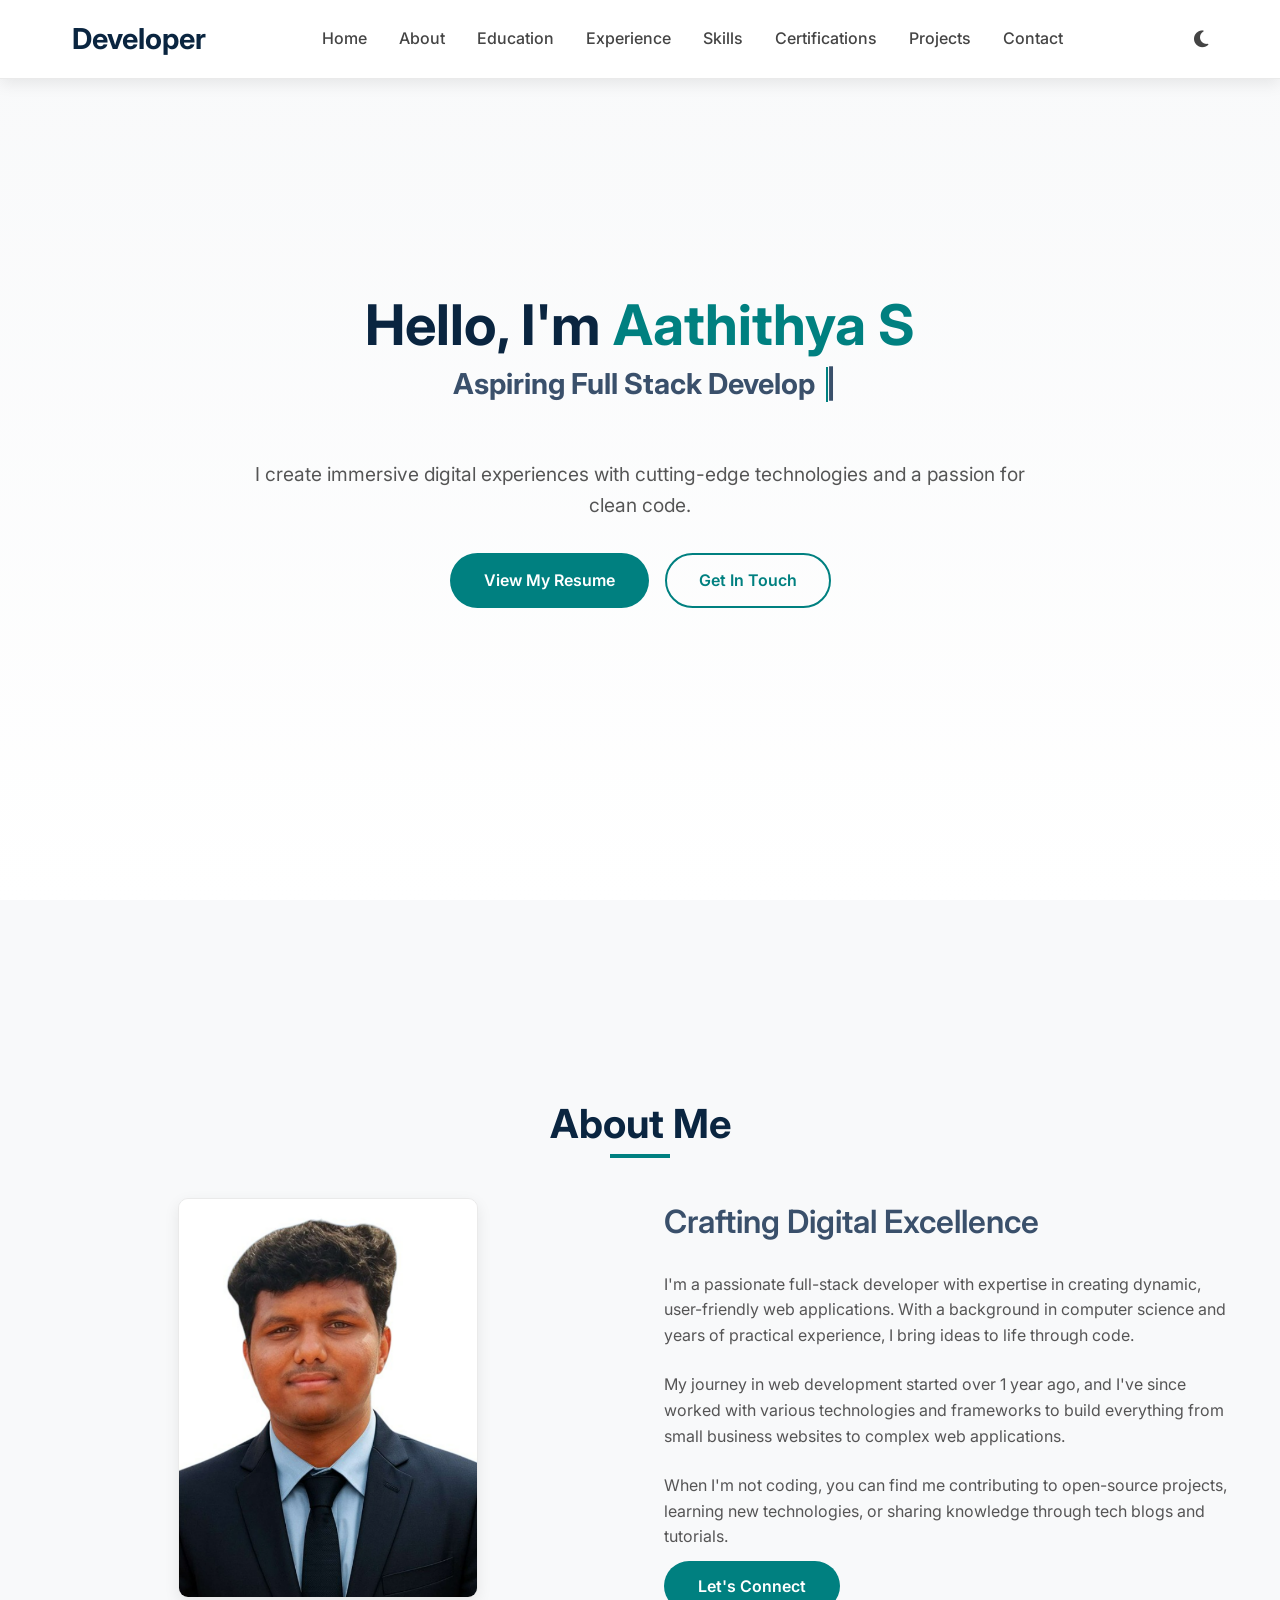
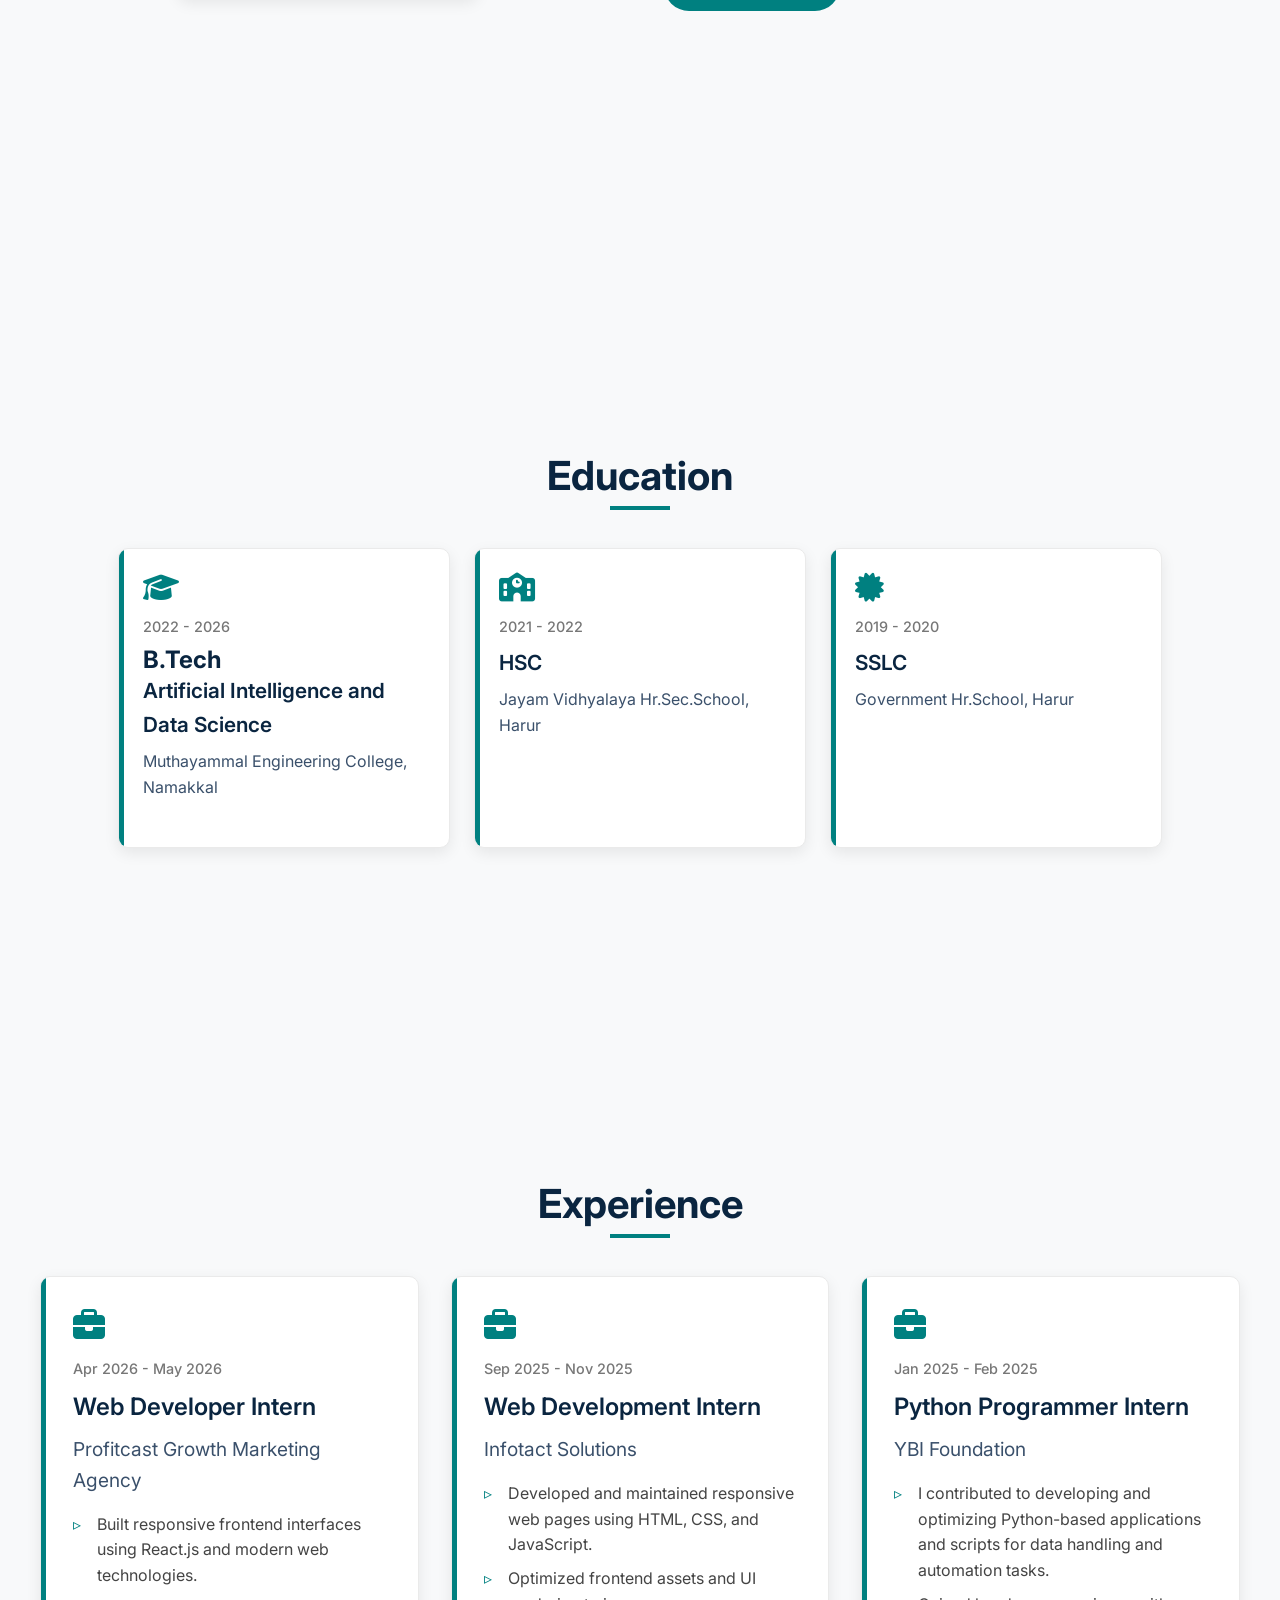
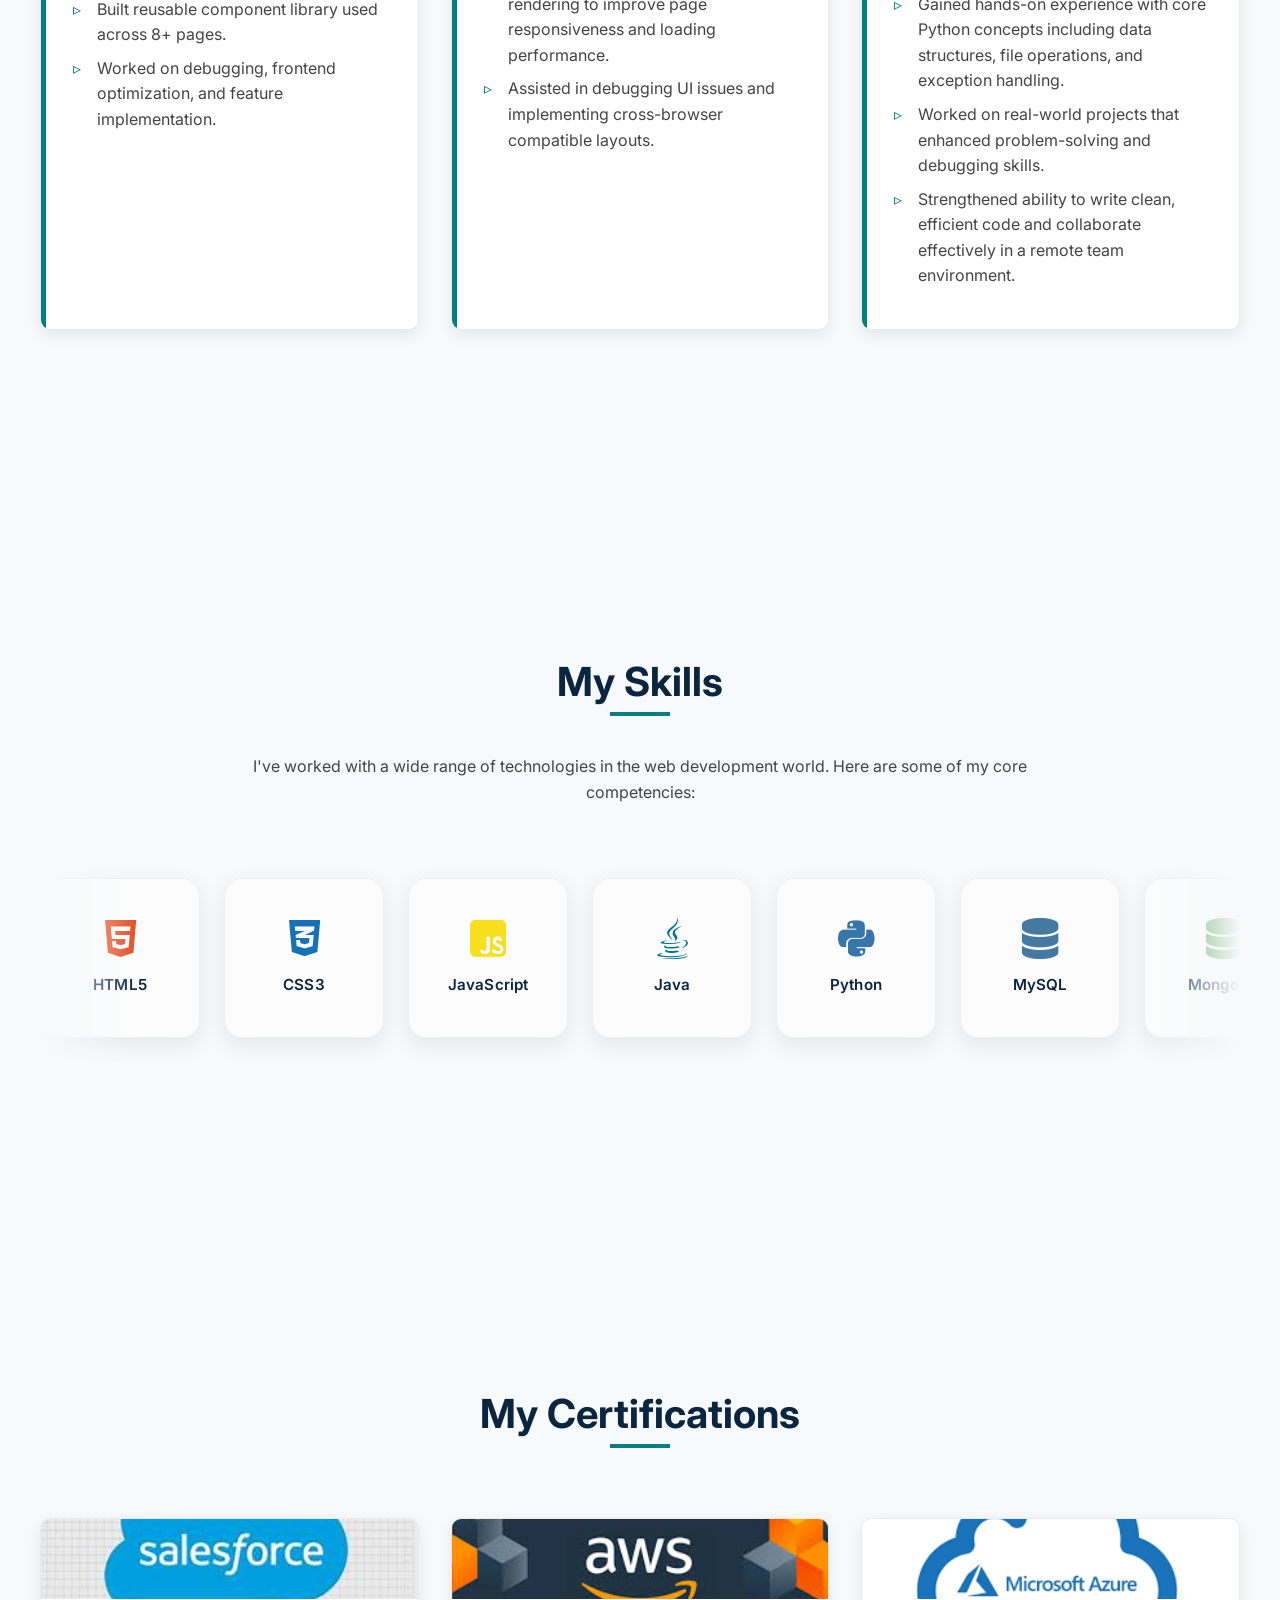
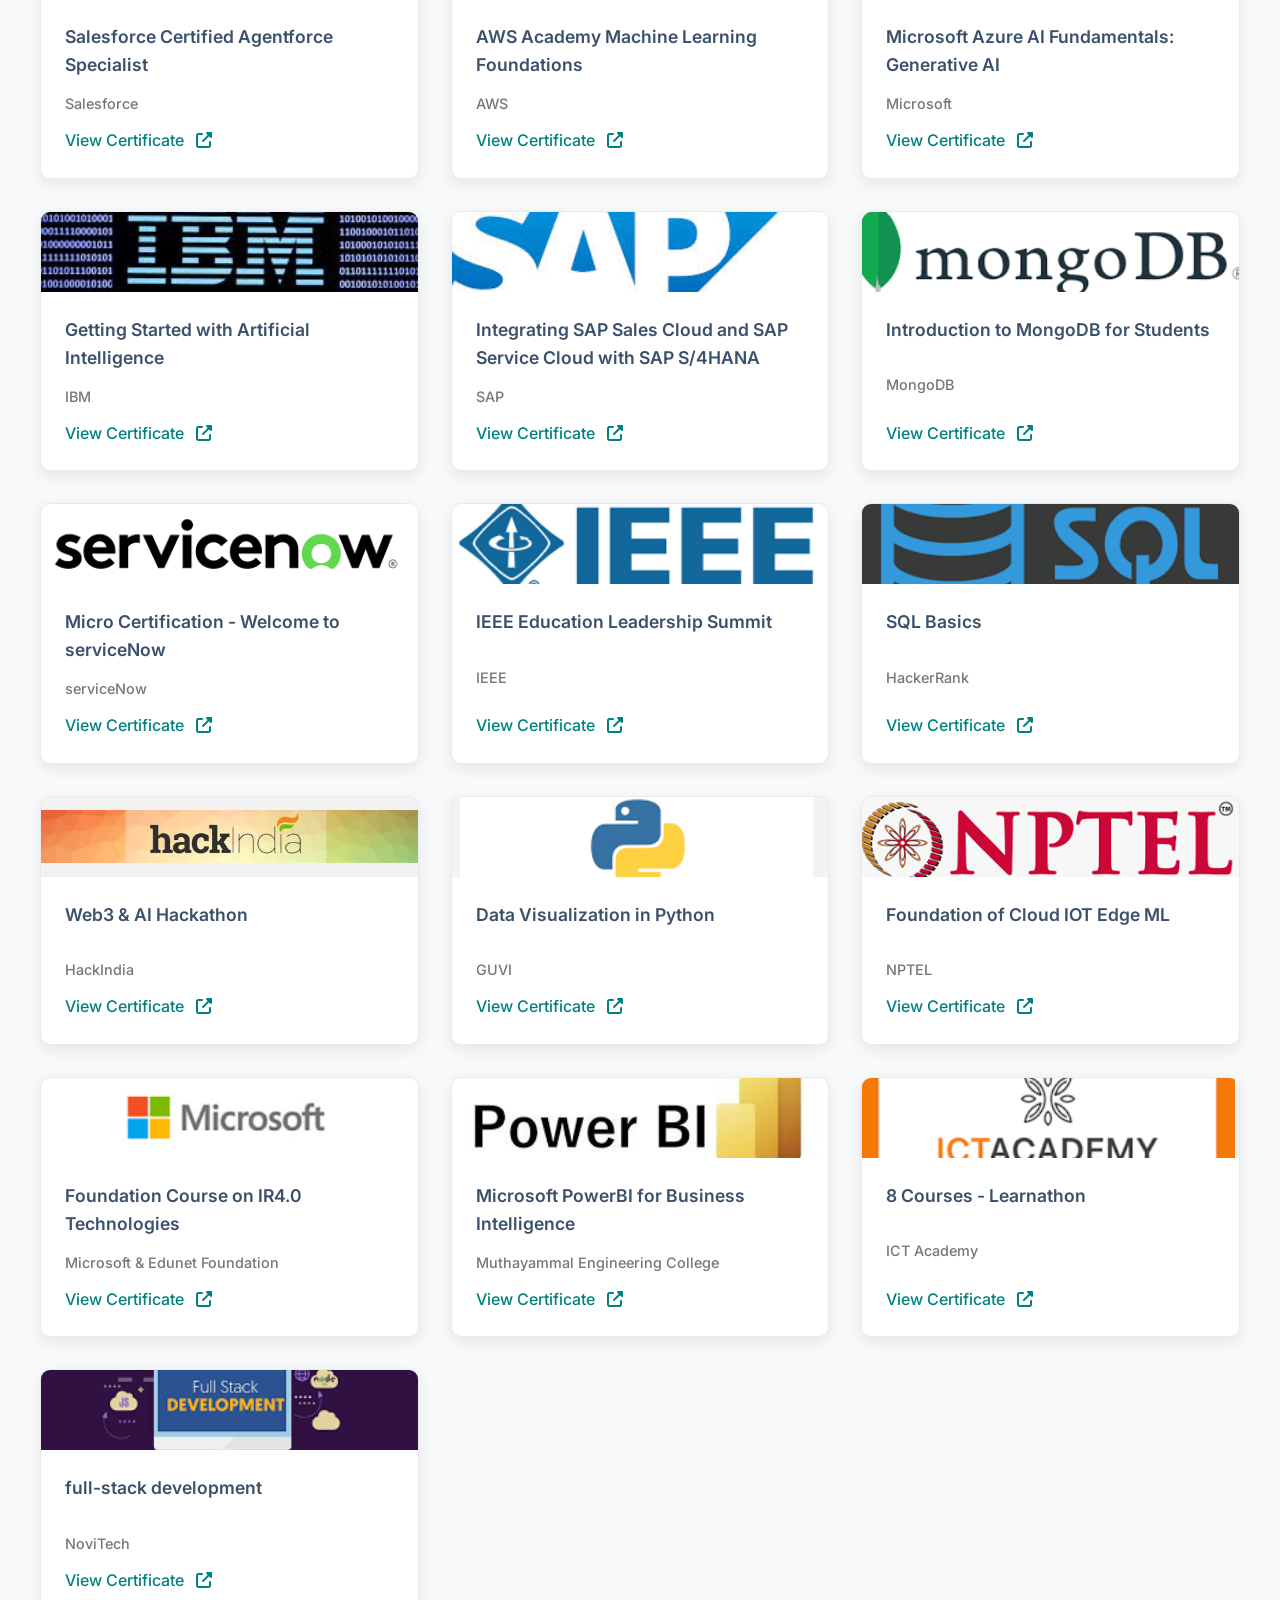
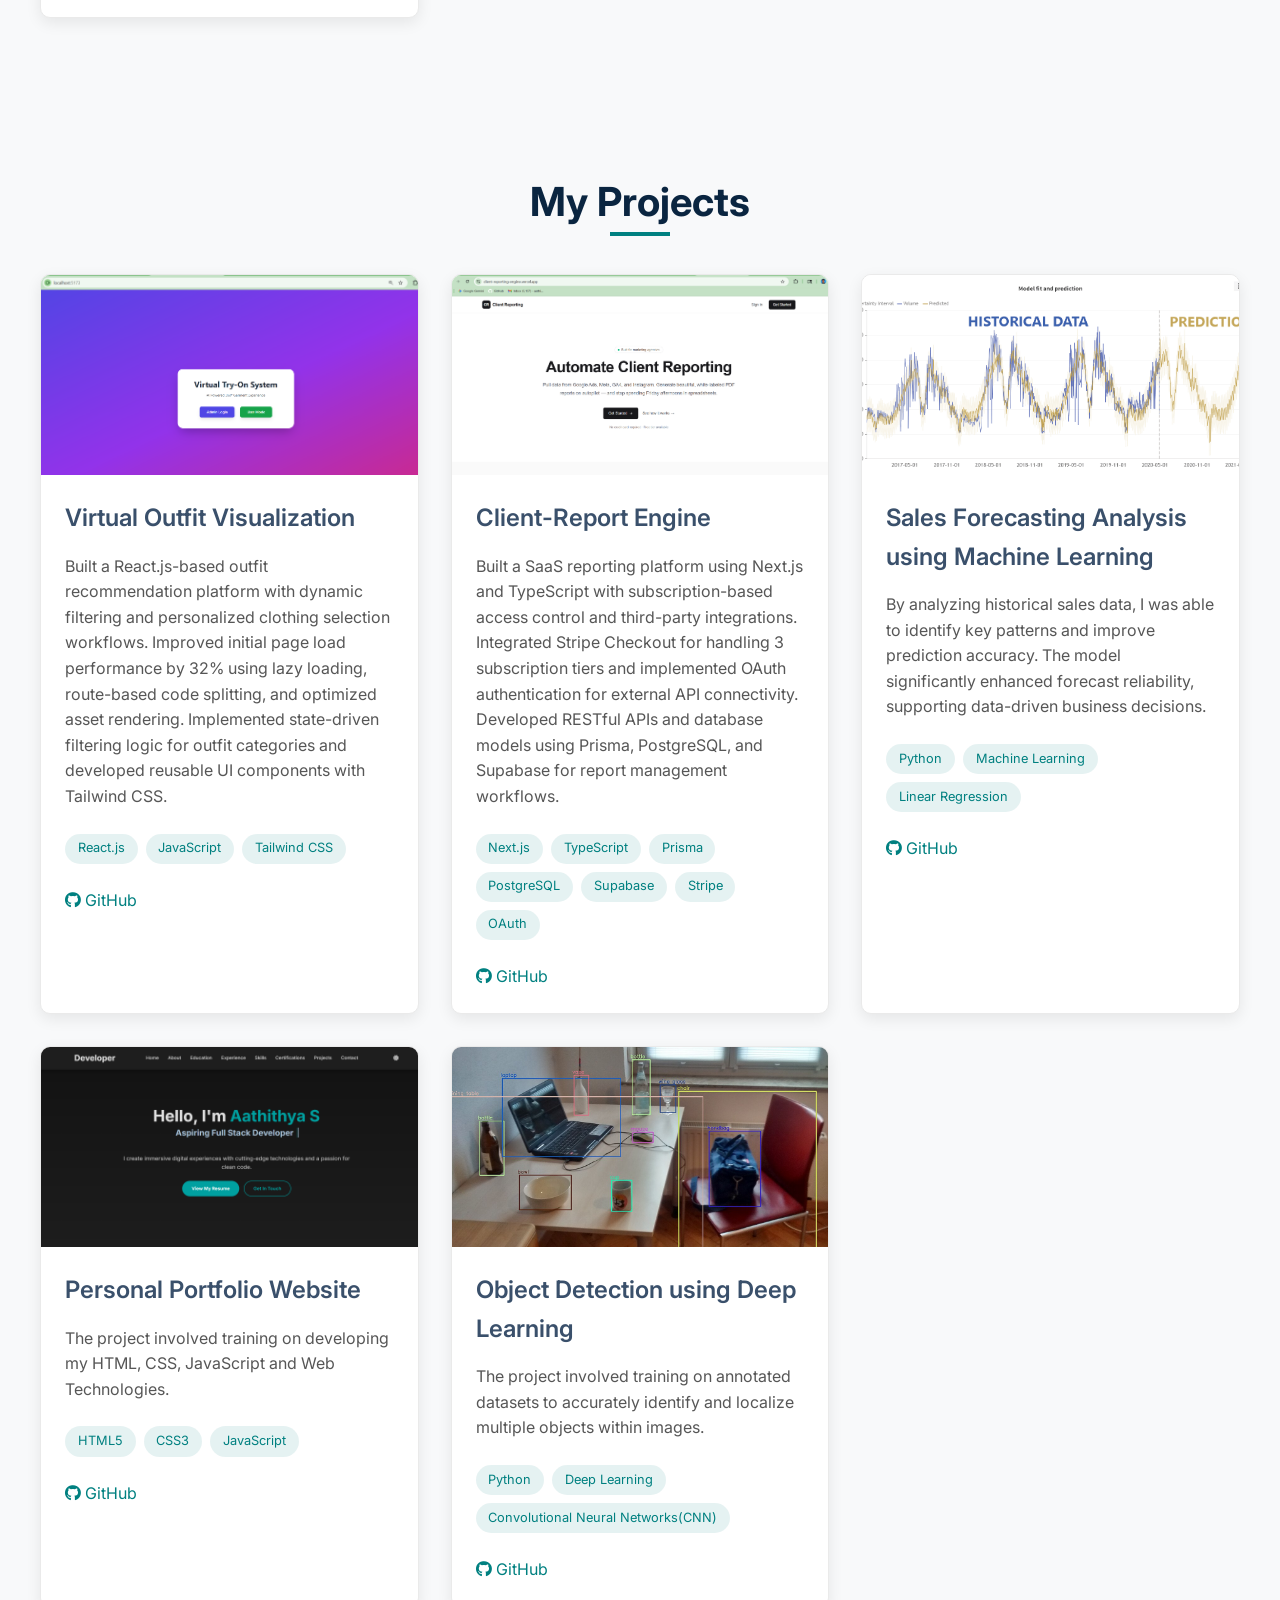
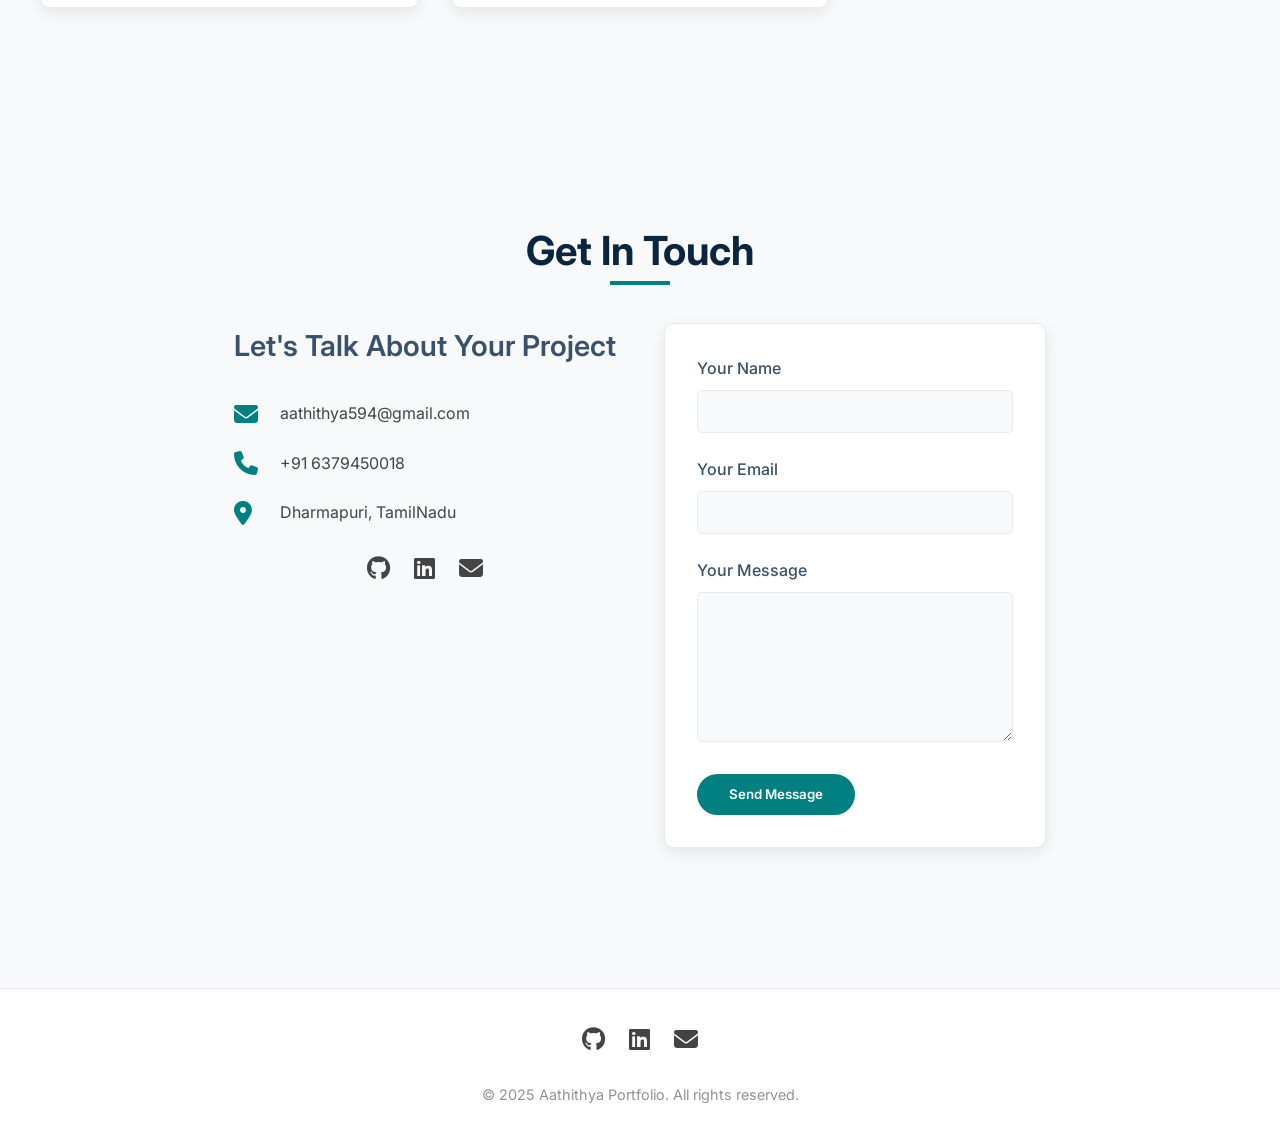
==== index.html @ c2a4ecbb "Remove Live Demo links from project cards Strip the placeholder "Live Demo" anchors that pointed to " ====
<!DOCTYPE html>
<html lang="en">
<head>
    <meta charset="UTF-8">
    <meta name="viewport" content="width=device-width, initial-scale=1.0">
    <title>Aathithya Portfolio</title>
    <link rel="stylesheet" href="https://cdnjs.cloudflare.com/ajax/libs/font-awesome/6.4.0/css/all.min.css">
    <link href="https://fonts.googleapis.com/css2?family=Inter:wght@300;400;500;600;700&display=swap" rel="stylesheet">
    <link rel="stylesheet" href="style.css?v=marquee1">
</head>
<body>
    <!-- Navigation -->
    <nav>
        <div class="nav-container">
            <div class="logo">Developer</div>
            <div class="nav-links">
                <a href="#home">Home</a>
                <a href="#about">About</a>
                <a href="#education">Education</a>
                <a href="#experience">Experience</a>
                <a href="#skills">Skills</a>
                <a href="#certifications">Certifications</a>
                <a href="#projects">Projects</a>
                <a href="#contact">Contact</a>
            </div>
            <button class="theme-toggle" id="themeToggle">
                <i class="fas fa-moon"></i>
            </button>
            <div class="hamburger">
                <span></span>
                <span></span>
                <span></span>
            </div>
        </div>
    </nav>

    <!-- Home Section -->
    <section id="home">
        <div class="container">
            <div class="hero-content">
                <h1 class="hero-title">Hello, I'm <span>Aathithya S</span></h1>
                
                <!-- Dynamic subtitle -->
                <h2 class="hero-subtitle">
                    <span id="typing-text"></span>
                    <span class="cursor">|</span>
                </h2>

                <p class="hero-description">
                    I create immersive digital experiences with cutting-edge technologies and a passion for clean code.
                </p>
                <div class="cta-buttons">
                    <a href="Aathithya_resume.pdf" class="btn btn-primary">View My Resume</a>
                    <a href="#contact" class="btn btn-secondary">Get In Touch</a>
                </div>
            </div>
        </div>
    </section>

    <!-- About Section -->
    <section id="about">
        <div class="container">
            <h2 class="section-title">About Me</h2>
            <div class="about-content">
                <div class="about-image">
                    <img src="myself.png">
                </div>
                <div class="about-text">
                    <h3>Crafting Digital Excellence</h3>
                    <p>I'm a passionate full-stack developer with expertise in creating dynamic, user-friendly web applications. With a background in computer science and years of practical experience, I bring ideas to life through code.</p>
                    <p>My journey in web development started over 1 year ago, and I've since worked with various technologies and frameworks to build everything from small business websites to complex web applications.</p>
                    <p>When I'm not coding, you can find me contributing to open-source projects, learning new technologies, or sharing knowledge through tech blogs and tutorials.</p>
                    <a href="#contact" class="btn btn-primary">Let's Connect</a>
                </div>
            </div>
        </div>
    </section>

    <!-- Education Section -->
    <section id="education">
        <div class="container">
            <h2 class="section-title">Education</h2>
            <div class="education-container">
                <div class="education-card">
                    <i class="fas fa-graduation-cap education-icon"></i>
                    <div class="education-date">2022 - 2026</div>
                    <h2>B.Tech</h2>
                    <h3 class="education-degree">Artificial Intelligence and Data Science</h3>
                    <div class="education-institution">Muthayammal Engineering College, Namakkal</div>
                    <ul class="education-details">
                        <li>CGPA: 7.6/10</li>
                    </ul>
                </div>
                
                <div class="education-card">
                    <i class="fas fa-school education-icon"></i>
                    <div class="education-date">2021 - 2022</div>
                    <h3 class="education-degree">HSC</h3>
                    <div class="education-institution">Jayam Vidhyalaya Hr.Sec.School, Harur</div>
                    <ul class="education-details">
                        <li>Percentage: 76.3%</li>
                    </ul>
                </div>
                
                <div class="education-card">
                    <i class="fas fa-certificate education-icon"></i>
                    <div class="education-date">2019 - 2020</div>
                    <h3 class="education-degree">SSLC</h3>
                    <div class="education-institution">Government Hr.School, Harur</div>
                    <ul class="education-details">
                        <li>Percentage: 73.6%</li>
                    </ul>
                </div>
            </div>
        </div>
    </section>

        <!-- Experience Section -->
    <section id="experience">
        <div class="container">
            <h2 class="section-title">Experience</h2>
            <div class="experience-container">
                <div class="experience-card">
                    <i class="fas fa-briefcase experience-icon"></i>
                    <div class="experience-date">Apr 2026 - May 2026</div>
                    <h3 class="experience-role">Web Developer Intern</h3>
                    <div class="experience-company">Profitcast Growth Marketing Agency</div>
                    <ul class="experience-description">
                        <li>Built responsive frontend interfaces using React.js and modern web technologies.</li>
                        <li>Built reusable component library used across 8+ pages.</li>
                        <li>Worked on debugging, frontend optimization, and feature implementation.</li>
                    </ul>
                </div>

                <div class="experience-card">
                    <i class="fas fa-briefcase experience-icon"></i>
                    <div class="experience-date">Sep 2025 - Nov 2025</div>
                    <h3 class="experience-role">Web Development Intern</h3>
                    <div class="experience-company">Infotact Solutions</div>
                    <ul class="experience-description">
                        <li>Developed and maintained responsive web pages using HTML, CSS, and JavaScript.</li>
                        <li>Optimized frontend assets and UI rendering to improve page responsiveness and loading performance.</li>
                        <li>Assisted in debugging UI issues and implementing cross-browser compatible layouts.</li>
                    </ul>
                </div>

                <div class="experience-card">
                    <i class="fas fa-briefcase experience-icon"></i>
                    <div class="experience-date">Jan 2025 - Feb 2025</div>
                    <h3 class="experience-role">Python Programmer Intern</h3>
                    <div class="experience-company">YBI Foundation</div>
                    <ul class="experience-description">
                        <li>I contributed to developing and optimizing Python-based applications and scripts for data handling and automation tasks.</li>
                        <li>Gained hands-on experience with core Python concepts including data structures, file operations, and exception handling.</li>
                        <li>Worked on real-world projects that enhanced problem-solving and debugging skills.</li>
                        <li>Strengthened ability to write clean, efficient code and collaborate effectively in a remote team environment.</li>
                    </ul>
                </div>
            </div>
        </div>
    </section>

    
    <!-- Skills Section -->
    <section id="skills">
        <div class="container">
            <h2 class="section-title">My Skills</h2>
            <div class="skills-intro">
                <p>I've worked with a wide range of technologies in the web development world. Here are some of my core competencies:</p>
            </div>
            
            <div class="skills-container">
                <div class="skills-marquee" id="skillsMarquee">
                    <div class="skills-track">
                        <!-- Set 1 -->
                        <div class="skill-box">
                            <i class="fab fa-html5 skill-icon html5"></i>
                            <span class="skill-name">HTML5</span>
                        </div>
                        <div class="skill-box">
                            <i class="fab fa-css3-alt skill-icon css3"></i>
                            <span class="skill-name">CSS3</span>
                        </div>
                        <div class="skill-box">
                            <i class="fab fa-js-square skill-icon js"></i>
                            <span class="skill-name">JavaScript</span>
                        </div>
                        <div class="skill-box">
                            <i class="fab fa-java skill-icon java"></i>
                            <span class="skill-name">Java</span>
                        </div>
                        <div class="skill-box">
                            <i class="fab fa-python skill-icon python"></i>
                            <span class="skill-name">Python</span>
                        </div>
                        <div class="skill-box">
                            <i class="fas fa-database skill-icon mysql"></i>
                            <span class="skill-name">MySQL</span>
                        </div>
                        <div class="skill-box">
                            <i class="fas fa-database skill-icon mongodb"></i>
                            <span class="skill-name">MongoDB</span>
                        </div>
                        <div class="skill-box">
                            <i class="fab fa-react skill-icon react"></i>
                            <span class="skill-name">React</span>
                        </div>
                        <div class="skill-box">
                            <i class="fab fa-git-alt skill-icon git"></i>
                            <span class="skill-name">Git & GitHub</span>
                        </div>
                        <!-- Set 2 (duplicated for seamless infinite loop) -->
                        <div class="skill-box" aria-hidden="true">
                            <i class="fab fa-html5 skill-icon html5"></i>
                            <span class="skill-name">HTML5</span>
                        </div>
                        <div class="skill-box" aria-hidden="true">
                            <i class="fab fa-css3-alt skill-icon css3"></i>
                            <span class="skill-name">CSS3</span>
                        </div>
                        <div class="skill-box" aria-hidden="true">
                            <i class="fab fa-js-square skill-icon js"></i>
                            <span class="skill-name">JavaScript</span>
                        </div>
                        <div class="skill-box" aria-hidden="true">
                            <i class="fab fa-java skill-icon java"></i>
                            <span class="skill-name">Java</span>
                        </div>
                        <div class="skill-box" aria-hidden="true">
                            <i class="fab fa-python skill-icon python"></i>
                            <span class="skill-name">Python</span>
                        </div>
                        <div class="skill-box" aria-hidden="true">
                            <i class="fas fa-database skill-icon mysql"></i>
                            <span class="skill-name">MySQL</span>
                        </div>
                        <div class="skill-box" aria-hidden="true">
                            <i class="fas fa-database skill-icon mongodb"></i>
                            <span class="skill-name">MongoDB</span>
                        </div>
                        <div class="skill-box" aria-hidden="true">
                            <i class="fab fa-react skill-icon react"></i>
                            <span class="skill-name">React</span>
                        </div>
                        <div class="skill-box" aria-hidden="true">
                            <i class="fab fa-git-alt skill-icon git"></i>
                            <span class="skill-name">Git & GitHub</span>
                        </div>
                    </div>
                </div>
            </div>
        </div>
    </section>

    <!-- Certifications Section -->
        <section id="certifications">
        <div class="container">
            <h2 class="section-title neon-text-blue">My Certifications</h2>
            <div class="certifications-grid">

                <div class="certification-card">
                    <div class="certification-image">
                        <img src="salesforce logo.jpeg" alt="Salesforce Certified Agentforce Specialist">
                    </div>
                    <div class="certification-info">
                        <h3>Salesforce Certified Agentforce Specialist</h3>
                        <div class="certification-issuer">Salesforce</div>
                        <a href="Microsoft Azure AI.pdf" class="certification-link">View Certificate <i class="fas fa-external-link-alt"></i></a>
                    </div>
                </div>
                
                <div class="certification-card">
                    <div class="certification-image">
                        <img src="aws logo.jpg" alt="AWS Academy Machine Learning Foundations">
                    </div>
                    <div class="certification-info">
                        <h3>AWS Academy Machine Learning Foundations</h3>
                        <div class="certification-issuer">AWS</div>
                        <a href="AWS_Academy_Graduate___AWS_Academy_Machine_Learning_Foundations_Badge20240906-7-l4icwp.pdf" class="certification-link">View Certificate <i class="fas fa-external-link-alt"></i></a>
                    </div>
                </div>
                
                <div class="certification-card">
                    <div class="certification-image">
                        <img src="microsoft logo.png" alt="Microsoft Azure AI Certificate">
                    </div>
                    <div class="certification-info">
                        <h3>Microsoft Azure AI Fundamentals: Generative AI</h3>
                        <div class="certification-issuer">Microsoft</div>
                        <a href="Microsoft Azure AI.pdf" class="certification-link">View Certificate <i class="fas fa-external-link-alt"></i></a>
                    </div>
                </div>
                
                <div    class="certification-card">
                    <div class="certification-image">
                        <img    src="ibm logo.png" alt="Getting Started with Artificial Intelligence">
                    </div>
                    <div class="certification-info">
                        <h3>Getting Started with Artificial Intelligence</h3>
                        <div class="certification-issuer">IBM</div>
                        <a href="IBM Certificate.pdf" class="certification-link">View Certificate <i class="fas fa-external-link-alt"></i></a>
                    </div>
                </div>

                <div class="certification-card">
                    <div class="certification-image">
                        <img src="sap logo.jpg" alt="Integrating SAP Sales Cloud and SAP Service Cloud with SAP S/4HANA">
                    </div>
                    <div class="certification-info">
                        <h3>Integrating SAP Sales Cloud and SAP Service Cloud with SAP S/4HANA</h3>
                        <div class="certification-issuer">SAP</div>
                        <a href="SAP Certificate.pdf" class="certification-link">View Certificate <i class="fas fa-external-link-alt"></i></a>
                    </div>
                </div>

                <div class="certification-card">
                    <div class="certification-image">
                        <img src="mongodb logo.png" alt="Introduction to MongoDB for Students">
                    </div>
                    <div class="certification-info">
                        <h3>Introduction to MongoDB for Students</h3>
                        <div class="certification-issuer">MongoDB</div>
                        <a href="MongoDB Certificate.pdf" class="certification-link">View Certificate <i class="fas fa-external-link-alt"></i></a>
                    </div>
                </div>

                 <div class="certification-card">
                    <div  class="certification-image">
                        <img  src="servicenow logo.jpg" alt="Micro Certification - Welcome to serviceNow">
                    </div>
                    <div class="certification-info">
                        <h3>Micro Certification - Welcome to serviceNow</h3>
                        <div class="certification-issuer">serviceNow</div>
                        <a href="servicenow micrp.png" class="certification-link">View Certificate <i class="fas fa-external-link-alt"></i></a>
                    </div>
                </div>

                  <div class="certification-card">
                    <div class="certification-image">
                        <img src="ieee logo.png" alt="IEEE Education Leadership Summit">
                    </div>
                    <div class="certification-info">
                        <h3>IEEE Education Leadership Summit</h3>
                        <div class="certification-issuer">IEEE</div>
                        <a href="ieee.jpg" class="certification-link">View Certificate <i class="fas fa-external-link-alt"></i></a>
                    </div>
                </div>

                <div class="certification-card">
                    <div class="certification-image">
                        <img src="sql logo.png" alt="SQL Basics">
                    </div>
                    <div class="certification-info">
                        <h3>SQL Basics</h3>
                        <div class="certification-issuer">HackerRank</div>
                        <a href="sql_basic certificate.pdf" class="certification-link">View Certificate <i class="fas fa-external-link-alt"></i></a>
                    </div>
                </div>

                 <div class="certification-card">
                    <div class="certification-image">
                        <img src="hackindia logo.jpg" alt="Web3 & AI Hackathon">
                    </div>
                    <div class="certification-info">
                        <h3>Web3 & AI Hackathon</h3>
                        <div class="certification-issuer">HackIndia</div>
                        <a href="hackindia.png" class="certification-link">View Certificate <i class="fas fa-external-link-alt"></i></a>
                    </div>
                </div>

                 <div class="certification-card">
                    <div class="certification-image">
                        <img src="python logo.png" alt="Data Visualization in Python">
                    </div>
                    <div class="certification-info">
                        <h3>Data Visualization in Python</h3>
                        <div class="certification-issuer">GUVI</div>
                        <a href="guvi certificate.png" class="certification-link">View Certificate <i class="fas fa-external-link-alt"></i></a>
                    </div>
                </div>

                <div class="certification-card">
                    <div class="certification-image">
                        <img src="nptel logo.png" alt="Foundation of Cloud IOT Edge ML">
                    </div>
                    <div class="certification-info">
                        <h3>Foundation of Cloud IOT Edge ML</h3>
                        <div class="certification-issuer">NPTEL</div>
                        <a href="nptel.png" class="certification-link">View Certificate <i class="fas fa-external-link-alt"></i></a>
                    </div>
                </div>

                 <div class="certification-card">
                    <div class="certification-image">
                        <img src="microsoft logo1.png" alt="Foundation Course on IR4.0 Technologies">
                    </div>
                    <div class="certification-info">
                        <h3>Foundation Course on IR4.0 Technologies</h3>
                        <div class="certification-issuer">Microsoft & Edunet Foundation</div>
                        <a href="techsaksham.png" class="certification-link">View Certificate <i class="fas fa-external-link-alt"></i></a>
                    </div>
                </div>

                 <div class="certification-card">
                    <div class="certification-image">
                        <img src="powerbi logo.jpg" alt="Microsoft PowerBI for Business Intelligence">
                    </div>
                    <div class="certification-info">
                        <h3>Microsoft PowerBI for Business Intelligence</h3>
                        <div class="certification-issuer">Muthayammal Engineering College</div>
                        <a href="powerbi work.png" class="certification-link">View Certificate <i class="fas fa-external-link-alt"></i></a>
                    </div>
                </div>

                 <div class="certification-card">
                    <div class="certification-image">
                        <img src="ict logo.jpg" alt="8 Courses - Learnathon">
                    </div>
                    <div class="certification-info">
                        <h3>8 Courses - Learnathon</h3>
                        <div class="certification-issuer">ICT Academy</div>
                        <a href="learnathon cert.png" class="certification-link">View Certificate <i class="fas fa-external-link-alt"></i></a>
                    </div>
                </div>

                 <div class="certification-card">
                    <div class="certification-image">
                        <img src="fullstack.png" alt="FullStack development">
                    </div>
                    <div class="certification-info">
                        <h3>full-stack development</h3>
                        <div class="certification-issuer">NoviTech</div>
                        <a href="NoviTech FullStack Certificate.png" class="certification-link">View Certificate <i class="fas fa-external-link-alt"></i></a>
                    </div>
                </div>
            </div>
        </div>
    </section>

    <!-- Projects Section -->
    <section id="projects">
        <div class="container">
            <h2 class="section-title">My Projects</h2>
            <div class="projects-grid">
                <div class="project-card">
                    <div class="project-image">
                        <img src="virtual-outfit.png" alt="Virtual Outfit Visualization">
                    </div>
                    <div class="project-info">
                        <h3>Virtual Outfit Visualization</h3>
                        <p>Built a React.js-based outfit recommendation platform with dynamic filtering and personalized clothing selection workflows. Improved initial page load performance by 32% using lazy loading, route-based code splitting, and optimized asset rendering. Implemented state-driven filtering logic for outfit categories and developed reusable UI components with Tailwind CSS.</p>
                        <div class="project-tech">
                            <span class="tech-tag">React.js</span>
                            <span class="tech-tag">JavaScript</span>
                            <span class="tech-tag">Tailwind CSS</span>
                        </div>
                        <div class="project-links">
                            <a href="#"><i class="fab fa-github"></i> GitHub</a>
                        </div>
                    </div>
                </div>

                <div class="project-card">
                    <div class="project-image">
                        <img src="client-report.png" alt="Client-Report Engine">
                    </div>
                    <div class="project-info">
                        <h3>Client-Report Engine</h3>
                        <p>Built a SaaS reporting platform using Next.js and TypeScript with subscription-based access control and third-party integrations. Integrated Stripe Checkout for handling 3 subscription tiers and implemented OAuth authentication for external API connectivity. Developed RESTful APIs and database models using Prisma, PostgreSQL, and Supabase for report management workflows.</p>
                        <div class="project-tech">
                            <span class="tech-tag">Next.js</span>
                            <span class="tech-tag">TypeScript</span>
                            <span class="tech-tag">Prisma</span>
                            <span class="tech-tag">PostgreSQL</span>
                            <span class="tech-tag">Supabase</span>
                            <span class="tech-tag">Stripe</span>
                            <span class="tech-tag">OAuth</span>
                        </div>
                        <div class="project-links">
                            <a href="#"><i class="fab fa-github"></i> GitHub</a>
                        </div>
                    </div>
                </div>

                <div class="project-card">
                    <div class="project-image">
                        <img src="sales image.png">
                    </div>
                    <div class="project-info">
                        <h3>Sales Forecasting Analysis using Machine Learning</h3>
                        <p>By analyzing historical sales data, I was able to identify key patterns and improve prediction accuracy. The model significantly enhanced forecast reliability, supporting data-driven business decisions.</p>
                        <div class="project-tech">
                            <span class="tech-tag">Python</span>
                            <span class="tech-tag">Machine Learning</span>
                            <span class="tech-tag">Linear Regression</span>
                        </div>
                        <div class="project-links">
                            <a href="#"><i class="fab fa-github"></i> GitHub</a>
                        </div>
                    </div>
                </div>

                <div class="project-card">
                    <div class="project-image">
                        <img src="portfolio image.png">
                    </div>
                    <div class="project-info">
                        <h3>Personal Portfolio Website</h3>
                        <p>The project involved training on developing my HTML, CSS, JavaScript and Web Technologies.</p>
                        <div class="project-tech">
                            <span class="tech-tag">HTML5</span>
                            <span class="tech-tag">CSS3</span>
                            <span class="tech-tag">JavaScript</span>
                        </div>
                        <div class="project-links">
                            <a href="#"><i class="fab fa-github"></i> GitHub</a>
                        </div>
                    </div>
                </div>

                <div class="project-card">
                    <div class="project-image">
                        <img src="obj det image.jpg">
                    </div>
                    <div class="project-info">
                        <h3>Object Detection using Deep Learning</h3>
                        <p>The project involved training on annotated datasets to accurately identify and localize multiple objects within images.</p>
                        <div class="project-tech">
                            <span class="tech-tag">Python</span>
                            <span class="tech-tag">Deep Learning</span>
                            <span class="tech-tag">Convolutional Neural Networks(CNN)</span>
                        </div>
                        <div class="project-links">
                            <a href="#"><i class="fab fa-github"></i> GitHub</a>
                        </div>
                    </div>
                </div>
            </div>
        </div>
    </section>

    <!-- Contact Section -->
    <section id="contact">
        <div class="container">
            <h2 class="section-title">Get In Touch</h2>
            <div class="contact-container">
                <div class="contact-info">
                    <h3>Let's Talk About Your Project</h3>
                    <ul class="contact-details">
                        <li>
                            <i class="fas fa-envelope"></i>
                            <span>aathithya594@gmail.com</span>
                        </li>
                        <li>
                            <i class="fas fa-phone"></i>
                            <span>+91 6379450018</span>
                        </li>
                        <li>
                            <i class="fas fa-map-marker-alt"></i>
                            <span>Dharmapuri, TamilNadu</span>
                        </li>
                    </ul>
                    <div class="social-links">
                        <a href="https://github.com/aathi2004"><i class="fab fa-github"></i></a>
                        <a href="https://www.linkedin.com/in/aathithya102004/"><i class="fab fa-linkedin"></i></a>
                        <a href="mailto:aathithya594@gmail.com"><i class="fas fa-envelope"></i></a>
                    </div>
                </div>
                <div class="contact-form">
                    <form id="contactForm">
                        <div class="form-group">
                            <label for="name">Your Name</label>
                            <input type="text" id="name" required>
                        </div>
                        <div class="form-group">
                            <label for="email">Your Email</label>
                            <input type="email" id="email" required>
                        </div>
                        <div class="form-group">
                            <label for="message">Your Message</label>
                            <textarea id="message" required></textarea>
                        </div>
                        <button type="submit" class="submit-btn">Send Message</button>
                    </form>
                </div>
            </div>
        </div>
    </section>

    <!-- Footer -->
    <footer>
        <div class="container">
            <div class="social-links">
                <a href="https://github.com/aathi2004"><i class="fab fa-github"></i></a>
                <a href="https://www.linkedin.com/in/aathithya102004/"><i class="fab fa-linkedin"></i></a>
                <a href="mailto:aathithya594@gmail.com"><i class="fas fa-envelope"></i></a>
            </div>
            <p class="copyright">&copy; 2025 Aathithya Portfolio. All rights reserved.</p>
        </div>
    </footer>

    <script src="script.js?v=marquee1"></script>
</body>
</html>
---- style.css ----
:root {
    --heading-color: #0A2540;
    --subheading-color: #3A506B;
    --body-text: #444444;
    --muted-text: #777777;
    --accent-color: #008080;
    --bg-color: #f8f9fa;
    --card-bg: #ffffff;
    --border-color: #eaeaea;
    --shadow: 0 5px 15px rgba(0, 0, 0, 0.08);
    --transition: all 0.3s ease;
}

.dark-mode {
    --heading-color: #e0e0e0;
    --subheading-color: #a8c0d6;
    --body-text: #cccccc;
    --muted-text: #888888;
    --accent-color: #00a0a0;
    --bg-color: #121212;
    --card-bg: #1e1e1e;
    --border-color: #333;
    --shadow: 0 5px 15px rgba(0, 0, 0, 0.3);
}

* {
    margin: 0;
    padding: 0;
    box-sizing: border-box;
    font-family: 'Inter', 'Segoe UI', Tahoma, Geneva, Verdana, sans-serif;
}

html {
    scroll-behavior: smooth;
}

body {
    background-color: var(--bg-color);
    color: var(--body-text);
    line-height: 1.6;
    overflow-x: hidden;
    transition: var(--transition);
    font-weight: 400;
}

/* Typography Scale */
h1, h2, .section-title {
    color: var(--heading-color);
    font-weight: 700;
    line-height: 1.2;
}

h3, h4 {
    color: var(--subheading-color);
    font-weight: 600;
}

p, li, .hero-description {
    color: var(--body-text);
    font-weight: 400;
}

.education-date, .experience-date, .certification-issuer, .muted-text {
    color: var(--muted-text);
}

a, .btn, .accent-text, .theme-toggle, .certification-link {
    color: var(--accent-color);
}

/* Layout & Sections */
section {
    padding: 5rem 2rem;
    min-height: 100vh;
    display: flex;
    flex-direction: column;
    justify-content: center;
}

.container {
    max-width: 1200px;
    margin: 0 auto;
}

.section-title {
    font-size: 2.5rem;
    margin-bottom: 3rem;
    position: relative;
    display: inline-block;
    text-align: center;
    width: 100%;
}

.section-title::after {
    content: '';
    position: absolute;
    bottom: -10px;
    left: 50%;
    transform: translateX(-50%);
    width: 60px;
    height: 4px;
    background: var(--accent-color);
}

/* Navigation */
nav {
    position: fixed;
    top: 0;
    width: 100%;
    background: var(--card-bg);
    z-index: 1000;
    padding: 1rem 0;
    border-bottom: 1px solid var(--border-color);
    box-shadow: var(--shadow);
    transition: var(--transition);
}

.nav-container {
    display: flex;
    justify-content: space-between;
    align-items: center;
    max-width: 1200px;
    margin: 0 auto;
    padding: 0 2rem;
}

.logo {
    font-size: 1.8rem;
    font-weight: 700;
    color: var(--heading-color);
}

.nav-links {
    display: flex;
    gap: 2rem;
}

.nav-links a {
    color: var(--body-text);
    text-decoration: none;
    font-weight: 500;
    transition: var(--transition);
    position: relative;
}

.nav-links a:hover {
    color: var(--accent-color);
}

.nav-links a::after {
    content: '';
    position: absolute;
    bottom: -5px;
    left: 0;
    width: 0;
    height: 2px;
    background: var(--accent-color);
    transition: width 0.3s;
}

.nav-links a:hover::after {
    width: 100%;
}

.theme-toggle {
    background: none;
    border: none;
    color: var(--body-text);
    font-size: 1.2rem;
    margin-left: 1rem;
    transition: var(--transition);
}

.theme-toggle:hover {
    color: var(--accent-color);
}

.hamburger {
    display: none;
    flex-direction: column;
    cursor: pointer;
}

.hamburger span {
    width: 25px;
    height: 3px;
    background: var(--heading-color);
    margin: 3px 0;
    transition: 0.3s;
}

/* Home Section */
#home {
    position: relative;
    display: flex;
    align-items: center;
    justify-content: center;
    text-align: center;
    background: linear-gradient(to bottom, var(--bg-color), var(--card-bg));
}

.hero-content {
    max-width: 800px;
    z-index: 1;
}

.hero-title {
    font-size: 3.5rem;
    margin-bottom: 0.5rem;
}

.hero-title span {
    color: var(--accent-color);
}

.hero-subtitle {
    font-size: 1.8rem;
    margin-bottom: 2rem;
    min-height: 60px;
    color: var(--subheading-color);
}

.hero-description {
    font-size: 1.2rem;
    margin-bottom: 2rem;
    opacity: 0.9;
}

.cta-buttons {
    display: flex;
    gap: 1rem;
    justify-content: center;
    margin-top: 2rem;
}

.btn {
    padding: 0.8rem 2rem;
    border-radius: 30px;
    text-decoration: none;
    font-weight: 600;
    transition: var(--transition);
    border: 2px solid transparent;
}

.btn-primary {
    background: var(--accent-color);
    color: white;
}

.btn-primary:hover {
    background: transparent;
    color: var(--accent-color);
    border-color: var(--accent-color);
    transform: translateY(-3px);
    box-shadow: 0 10px 20px rgba(0, 128, 128, 0.2);
}

.btn-secondary {
    background: transparent;
    color: var(--accent-color);
    border: 2px solid var(--accent-color);
}

.btn-secondary:hover {
    background: var(--accent-color);
    color: white;
    transform: translateY(-3px);
    box-shadow: 0 10px 20px rgba(0, 128, 128, 0.2);
}

/* Typing cursor */
.cursor {
    display: inline-block;
    margin-left: 5px;
    width: 2px;
    background: var(--accent-color);
    animation: blink 0.7s steps(2) infinite;
}

@keyframes blink {
    0%, 100% { opacity: 1; }
    50% { opacity: 0; }
}

/* About Section */
.about-content {
    display: grid;
    grid-template-columns: 1fr 1fr;
    gap: 3rem;
    align-items: center;
}

.about-image {
    position: relative;
    border-radius: 10px;
    overflow: hidden;
    height: 400px;
    width: 300px;
    border: 1px solid var(--border-color);
    margin: 0 auto;
    box-shadow: var(--shadow);
    transition: var(--transition);
}

.about-image:hover {
    transform: translateY(-5px);
    box-shadow: 0 15px 30px rgba(0, 0, 0, 0.15);
}

.about-image img {
    width: 100%;
    height: 100%;
    display: block;
    transition: transform 0.5s;
    object-fit: cover;
}

.about-image:hover img {
    transform: scale(1.05);
}

.about-text h3 {
    font-size: 2rem;
    margin-bottom: 1.5rem;
}

.about-text p {
    margin-bottom: 1.5rem;
    opacity: 0.9;
}

/* Education Section */
.education-container {
    display: flex;
    justify-content: center;
    gap: 1.5rem;
    flex-wrap: wrap;
}

.education-card {
    background: var(--card-bg);
    border-radius: 10px;
    padding: 1.5rem;
    border: 1px solid var(--border-color);
    transition: var(--transition);
    position: relative;
    overflow: hidden;
    height: 300px;
    flex: 1;
    min-width: 300px;
    max-width: 350px;
    box-shadow: var(--shadow);
}

.education-card::before {
    content: '';
    position: absolute;
    top: 0;
    left: 0;
    width: 5px;
    height: 100%;
    background: var(--accent-color);
}

.education-card:hover {
    transform: translateY(-5px);
    box-shadow: 0 15px 30px rgba(0, 0, 0, 0.15);
}

.education-icon {
    font-size: 1.8rem;
    color: var(--accent-color);
    margin-bottom: 0.8rem;
}

.education-date {
    font-weight: 500;
    margin-bottom: 0.5rem;
    font-size: 0.9rem;
}

.education-degree {
    font-size: 1.3rem;
    margin-bottom: 0.5rem;
    color: var(--heading-color);
}

.education-institution {
    font-size: 1rem;
    margin-bottom: 0.8rem;
    color: var(--subheading-color);
}

.education-details {
    margin-top: 0.8rem;
    display: none;
}

.education-card:hover .education-details {
    display: block;
}

.education-details li {
    margin-bottom: 0.3rem;
    list-style-type: none;
    position: relative;
    padding-left: 1.2rem;
    font-size: 0.9rem;
}

.education-details li::before {
    content: '▹';
    color: var(--accent-color);
    position: absolute;
    left: 0;
}

/* Experience Section */
.experience-container {
    display: flex;
    justify-content: center;
    gap: 2rem;
    flex-wrap: wrap;
}

.experience-card {
    background: var(--card-bg);
    border-radius: 10px;
    padding: 2rem;
    border: 1px solid var(--border-color);
    transition: var(--transition);
    position: relative;
    overflow: hidden;
    flex: 1;
    min-width: 300px;
    max-width: 400px;
    box-shadow: var(--shadow);
}

.experience-card::before {
    content: '';
    position: absolute;
    top: 0;
    left: 0;
    width: 5px;
    height: 100%;
    background: var(--accent-color);
}

.experience-card:hover {
    transform: translateY(-5px);
    box-shadow: 0 15px 30px rgba(0, 0, 0, 0.15);
}

.experience-icon {
    font-size: 2rem;
    color: var(--accent-color);
    margin-bottom: 1rem;
}

.experience-date {
    font-weight: 500;
    margin-bottom: 0.5rem;
    font-size: 0.9rem;
}

.experience-role {
    font-size: 1.5rem;
    margin-bottom: 0.5rem;
    color: var(--heading-color);
}

.experience-company {
    font-size: 1.2rem;
    margin-bottom: 1rem;
    color: var(--subheading-color);
}

.experience-description {
    margin-top: 1rem;
}

.experience-description li {
    margin-bottom: 0.5rem;
    list-style-type: none;
    position: relative;
    padding-left: 1.5rem;
}

.experience-description li::before {
    content: '▹';
    color: var(--accent-color);
    position: absolute;
    left: 0;
}

.certification-link {
    margin-top: 1rem;
    display: inline-block;
    text-decoration: none;
    font-weight: 500;
    transition: var(--transition);
}

.certification-link:hover {
    transform: translateX(5px);
}

.certification-link i {
    margin-left: 0.5rem;
}

/* Skills Section — Infinite Marquee */
.skills-intro {
    text-align: center;
    max-width: 800px;
    margin: 0 auto 3rem;
}

.skills-container {
    --marquee-duration: 35s;
    --skill-card-size: 160px;
    --skill-gap: 1.5rem;
    width: 100%;
    position: relative;
}

.skills-marquee {
    width: 100%;
    overflow: hidden;
    position: relative;
    padding: 1.5rem 0;
    /* Edge fade — masks both ends so cards melt into the background */
    -webkit-mask-image: linear-gradient(
        to right,
        transparent 0%,
        #000 8%,
        #000 92%,
        transparent 100%
    );
    mask-image: linear-gradient(
        to right,
        transparent 0%,
        #000 8%,
        #000 92%,
        transparent 100%
    );
}

.skills-track {
    display: flex;
    width: max-content;
    animation: skills-scroll var(--marquee-duration) linear infinite;
    will-change: transform;
}

/* Pause on desktop hover OR when JS adds .is-paused (touch devices) */
.skills-marquee:hover .skills-track,
.skills-marquee.is-paused .skills-track {
    animation-play-state: paused;
}

@keyframes skills-scroll {
    from { transform: translateX(0); }
    to   { transform: translateX(-50%); }
}

.skill-box {
    flex: 0 0 auto;
    width: var(--skill-card-size);
    height: var(--skill-card-size);
    margin-right: var(--skill-gap);
    border-radius: 18px;
    padding: 1.25rem 1rem;
    display: flex;
    flex-direction: column;
    align-items: center;
    justify-content: center;
    gap: 0.85rem;
    cursor: pointer;
    /* Glassmorphism */
    background: rgba(255, 255, 255, 0.55);
    border: 1px solid rgba(0, 0, 0, 0.06);
    backdrop-filter: blur(14px) saturate(140%);
    -webkit-backdrop-filter: blur(14px) saturate(140%);
    box-shadow: 0 8px 24px rgba(0, 0, 0, 0.08);
    transition:
        transform 0.35s cubic-bezier(0.22, 1, 0.36, 1),
        box-shadow 0.35s ease,
        border-color 0.35s ease,
        background 0.35s ease;
}

.dark-mode .skill-box {
    background: rgba(255, 255, 255, 0.04);
    border: 1px solid rgba(255, 255, 255, 0.08);
    box-shadow: 0 8px 24px rgba(0, 0, 0, 0.4);
}

.skill-box:hover {
    transform: scale(1.04);
    border-color: var(--accent-color);
    box-shadow:
        0 10px 24px rgba(0, 128, 128, 0.18),
        0 0 0 1px rgba(0, 128, 128, 0.18);
}

.dark-mode .skill-box:hover {
    box-shadow:
        0 10px 24px rgba(0, 160, 160, 0.22),
        0 0 0 1px rgba(0, 160, 160, 0.22);
}

.skill-icon {
    font-size: 2.6rem;
    line-height: 1;
    transition: transform 0.35s ease, filter 0.35s ease;
}

.skill-box:hover .skill-icon {
    transform: scale(1.06);
    filter: drop-shadow(0 3px 8px rgba(0, 0, 0, 0.2));
}

.skill-name {
    font-size: 0.95rem;
    font-weight: 600;
    color: var(--heading-color);
    letter-spacing: 0.2px;
}

/* Color coding for different technologies */
.html5 { color: #e34f26; }
.css3 { color: #1572b6; }
.js { color: #f7df1e; }
.java { color: #007396; }
.python { color: #3776ab; }
.mysql { color: #4479a1; }
.mongodb { color: #47a248; }
.react { color: #61dafb; }
.git { color: #f05032; }

@media (prefers-reduced-motion: reduce) {
    .skills-track {
        animation: none;
    }
}

/* Certifications Section */
.certifications-grid {
    display: grid;
    grid-template-columns: repeat(3, 1fr);
    gap: 2rem;
    margin-top: 2rem;
}

.certification-card {
    background: var(--card-bg);
    border-radius: 10px;
    overflow: hidden;
    border: 1px solid var(--border-color);
    transition: var(--transition);
    display: flex;
    flex-direction: column;
    box-shadow: var(--shadow);
    
}

.certification-card:hover {
    transform: translateY(-5px);
    box-shadow: 0 15px 30px rgba(0, 0, 0, 0.15);
}

.certification-image {
   
    height: 80px;
    width: 500px;
    overflow: hidden;
    display: flex;
    align-items: center;
    justify-content: center;
    background: rgba(0, 0, 0, 0.05);
    padding: 1rem;
    position: relative;
    right: 65px;
   
}
.certification-image img {
    height: 250px;;
    width: 400px;
    object-fit: contain;
    transition: transform 0.5s;
   
}

.certification-card:hover .certification-image img {
    transform: scale(1.05);
}

.certification-info {
    padding: 1.5rem;
    flex-grow: 1;
    display: flex;
    flex-direction: column;
}

.certification-info h3 {
    font-size: 1.1rem;
    margin-bottom: 0.8rem;
    min-height: 2.8rem;
}

.certification-issuer {
    font-weight: 500;
    margin-bottom: 0.8rem;
    font-size: 0.9rem;
}

.certification-info p {
    margin-bottom: 1.5rem;
    opacity: 0.9;
    flex-grow: 1;
}

.certification-link {
    margin-top: auto;
    display: inline-block;
    text-decoration: none;
    font-weight: 500;
    transition: var(--transition);
}

.certification-link:hover {
    transform: translateX(5px);
}

.certification-link i {
    margin-left: 0.5rem;
}

/* Projects Section */
.projects-grid {
    display: grid;
    grid-template-columns: repeat(auto-fill, minmax(300px, 1fr));
    gap: 2rem;
}

.project-card {
    background: var(--card-bg);
    border-radius: 10px;
    overflow: hidden;
    border: 1px solid var(--border-color);
    transition: var(--transition);
    box-shadow: var(--shadow);
}

.project-card:hover {
    transform: translateY(-5px);
    box-shadow: 0 15px 30px rgba(0, 0, 0, 0.15);
}

.project-image {
    height: 200px;
    overflow: hidden;
}

.project-image img {
    width: 100%;
    height: 100%;
    object-fit: cover;
    transition: transform 0.5s;
}

.project-card:hover .project-image img {
    transform: scale(1.1);
}

.project-info {
    padding: 1.5rem;
}

.project-info h3 {
    font-size: 1.5rem;
    margin-bottom: 1rem;
}

.project-info p {
    margin-bottom: 1.5rem;
    opacity: 0.9;
}

.project-tech {
    display: flex;
    flex-wrap: wrap;
    gap: 0.5rem;
    margin-bottom: 1.5rem;
}

.tech-tag {
    background: rgba(0, 128, 128, 0.1);
    color: var(--accent-color);
    padding: 0.3rem 0.8rem;
    border-radius: 20px;
    font-size: 0.8rem;
}

.project-links a {
    color: var(--accent-color);
    text-decoration: none;
    margin-right: 1rem;
    transition: var(--transition);
}

.project-links a:hover {
    transform: translateY(-2px);
}

/* Contact Section */
.contact-container {
    display: grid;
    grid-template-columns: 1fr 1fr;
    gap: 3rem;
}

.contact-info h3 {
    font-size: 1.8rem;
    margin-bottom: 2rem;
}

.contact-details {
    list-style: none;
}

.contact-details li {
    margin-bottom: 1.5rem;
    display: flex;
    align-items: center;
}

.contact-details li i {
    font-size: 1.5rem;
    color: var(--accent-color);
    margin-right: 1rem;
    width: 30px;
}

.contact-form {
    background: var(--card-bg);
    padding: 2rem;
    border-radius: 10px;
    border: 1px solid var(--border-color);
    box-shadow: var(--shadow);
}

.form-group {
    margin-bottom: 1.5rem;
}

.form-group label {
    display: block;
    margin-bottom: 0.5rem;
    font-weight: 500;
    color: var(--subheading-color);
}

.form-group input,
.form-group textarea {
    width: 100%;
    padding: 0.8rem;
    background: var(--bg-color);
    border: 1px solid var(--border-color);
    border-radius: 5px;
    color: var(--body-text);
    transition: var(--transition);
}

.form-group input:focus,
.form-group textarea:focus {
    outline: none;
    border-color: var(--accent-color);
    box-shadow: 0 0 0 3px rgba(0, 128, 128, 0.1);
}

.form-group textarea {
    min-height: 150px;
    resize: vertical;
}

.submit-btn {
    background: var(--accent-color);
    color: white;
    border: none;
    padding: 0.8rem 2rem;
    border-radius: 30px;
    cursor: pointer;
    font-weight: 600;
    transition: var(--transition);
}

.submit-btn:hover {
    background: transparent;
    color: var(--accent-color);
    border: 2px solid var(--accent-color);
    transform: translateY(-3px);
    box-shadow: 0 10px 20px rgba(0, 128, 128, 0.2);
}

/* Footer */
footer {
    background: var(--card-bg);
    padding: 2rem;
    text-align: center;
    border-top: 1px solid var(--border-color);
}

.social-links {
    display: flex;
    justify-content: center;
    gap: 1.5rem;
    margin-bottom: 1.5rem;
}

.social-links a {
    color: var(--body-text);
    font-size: 1.5rem;
    transition: var(--transition);
}

.social-links a:hover {
    color: var(--accent-color);
    transform: translateY(-3px);
}

.copyright {
    opacity: 0.8;
    font-size: 0.9rem;
    color: var(--muted-text);
}

/* Responsive Design */
@media (max-width: 992px) {
    .about-content,
    .contact-container {
        grid-template-columns: 1fr;
    }
    
    .hero-title {
        font-size: 3rem;
    }
    
    .section-title {
        font-size: 2rem;
    }
    
    .education-container {
        flex-direction: column;
        align-items: center;
    }
    
    .education-card {
        width: 100%;
        max-width: 500px;
    }
}

@media (max-width: 768px) {
    .nav-links {
        display: none;
        position: absolute;
        top: 100%;
        left: 0;
        width: 100%;
        background: var(--card-bg);
        flex-direction: column;
        padding: 1rem 0;
        text-align: center;
        box-shadow: 0 5px 10px rgba(0, 0, 0, 0.1);
    }
    
    .nav-links.active {
        display: flex;
    }
    
    .hamburger {
        display: flex;
    }
    
    .hamburger.active span:nth-child(1) {
        transform: rotate(45deg) translate(5px, 5px);
    }
    
    .hamburger.active span:nth-child(2) {
        opacity: 0;
    }
    
    .hamburger.active span:nth-child(3) {
        transform: rotate(-45deg) translate(7px, -6px);
    }
    
    .projects-grid {
        grid-template-columns: 1fr;
    }
    
    .hero-title {
        font-size: 2.5rem;
    }
    
    .hero-subtitle {
        font-size: 1.5rem;
    }
    
    .education-card {
        height: auto;
        min-height: 200px;
    }
    
    .education-details {
        display: block;
    }
    
    .about-image {
        margin: 0 auto 2rem;
    }

    .skills-container {
        --skill-card-size: 130px;
        --skill-gap: 1rem;
        --marquee-duration: 28s;
    }

    .skill-icon {
        font-size: 2.2rem;
    }

    .skill-name {
        font-size: 0.85rem;
    }
}

@media (max-width: 480px) {
    section {
        padding: 3rem 1rem;
    }
    
    .hero-title {
        font-size: 2rem;
    }
    
    .cta-buttons {
        flex-direction: column;
    }
    
    .btn {
        width: 100%;
        text-align: center;
    }

    .skills-container {
        --skill-card-size: 110px;
        --skill-gap: 0.85rem;
        --marquee-duration: 24s;
    }

    .skill-icon {
        font-size: 2rem;
    }

    .skill-name {
        font-size: 0.8rem;
    }
}

/* Scroll to top button */
.scroll-to-top {
    position: fixed;
    bottom: 20px;
    right: 20px;
    width: 50px;
    height: 50px;
    border-radius: 50%;
    background: var(--accent-color);
    color: white;
    border: none;
    font-size: 1.5rem;
    cursor: pointer;
    opacity: 0;
    transform: translateY(20px);
    transition: var(--transition);
    z-index: 1000;
    box-shadow: var(--shadow);
    display: flex;
    align-items: center;
    justify-content: center;
}

.scroll-to-top.show {
    opacity: 1;
    transform: translateY(0);
}

.scroll-to-top:hover {
    transform: translateY(-3px);
}

/* Error message styling */
.error-message {
    color: var(--accent-color);
    font-size: 0.9rem;
    margin-top: 0.5rem;
}
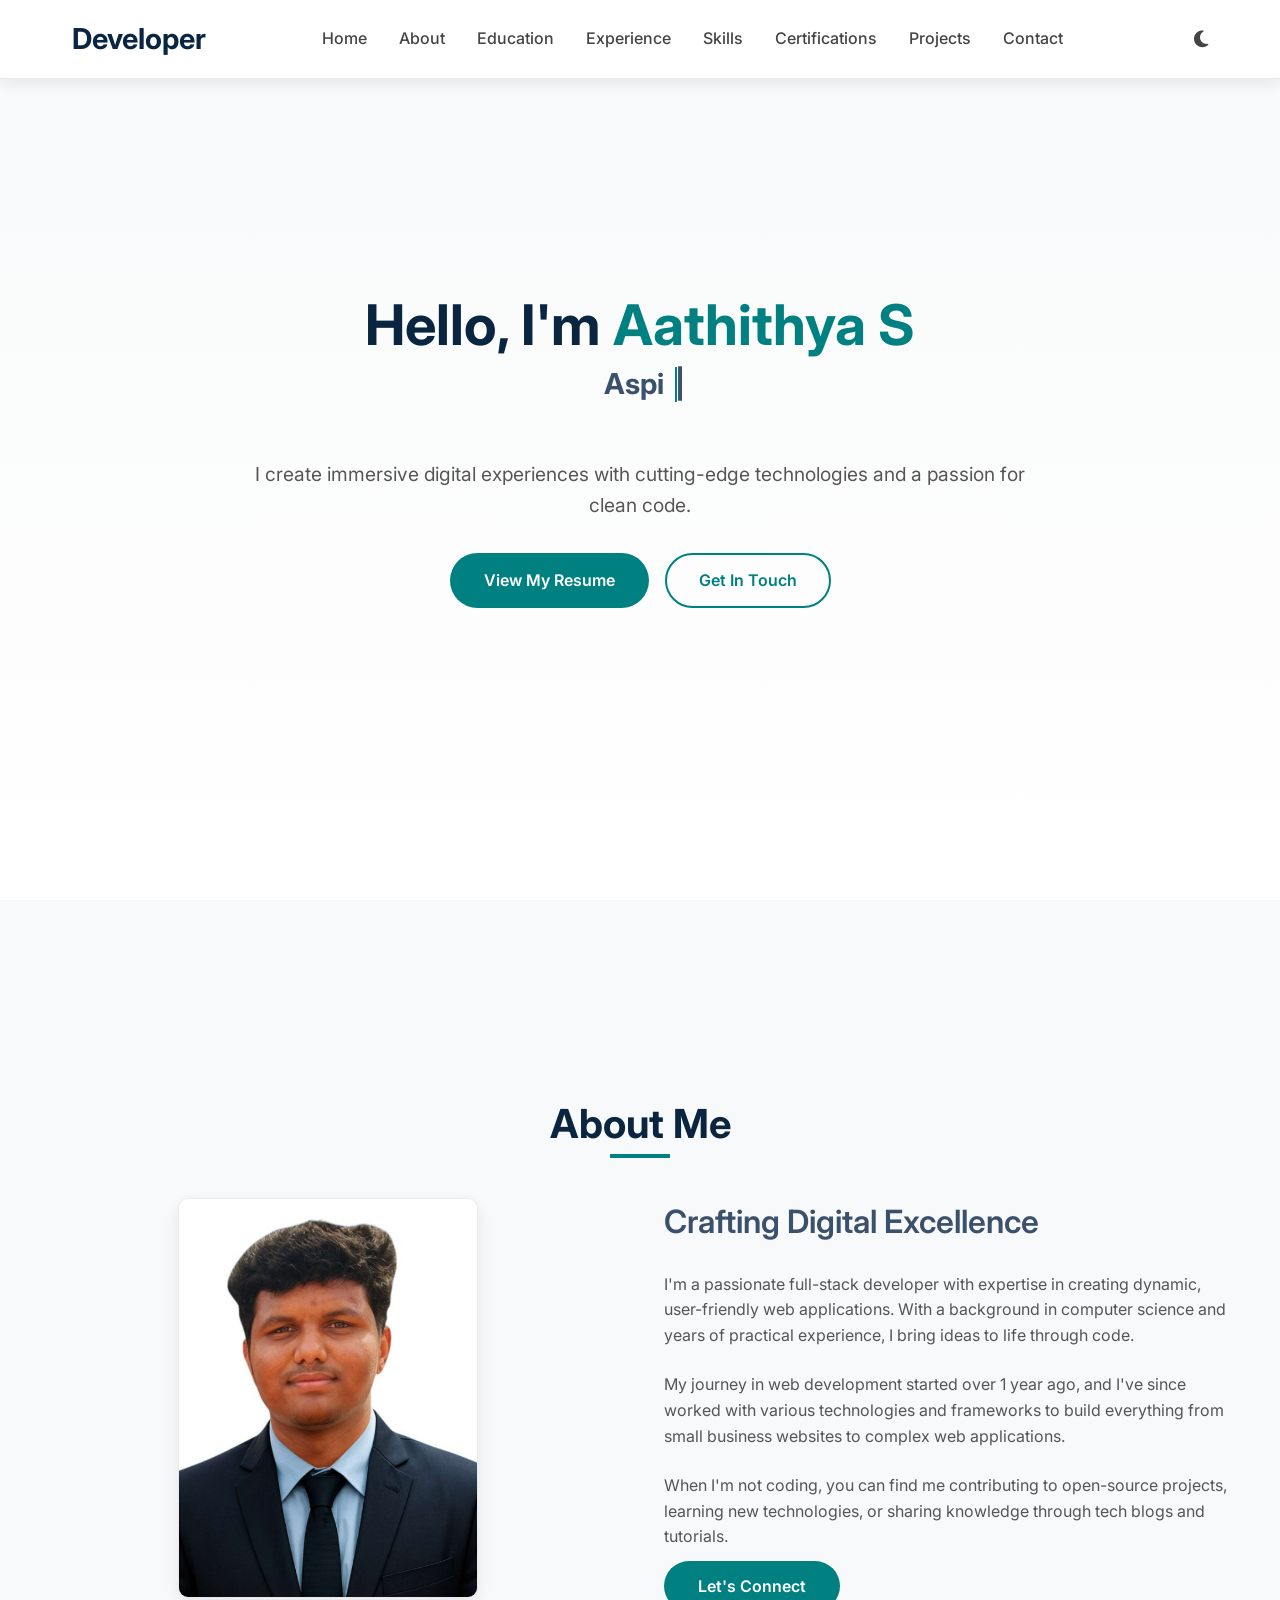
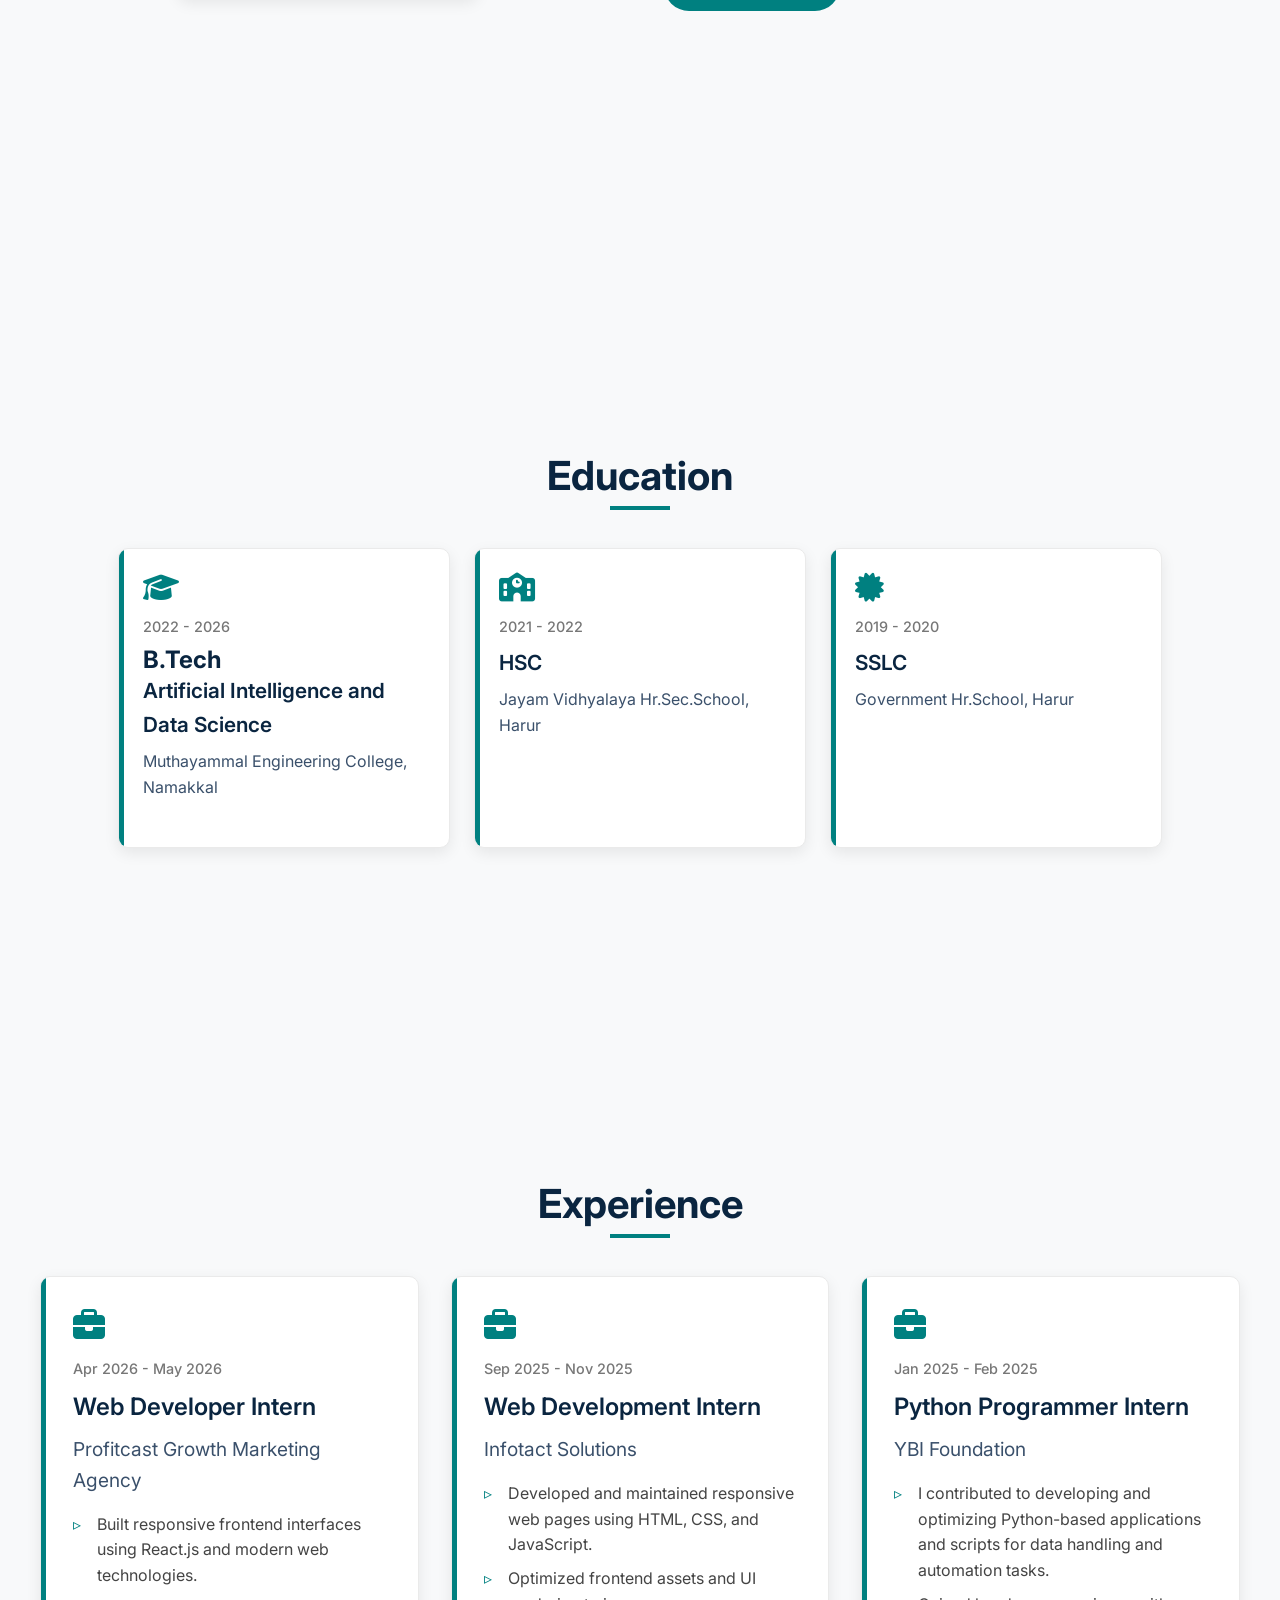
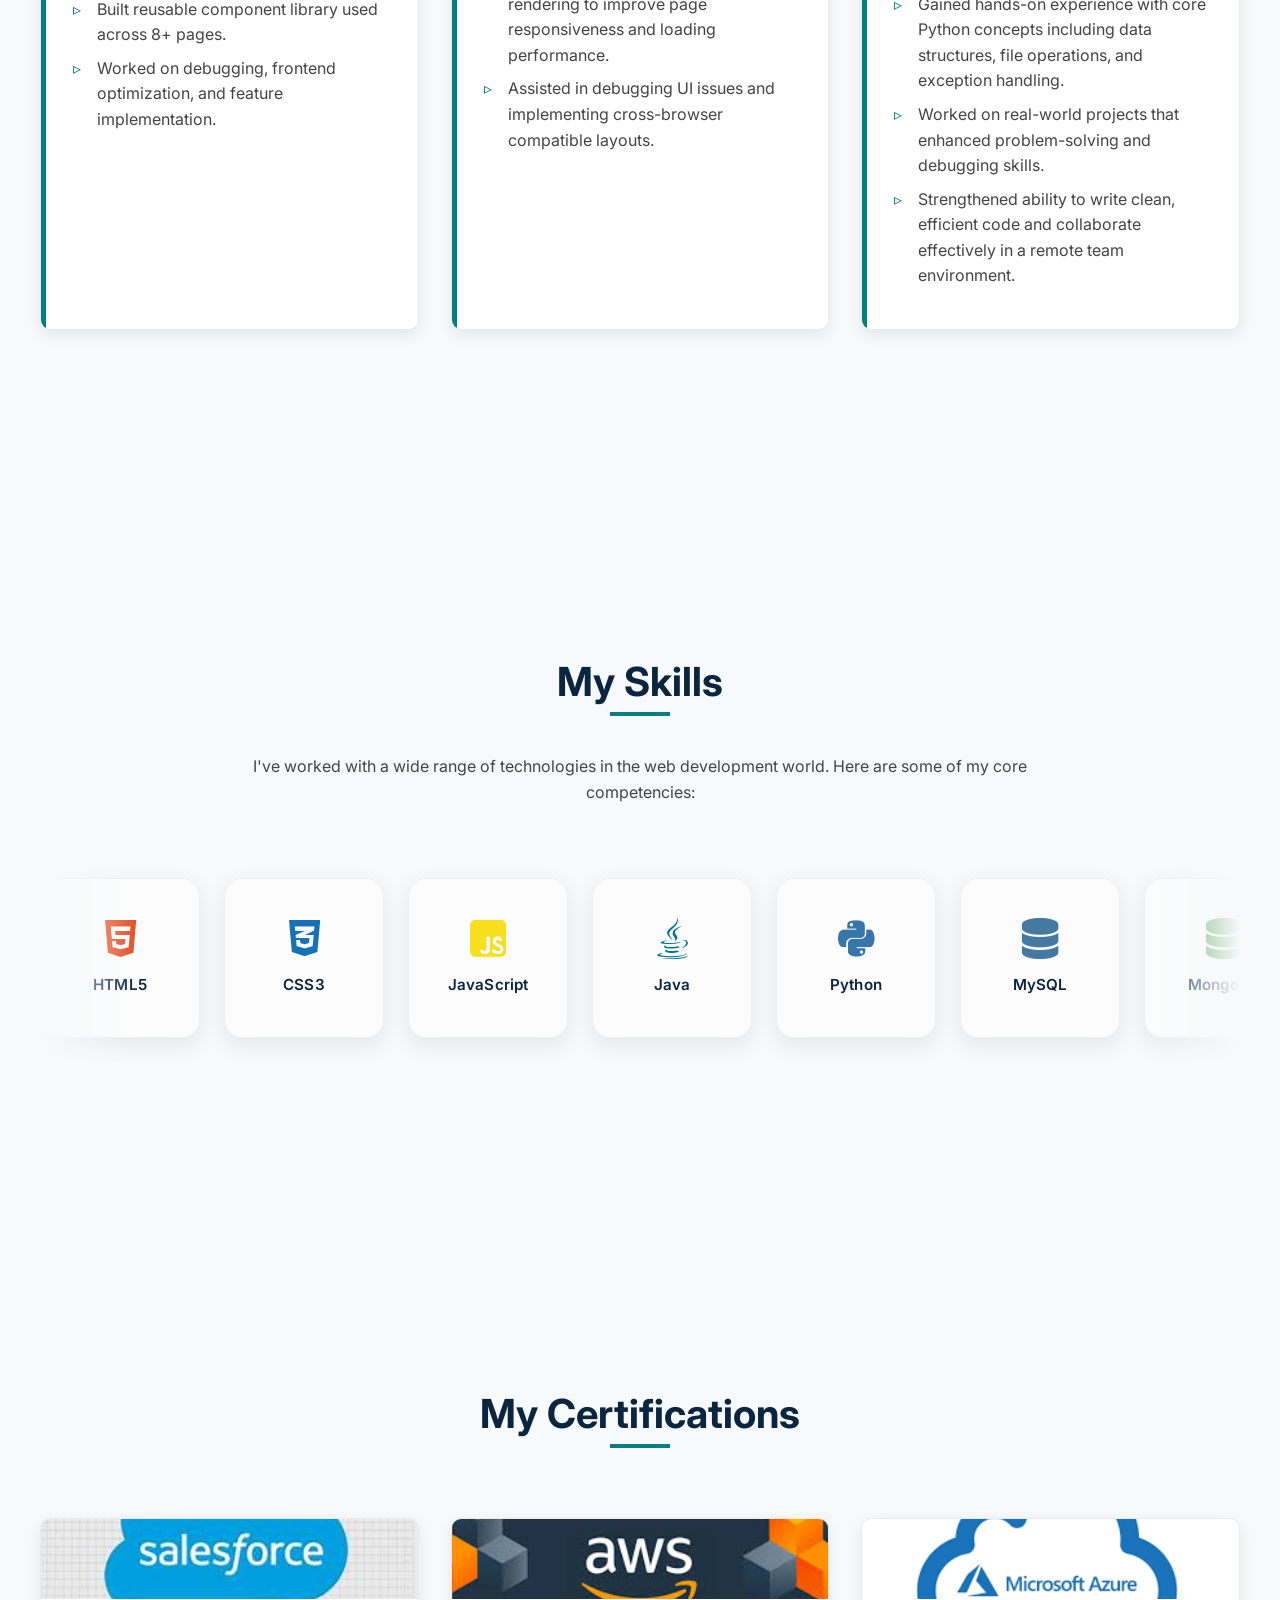
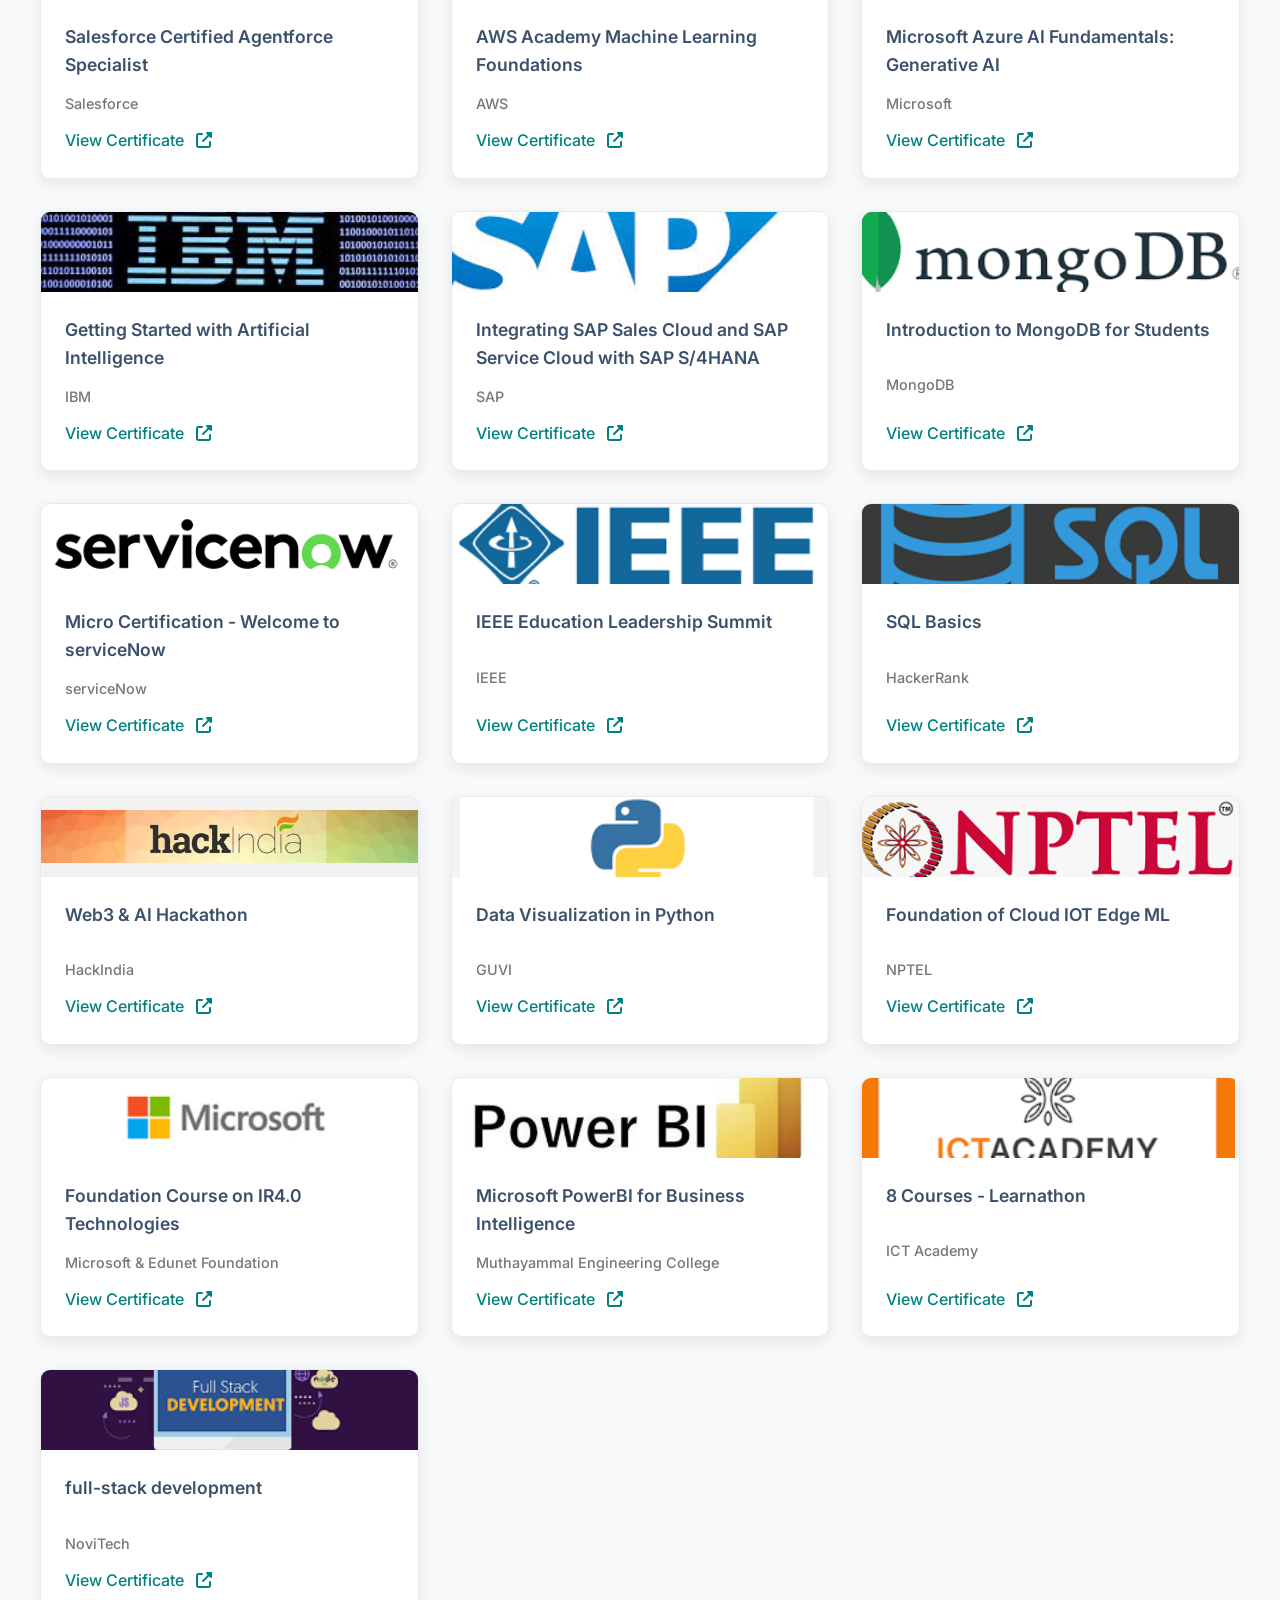
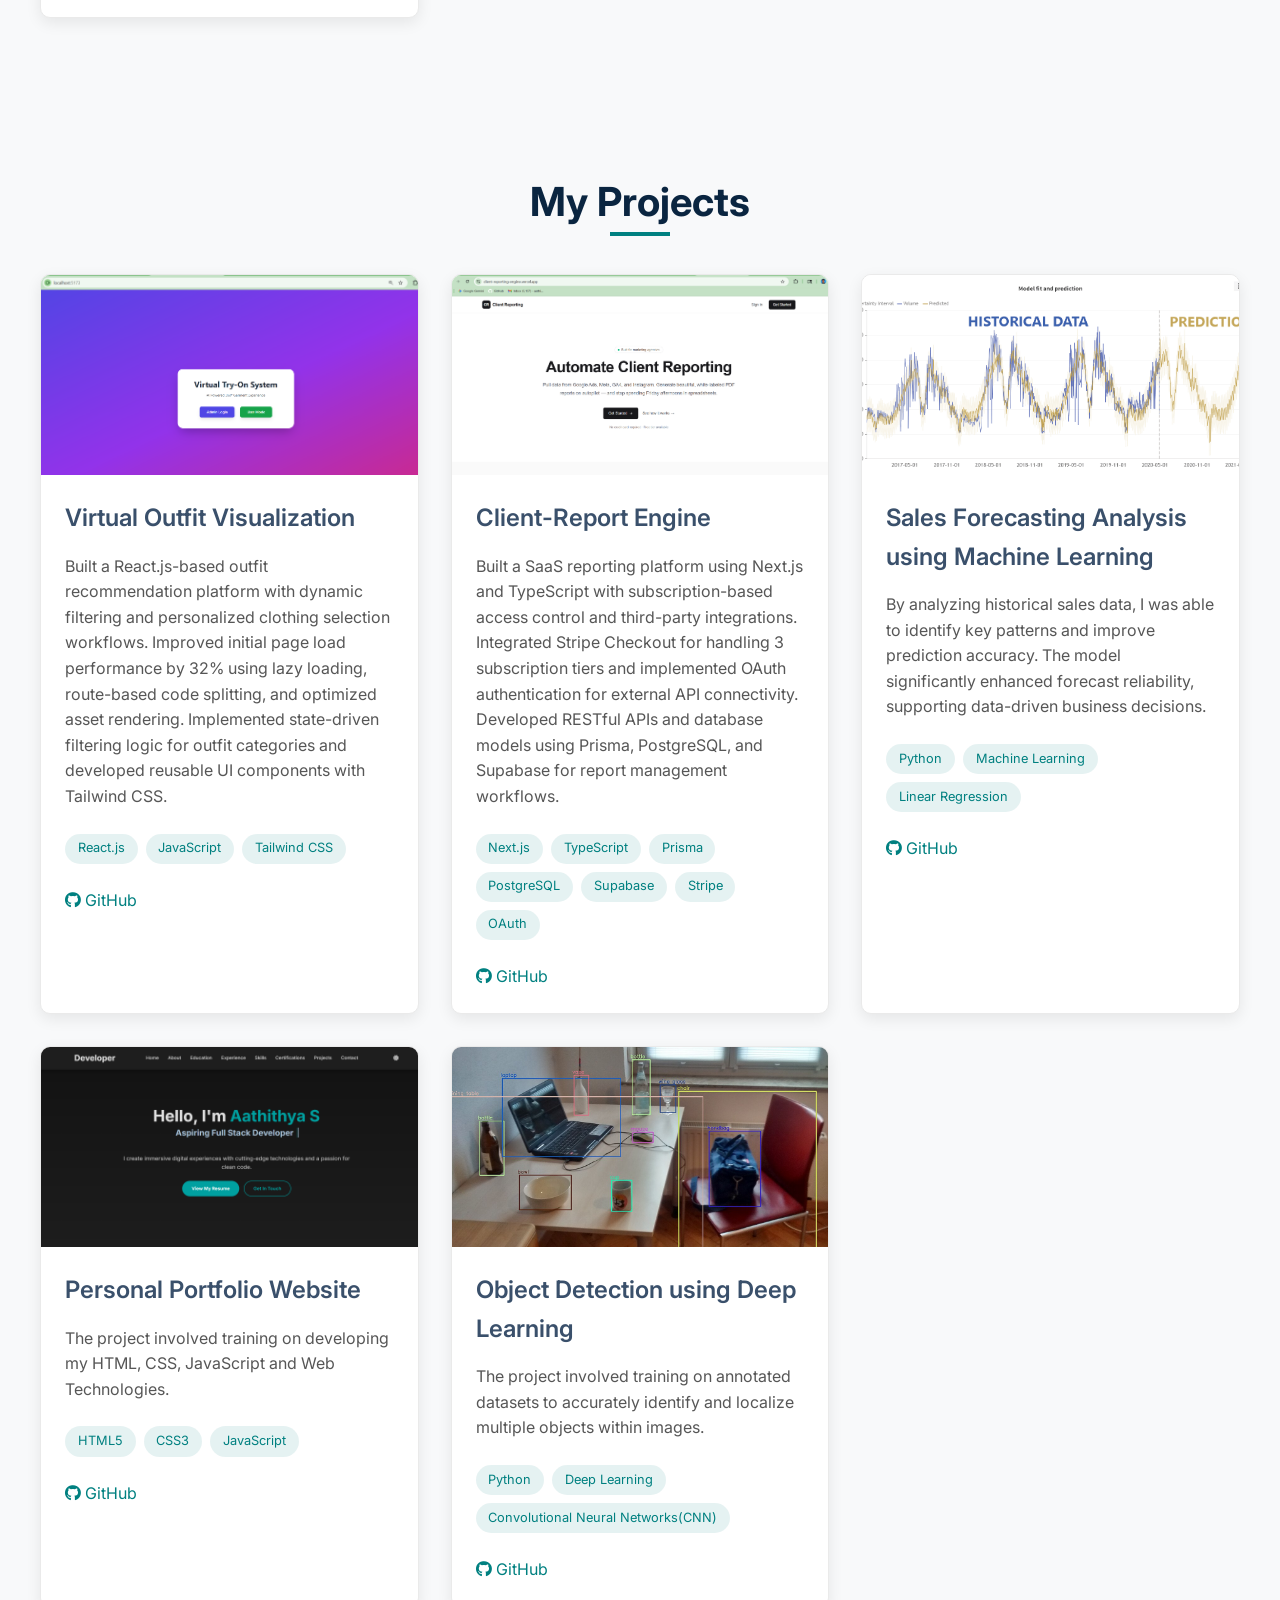
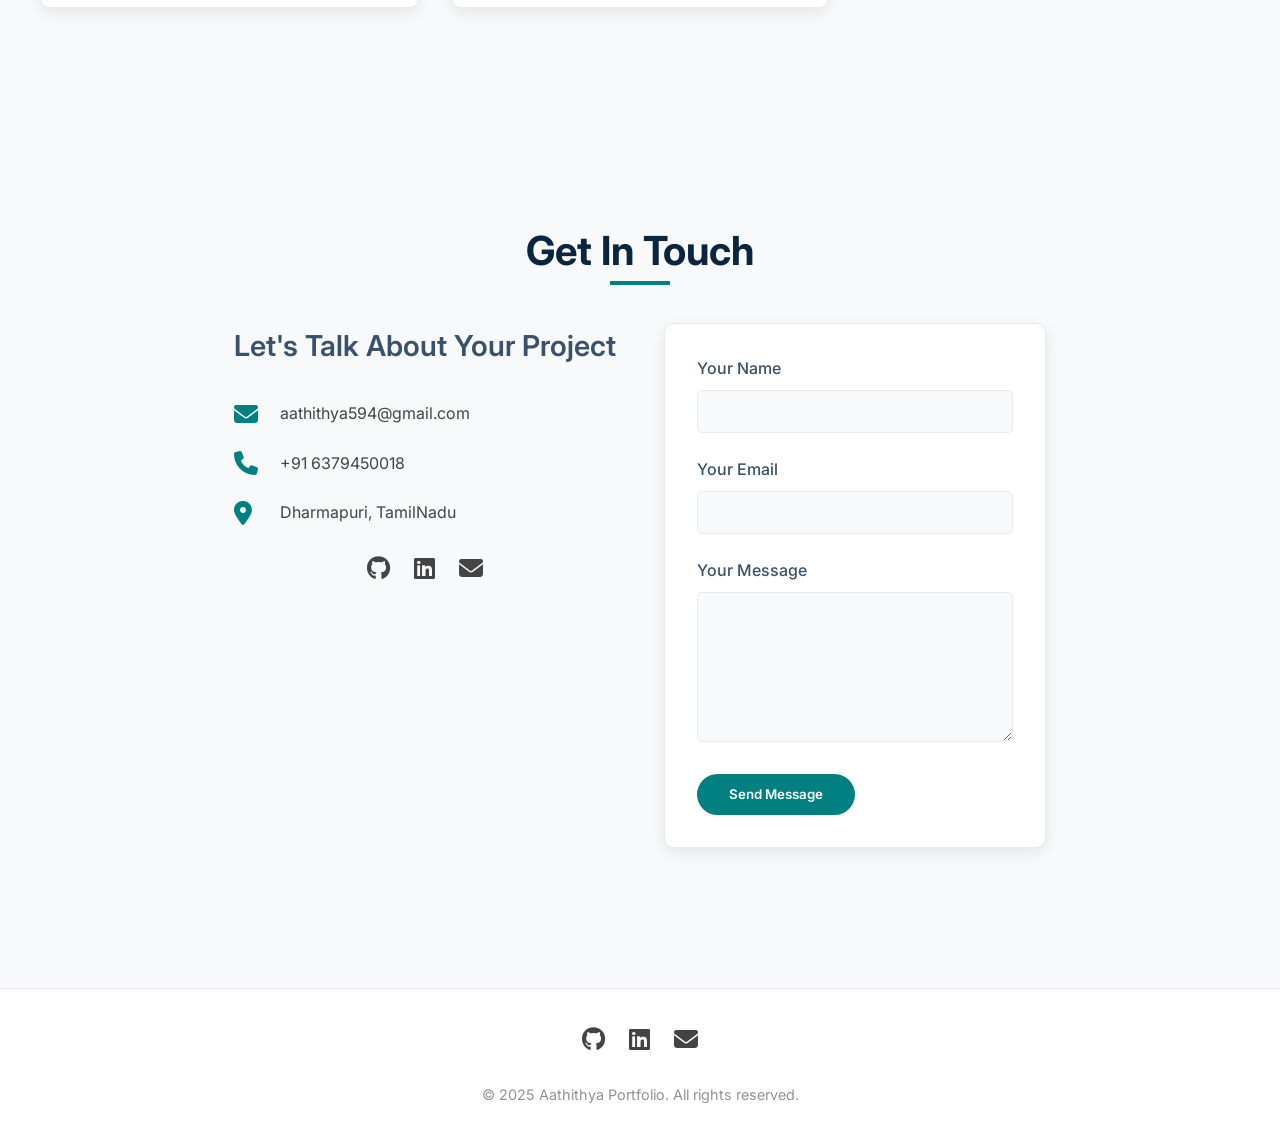
==== commit 0dbd2433: "Rename resume to Aathithya_CV and strip XMP John Doe metadata Replace Aathithya_resume.pdf with Aath" ====
--- a/index.html
+++ b/index.html
@@ -50,7 +50,7 @@
                     I create immersive digital experiences with cutting-edge technologies and a passion for clean code.
                 </p>
                 <div class="cta-buttons">
-                    <a href="Aathithya_resume.pdf" class="btn btn-primary">View My Resume</a>
+                    <a href="Aathithya_CV.pdf" download class="btn btn-primary">View My Resume</a>
                     <a href="#contact" class="btn btn-secondary">Get In Touch</a>
                 </div>
             </div>
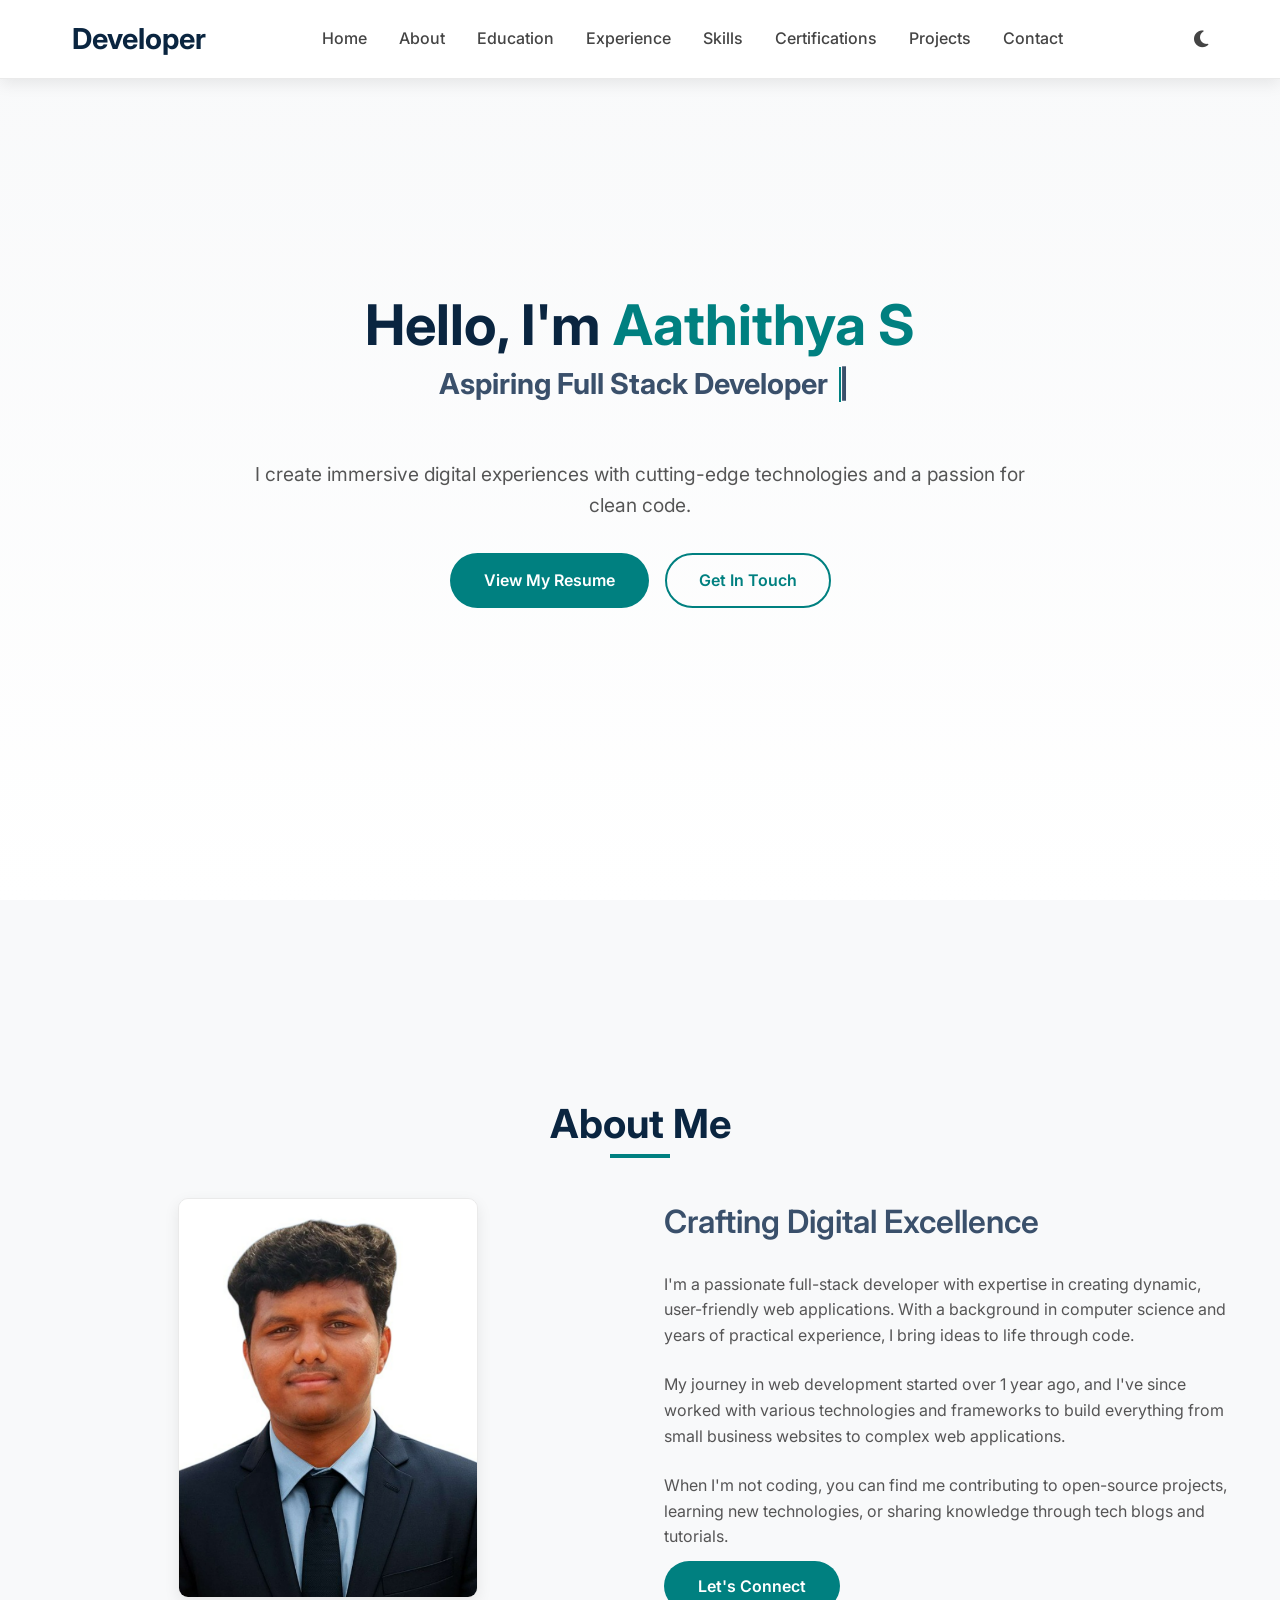
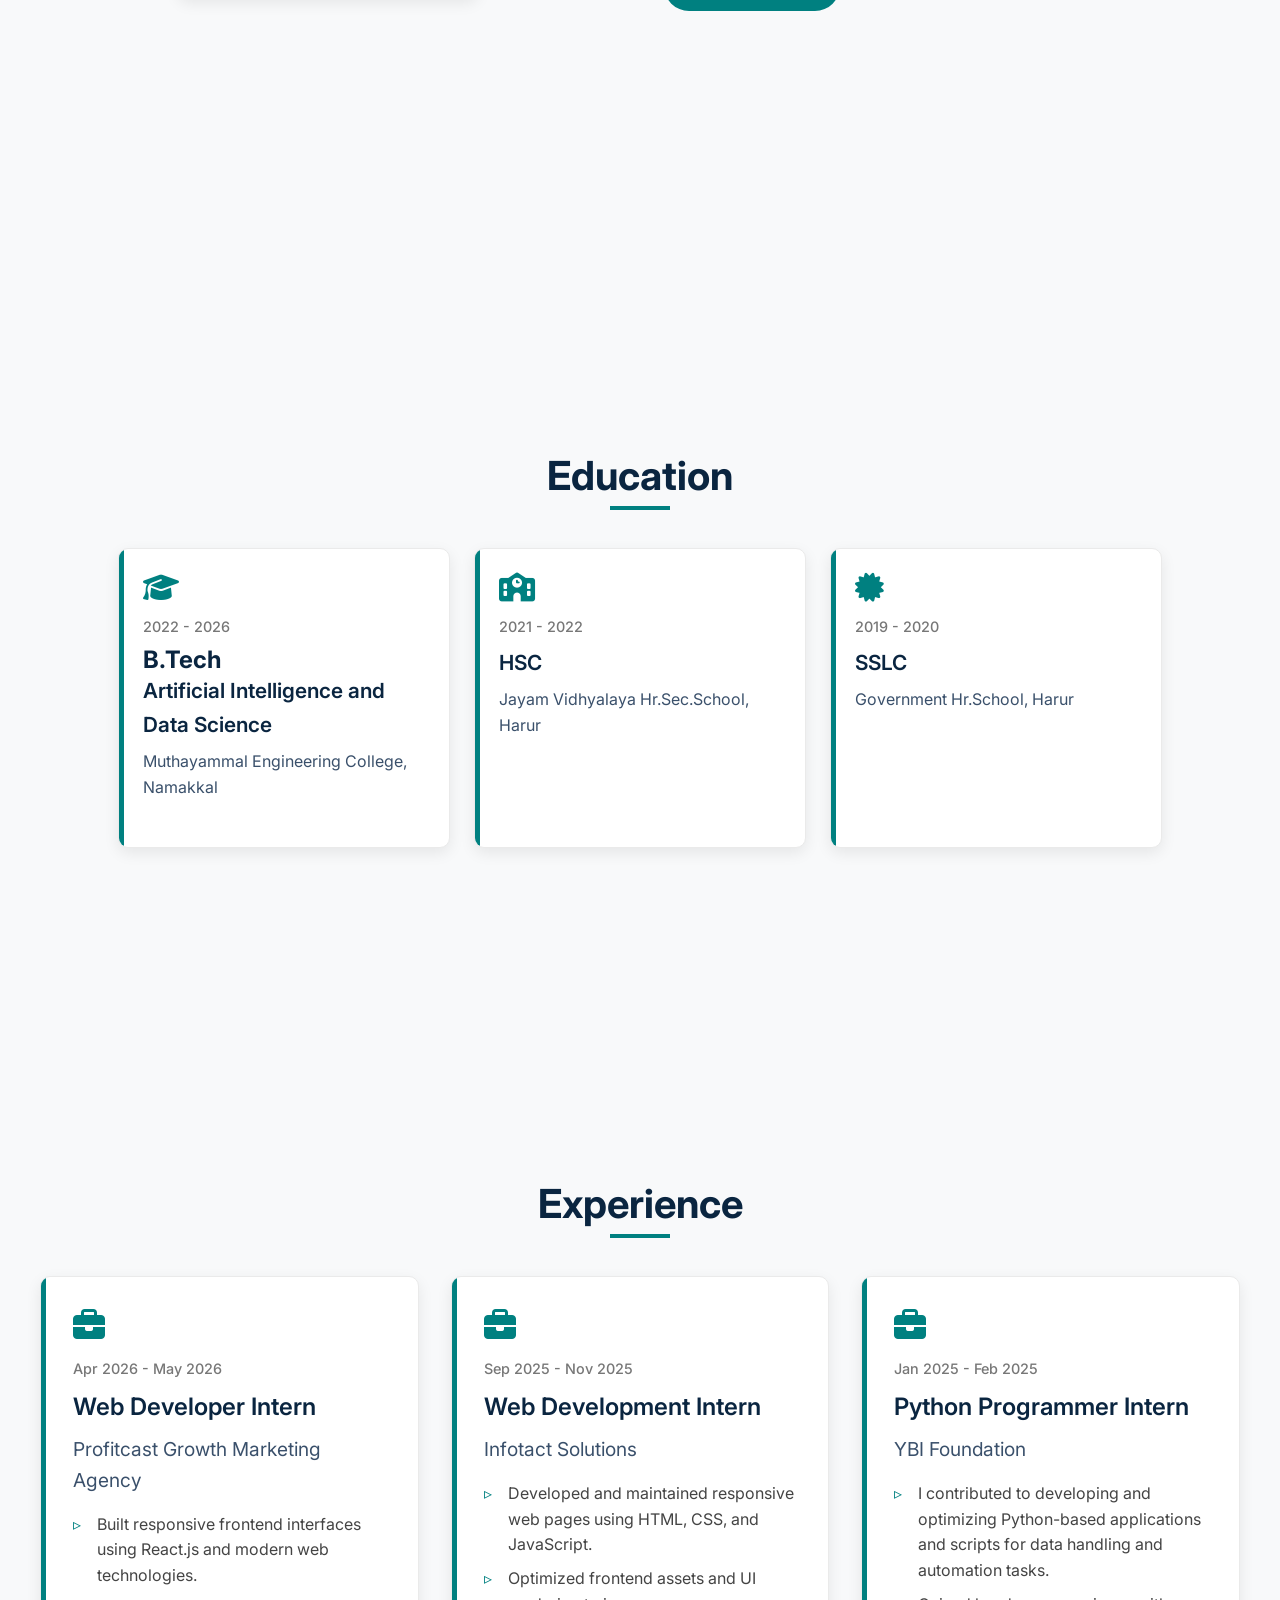
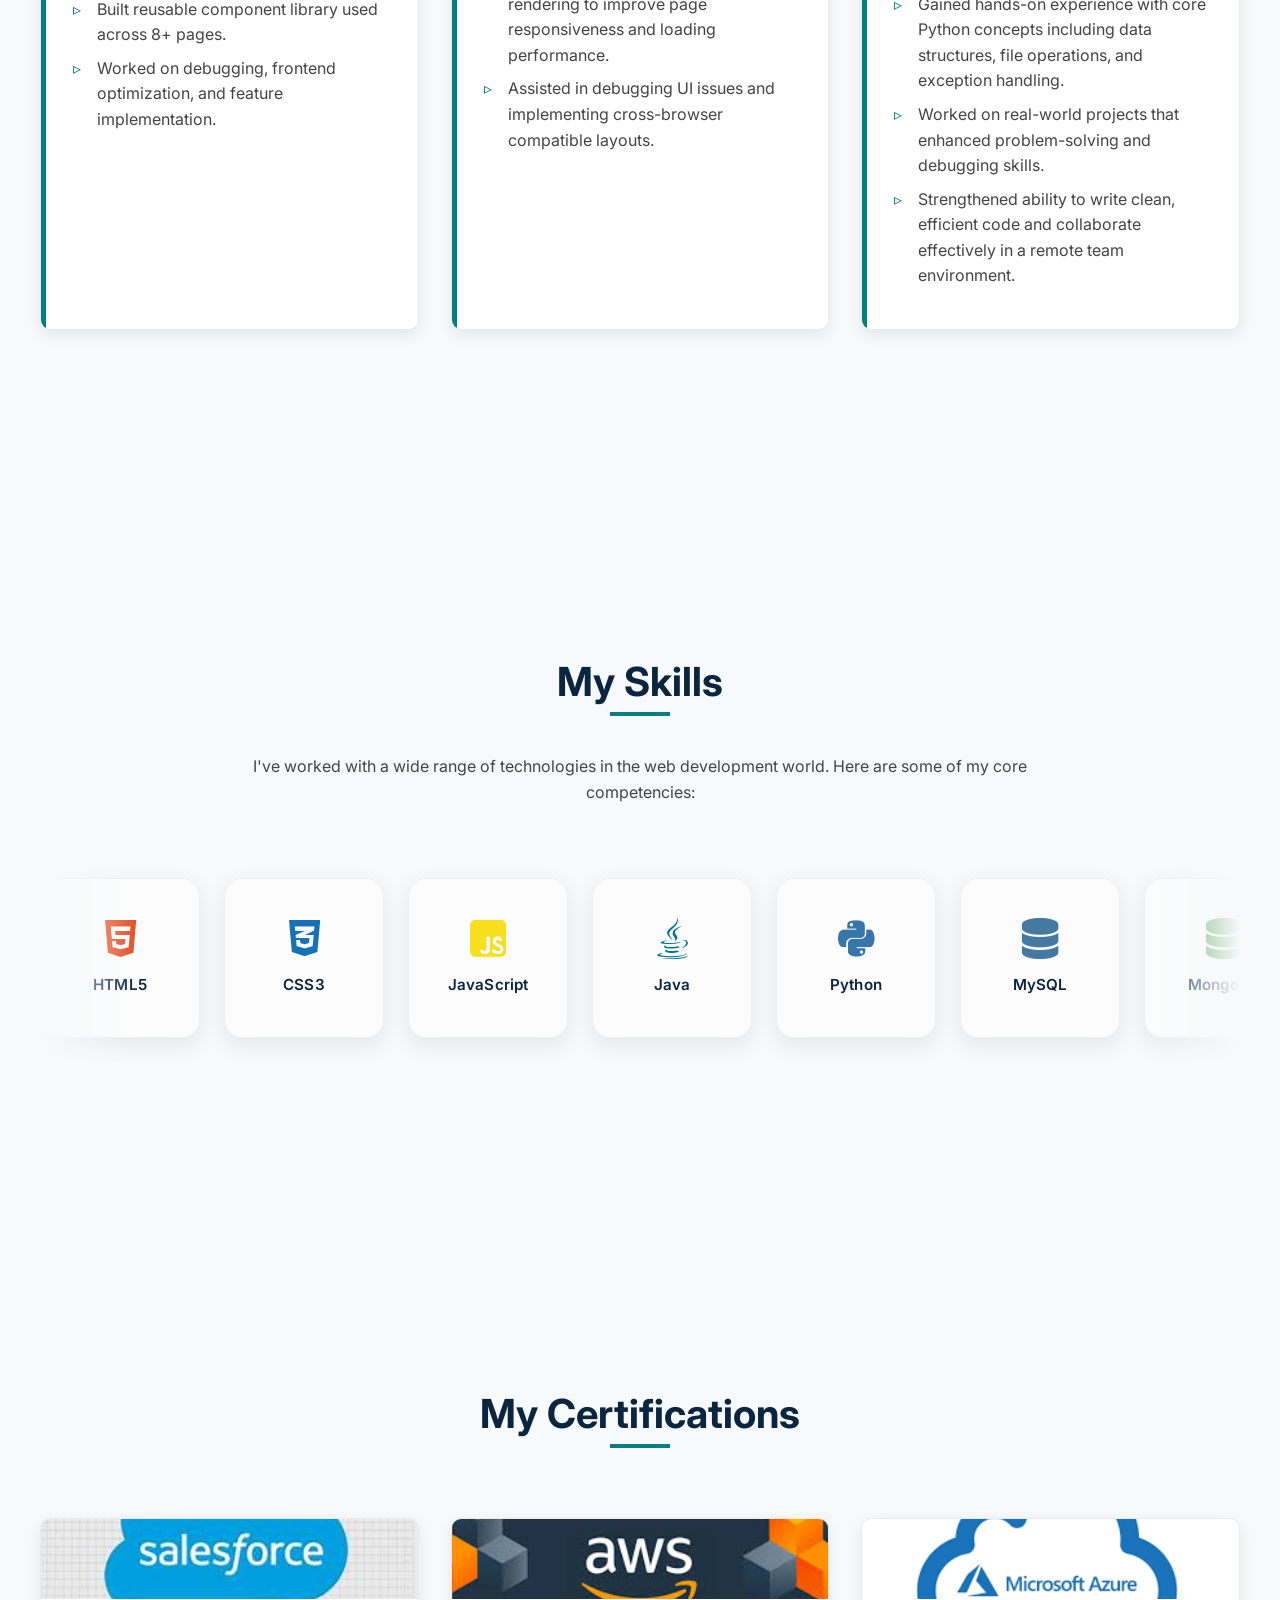
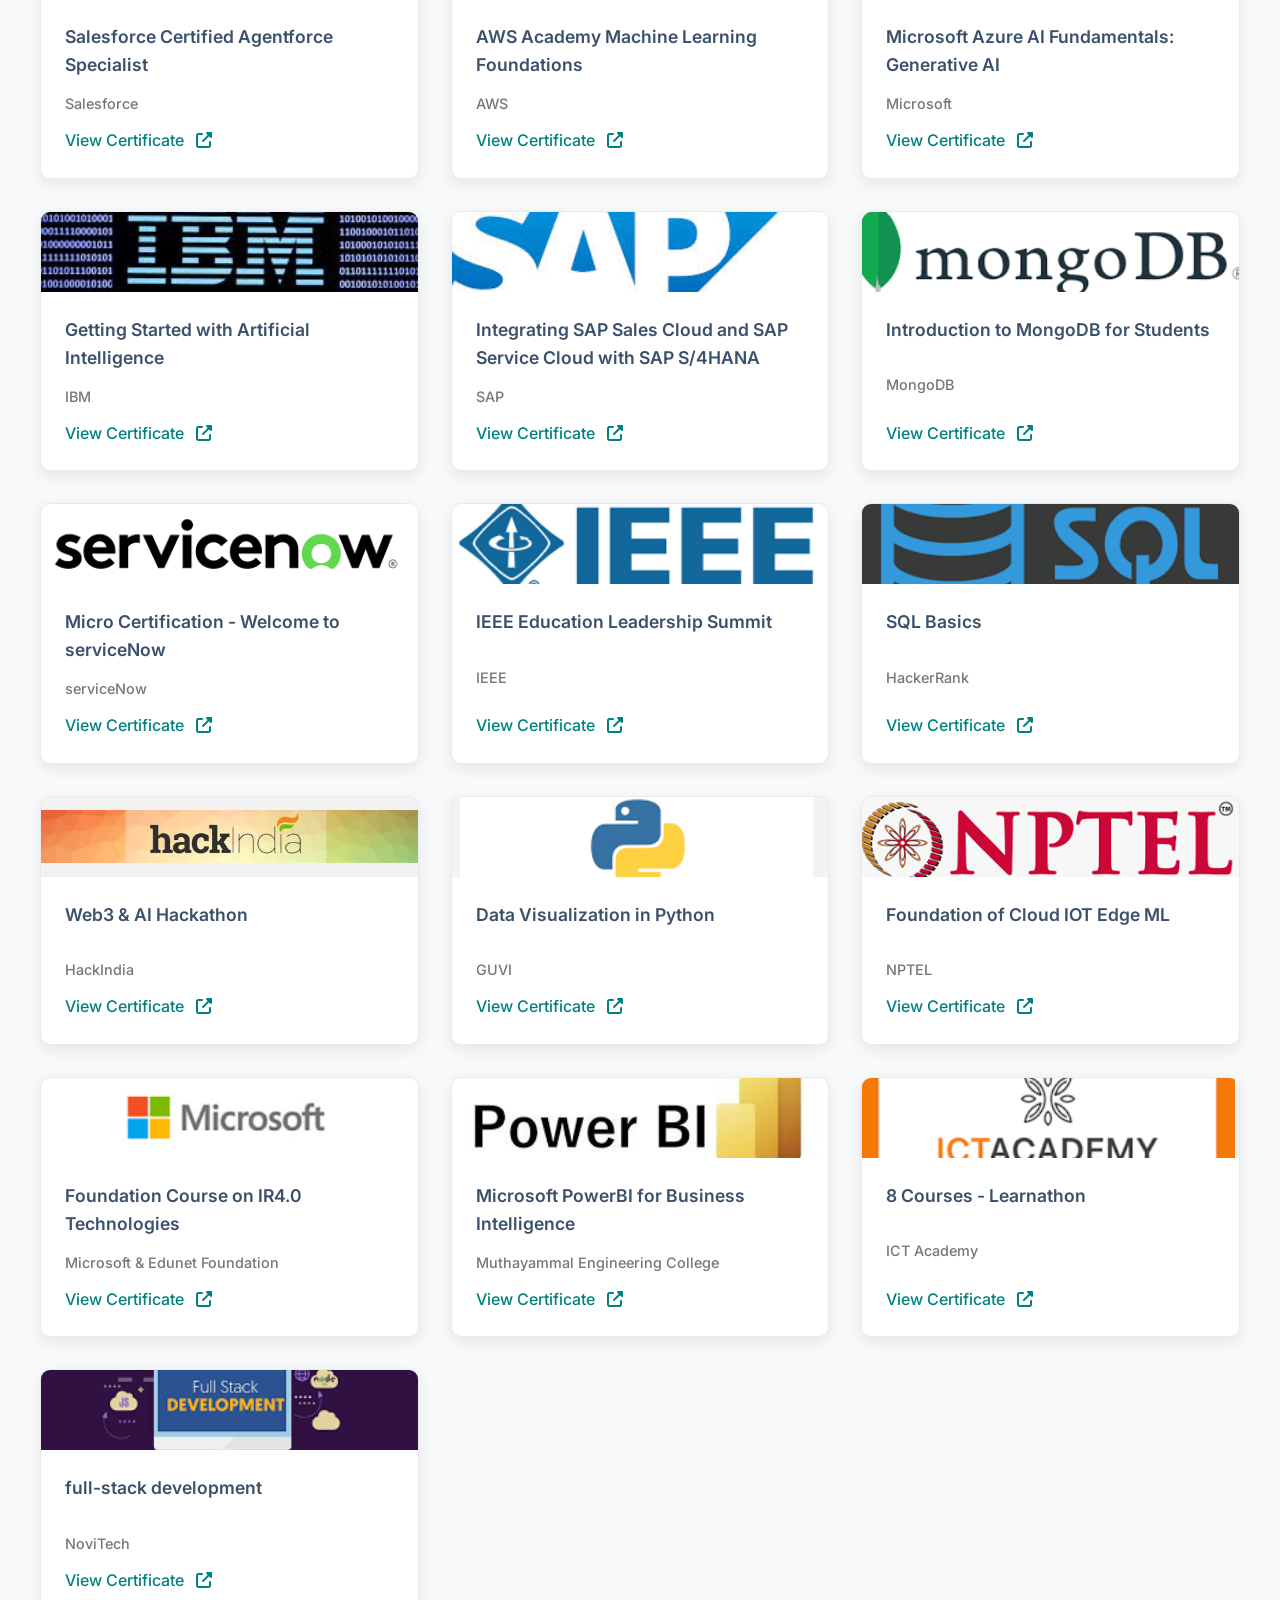
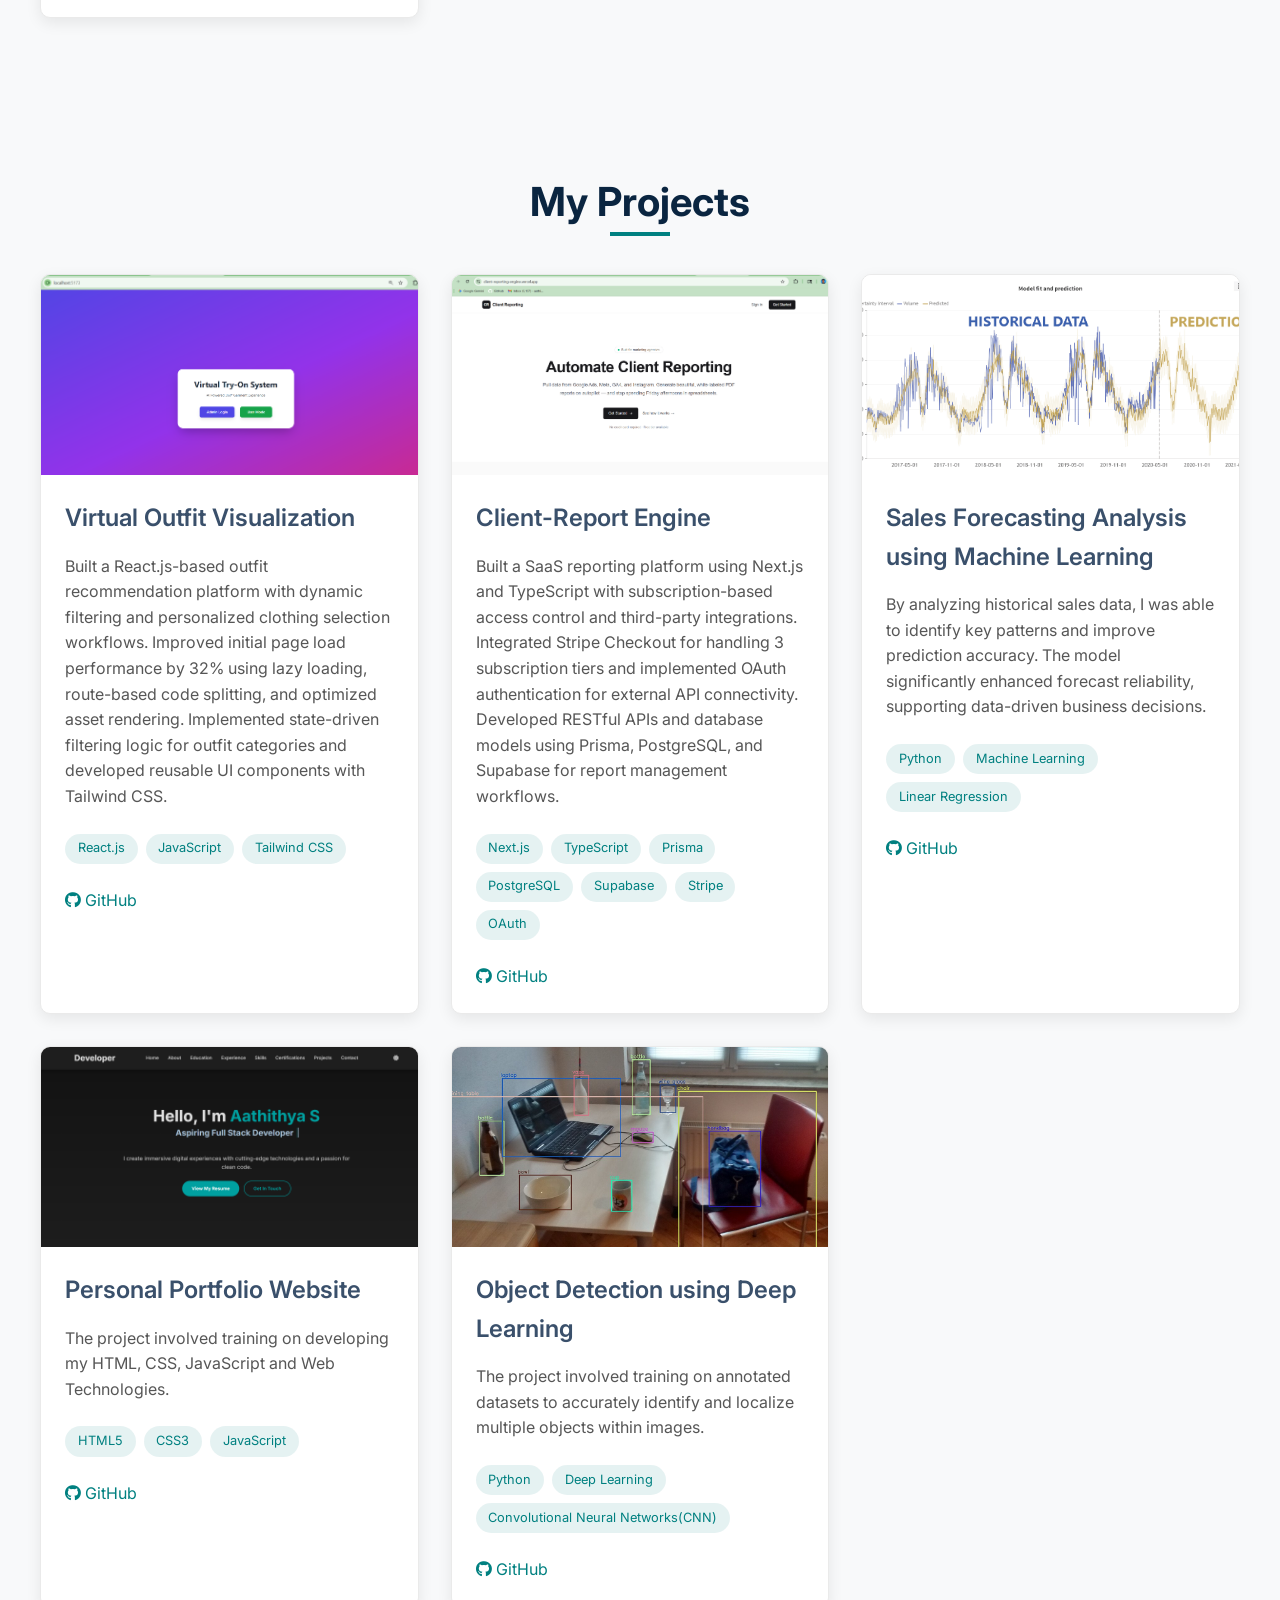
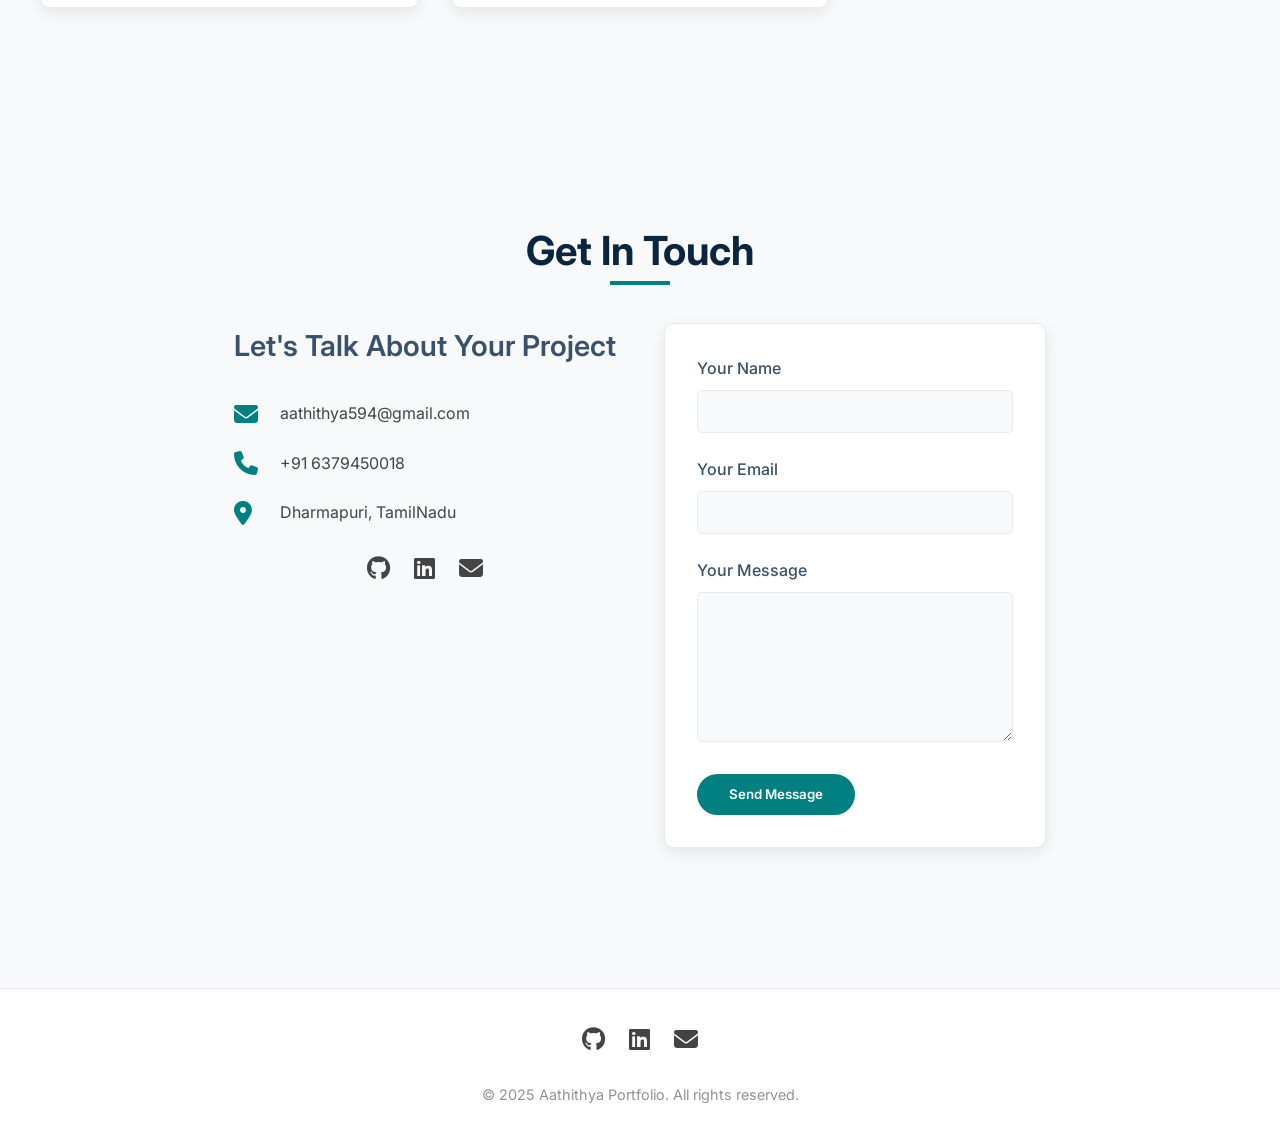
==== commit 435fc5e4: "Open resume in a new tab instead of forcing download Replace the download attribute with target="_bl" ====
--- a/index.html
+++ b/index.html
@@ -50,7 +50,7 @@
                     I create immersive digital experiences with cutting-edge technologies and a passion for clean code.
                 </p>
                 <div class="cta-buttons">
-                    <a href="Aathithya_CV.pdf" download class="btn btn-primary">View My Resume</a>
+                    <a href="Aathithya_Resume.pdf" target="_blank" rel="noopener noreferrer" class="btn btn-primary">View My Resume</a>
                     <a href="#contact" class="btn btn-secondary">Get In Touch</a>
                 </div>
             </div>
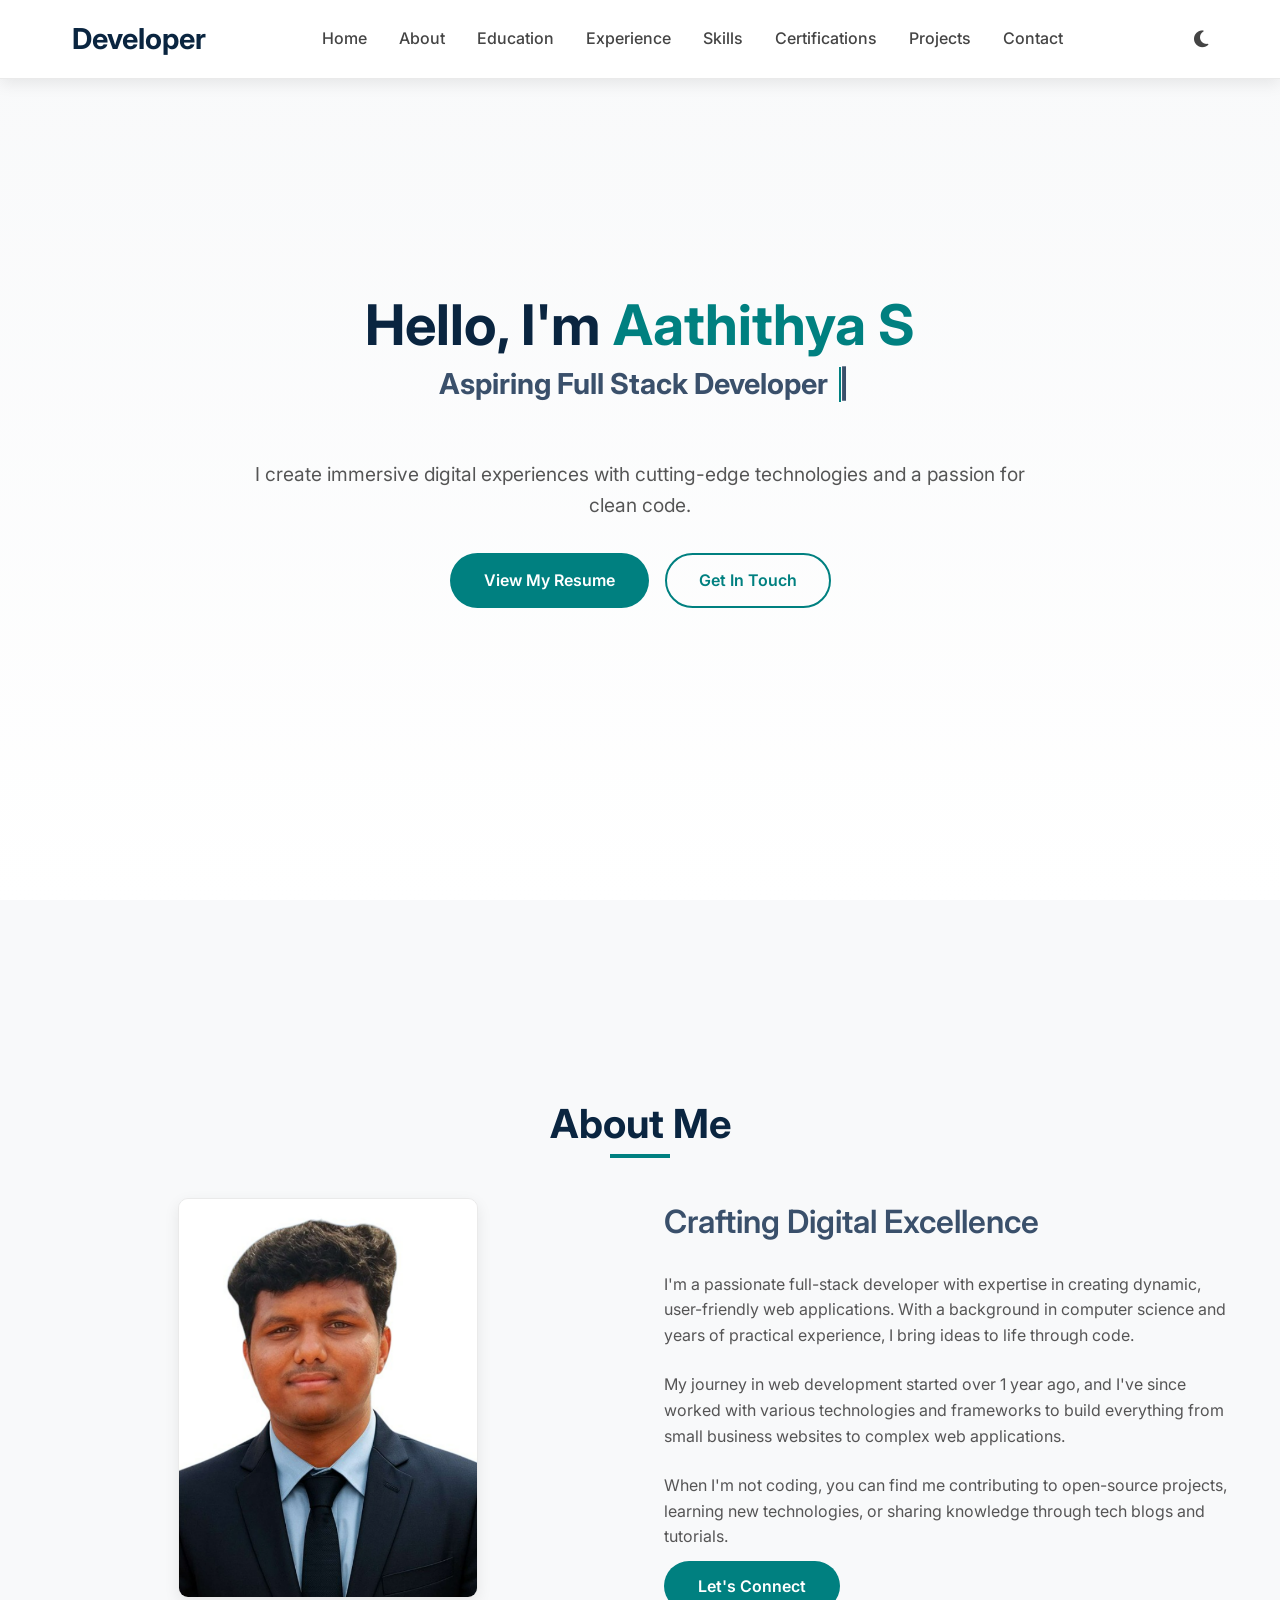
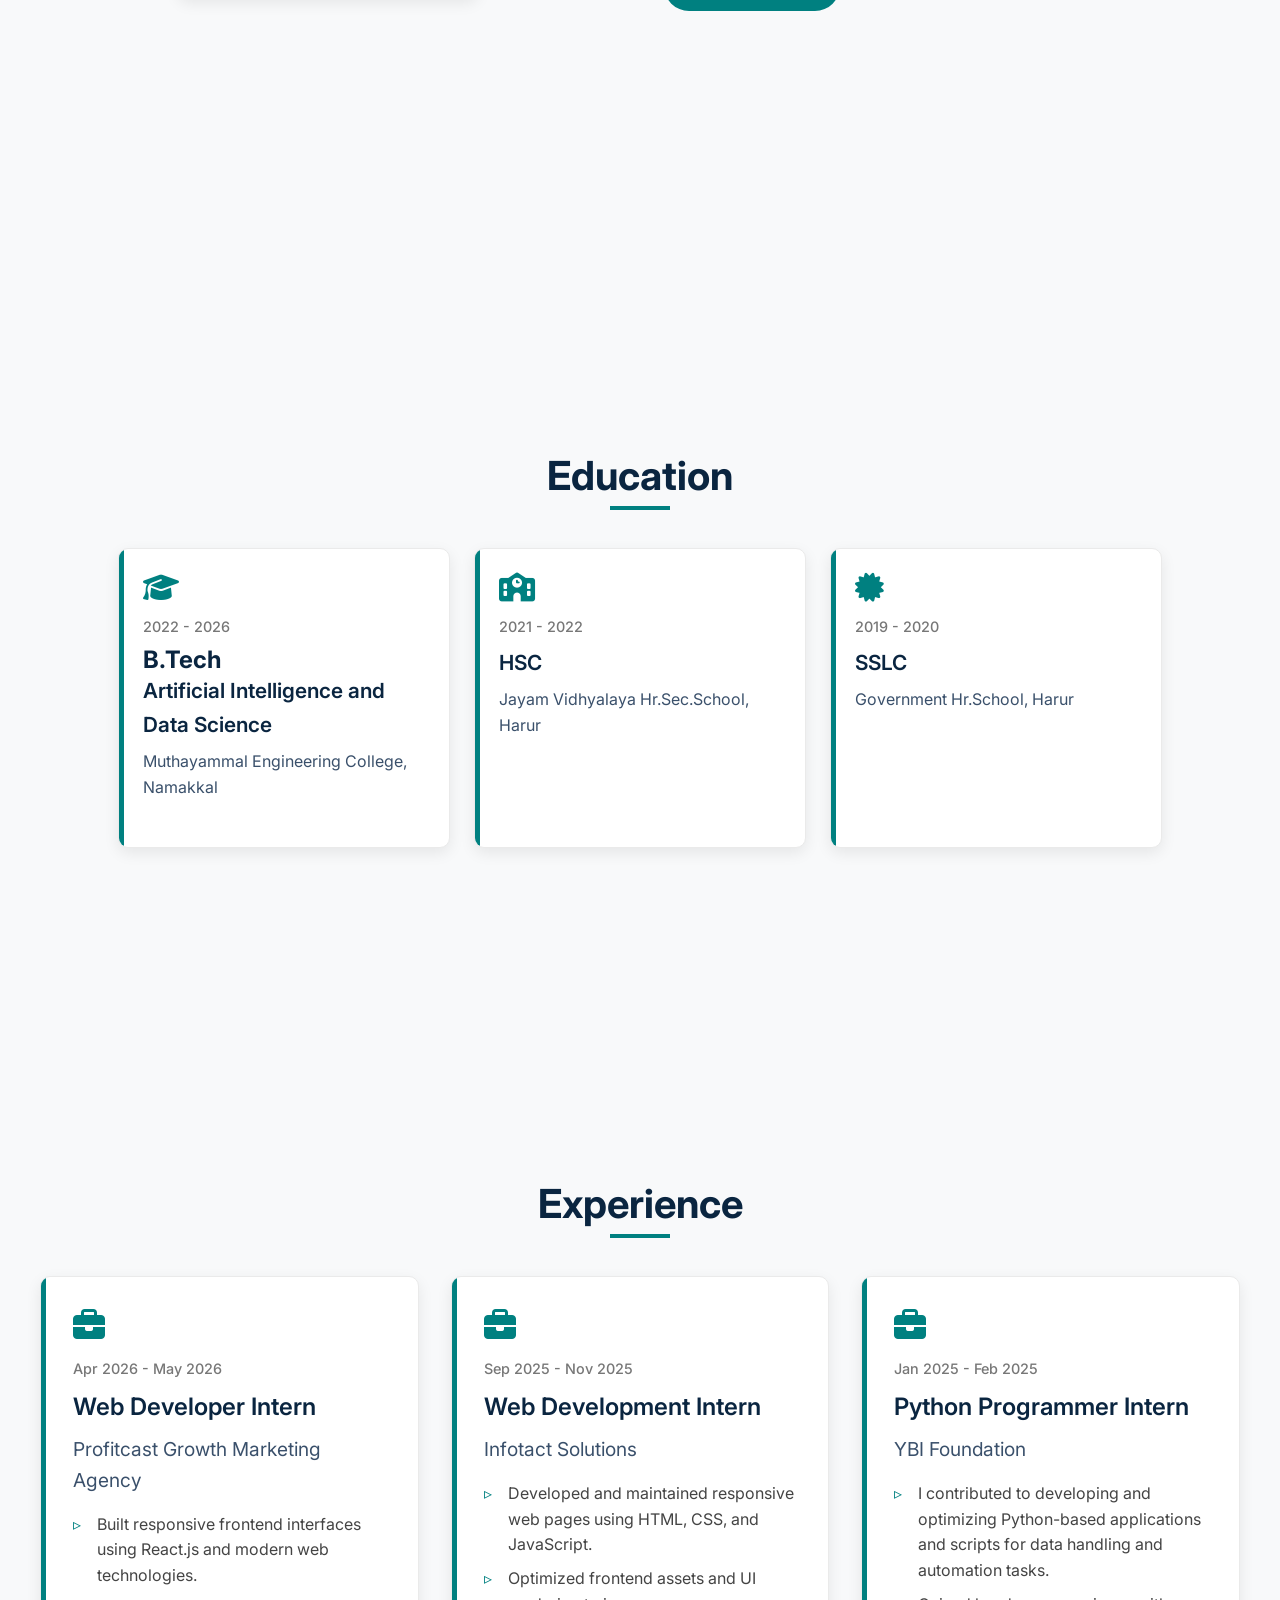
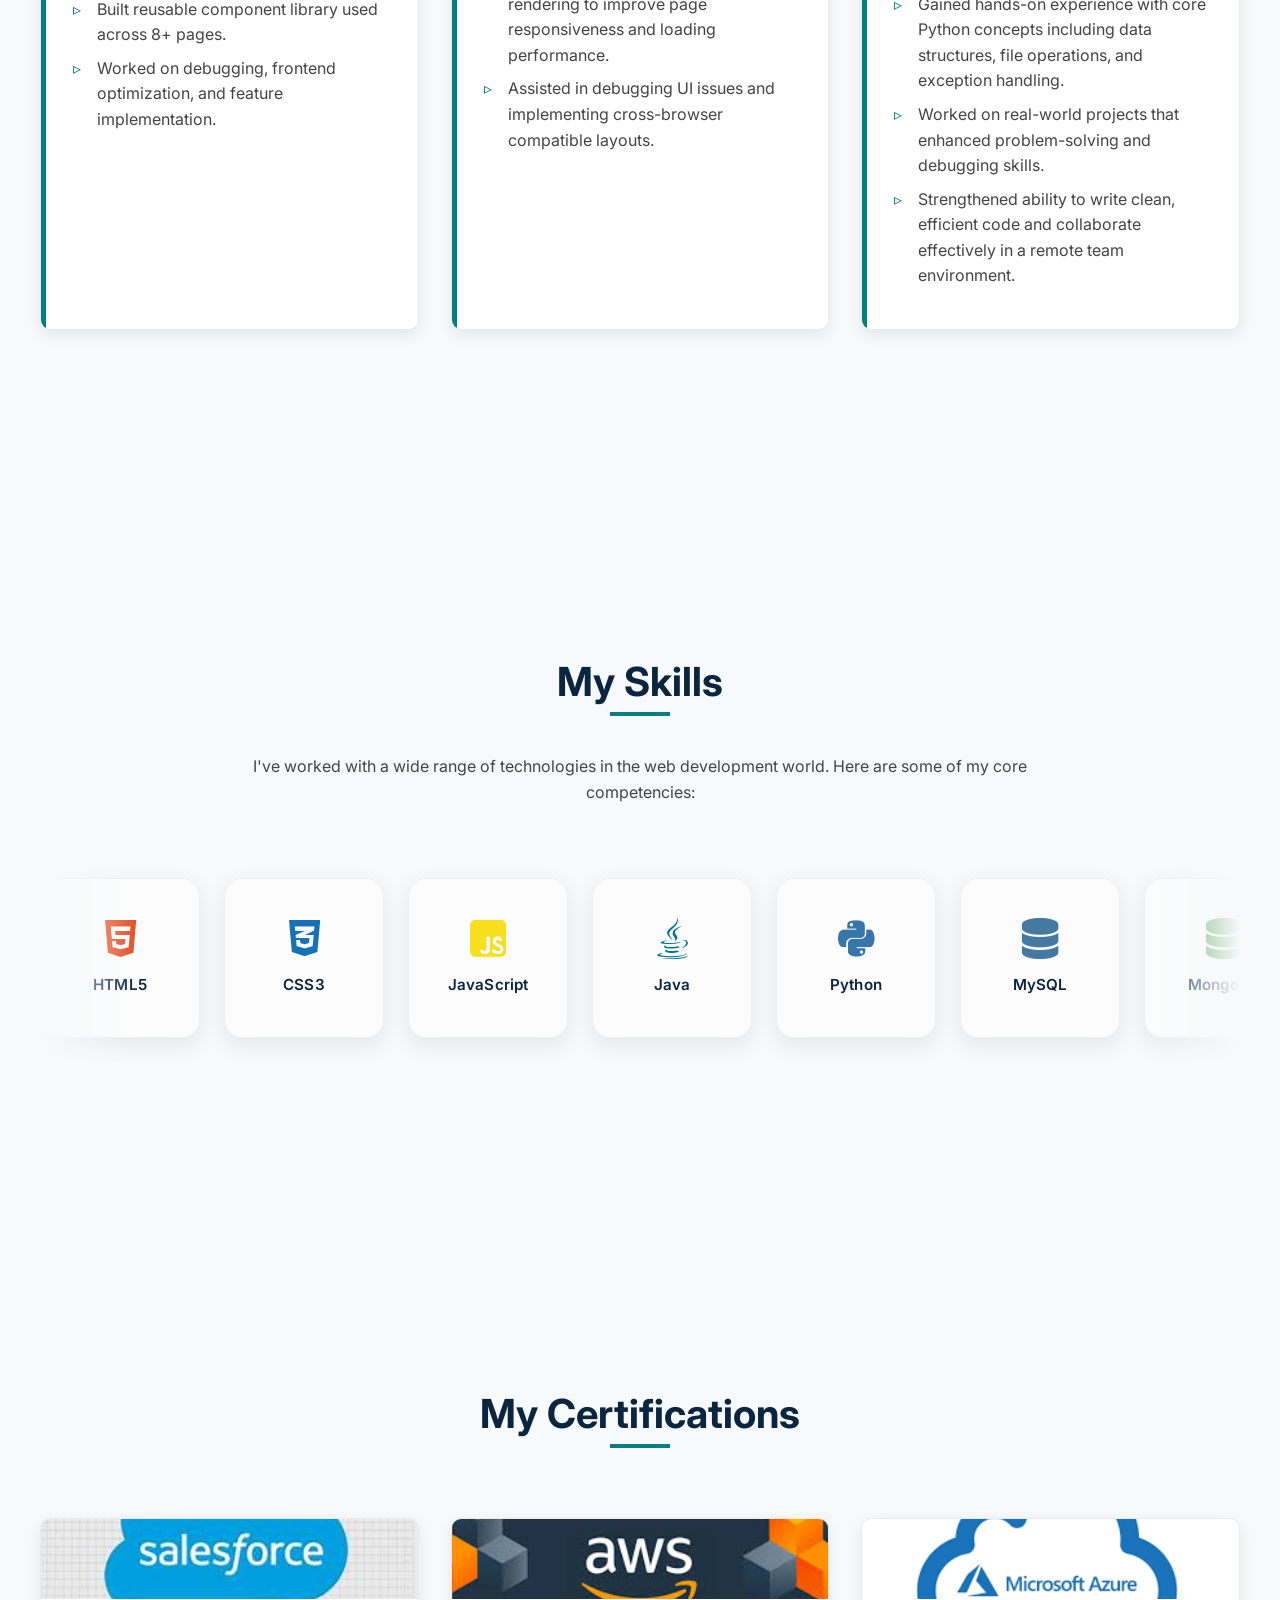
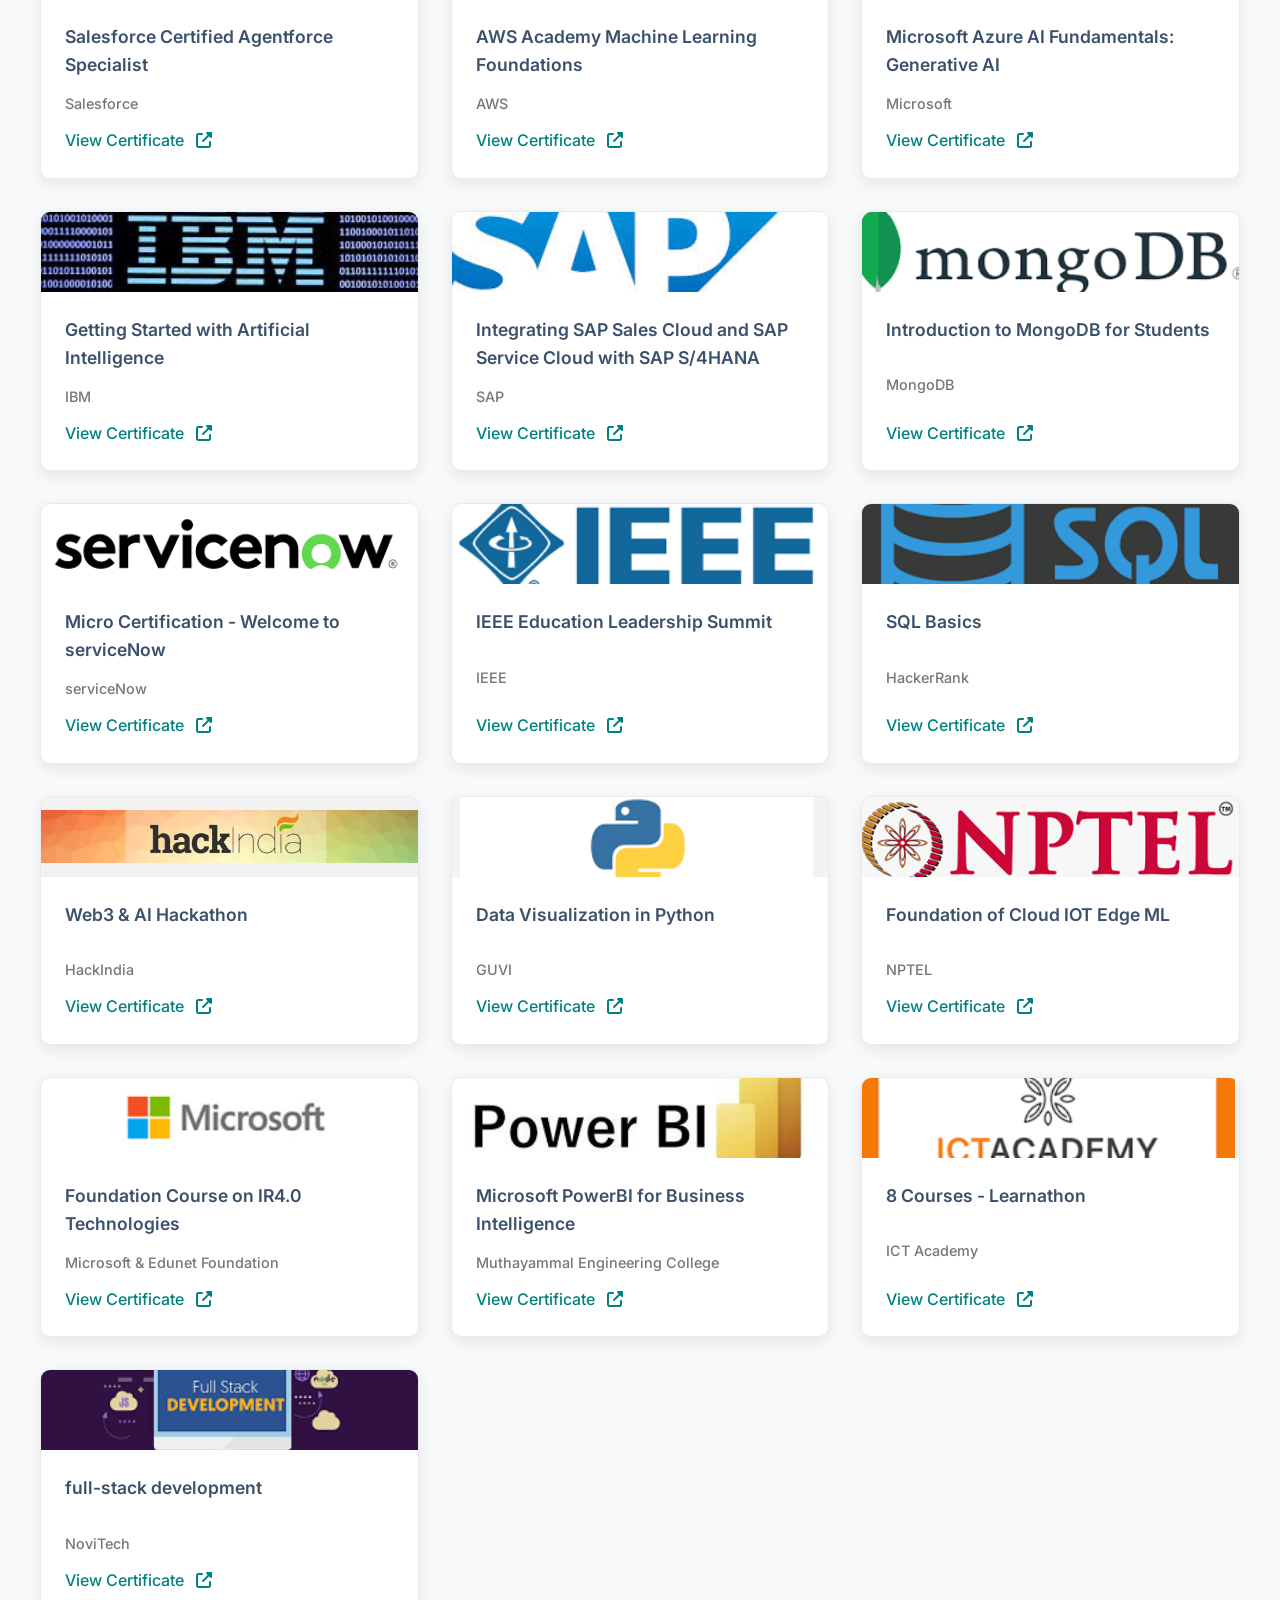
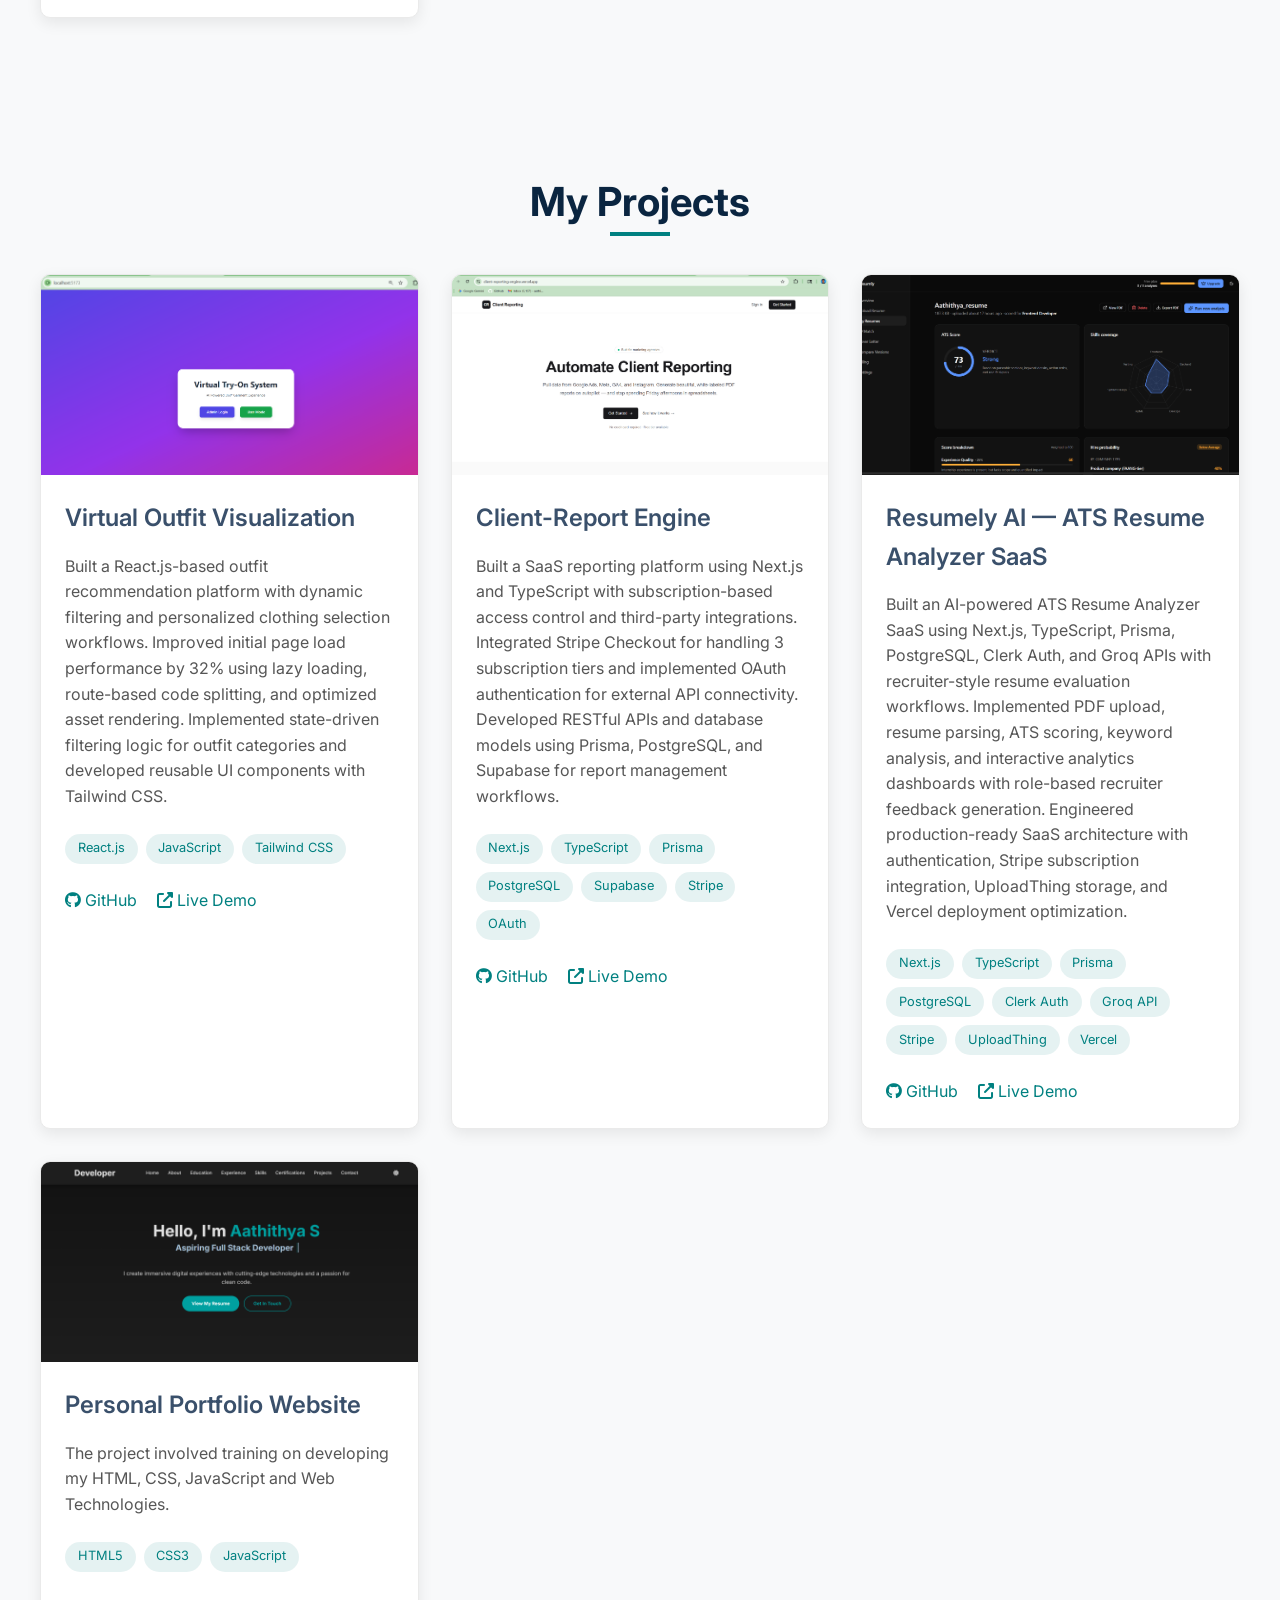
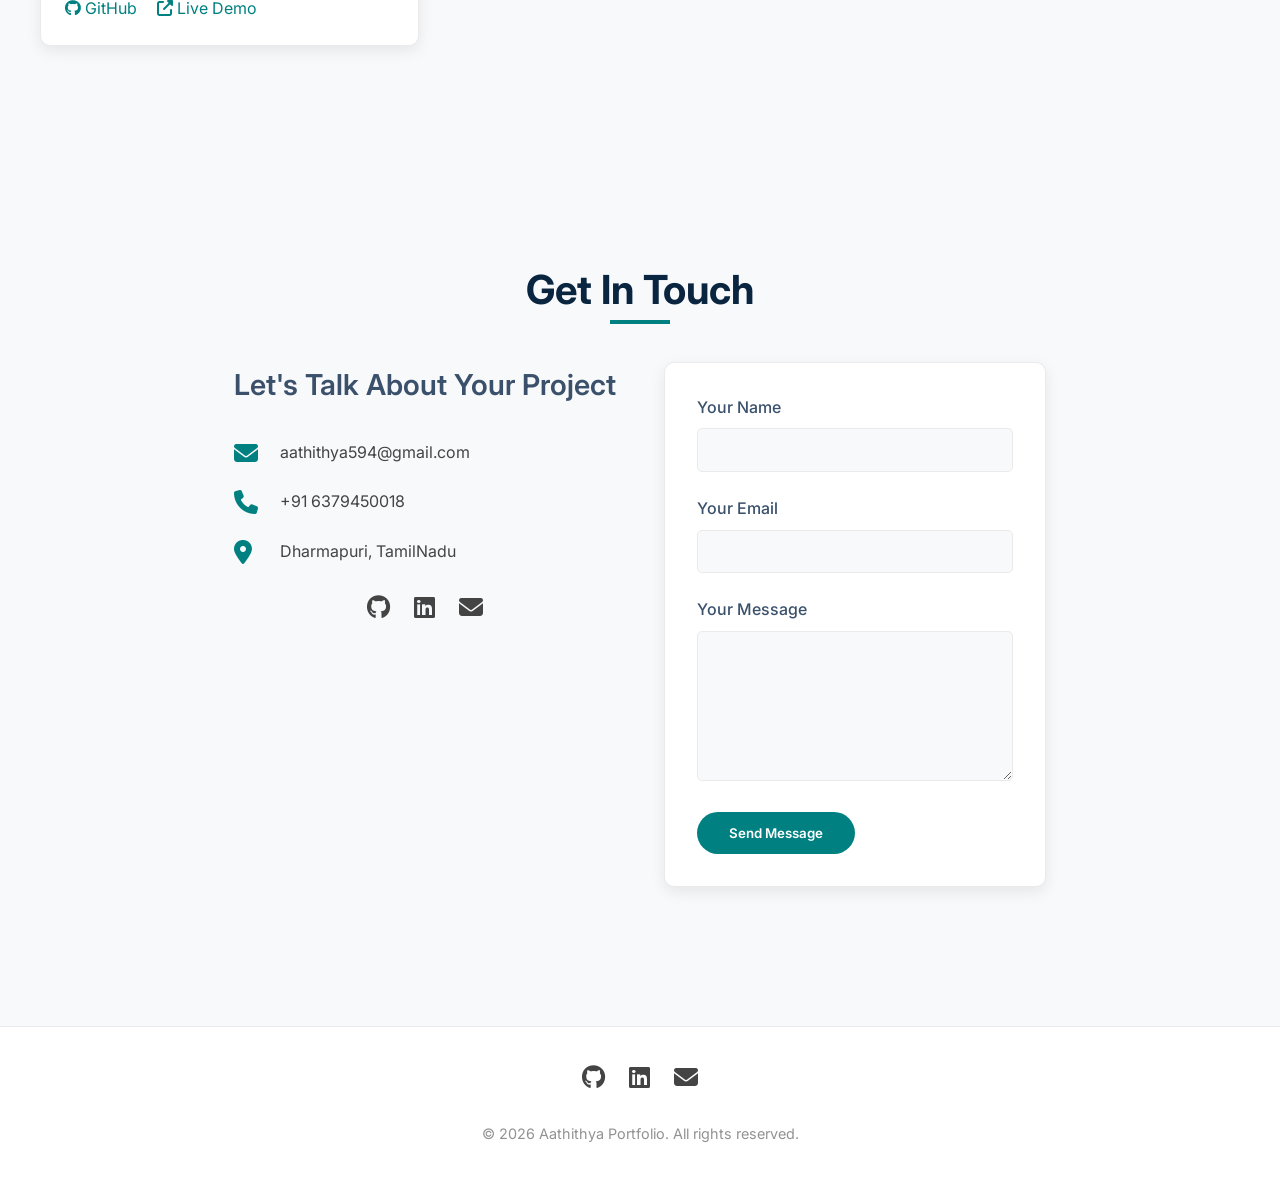
==== commit a47f9684: "Add Resumely AI project; refresh project links; bump footer year - Add "Resumely AI — ATS Resume Ana" ====
--- a/index.html
+++ b/index.html
@@ -455,7 +455,8 @@
                             <span class="tech-tag">Tailwind CSS</span>
                         </div>
                         <div class="project-links">
-                            <a href="#"><i class="fab fa-github"></i> GitHub</a>
+                            <a href="https://github.com/aathi2004/virtual-tryon-ai" target="_blank" rel="noopener noreferrer"><i class="fab fa-github"></i> GitHub</a>
+                            <a href="https://virtual-outfit-ai.vercel.app/" target="_blank" rel="noopener noreferrer"><i class="fas fa-external-link-alt"></i> Live Demo</a>
                         </div>
                     </div>
                 </div>
@@ -477,25 +478,33 @@
                             <span class="tech-tag">OAuth</span>
                         </div>
                         <div class="project-links">
-                            <a href="#"><i class="fab fa-github"></i> GitHub</a>
+                            <a href="https://github.com/aathi2004/client-report" target="_blank" rel="noopener noreferrer"><i class="fab fa-github"></i> GitHub</a>
+                            <a href="https://client-reporting-engine.vercel.app/" target="_blank" rel="noopener noreferrer"><i class="fas fa-external-link-alt"></i> Live Demo</a>
                         </div>
                     </div>
                 </div>
 
                 <div class="project-card">
                     <div class="project-image">
-                        <img src="sales image.png">
+                        <img src="resumely.png" alt="Resumely AI — ATS Resume Analyzer SaaS">
                     </div>
                     <div class="project-info">
-                        <h3>Sales Forecasting Analysis using Machine Learning</h3>
-                        <p>By analyzing historical sales data, I was able to identify key patterns and improve prediction accuracy. The model significantly enhanced forecast reliability, supporting data-driven business decisions.</p>
+                        <h3>Resumely AI — ATS Resume Analyzer SaaS</h3>
+                        <p>Built an AI-powered ATS Resume Analyzer SaaS using Next.js, TypeScript, Prisma, PostgreSQL, Clerk Auth, and Groq APIs with recruiter-style resume evaluation workflows. Implemented PDF upload, resume parsing, ATS scoring, keyword analysis, and interactive analytics dashboards with role-based recruiter feedback generation. Engineered production-ready SaaS architecture with authentication, Stripe subscription integration, UploadThing storage, and Vercel deployment optimization.</p>
                         <div class="project-tech">
-                            <span class="tech-tag">Python</span>
-                            <span class="tech-tag">Machine Learning</span>
-                            <span class="tech-tag">Linear Regression</span>
+                            <span class="tech-tag">Next.js</span>
+                            <span class="tech-tag">TypeScript</span>
+                            <span class="tech-tag">Prisma</span>
+                            <span class="tech-tag">PostgreSQL</span>
+                            <span class="tech-tag">Clerk Auth</span>
+                            <span class="tech-tag">Groq API</span>
+                            <span class="tech-tag">Stripe</span>
+                            <span class="tech-tag">UploadThing</span>
+                            <span class="tech-tag">Vercel</span>
                         </div>
                         <div class="project-links">
-                            <a href="#"><i class="fab fa-github"></i> GitHub</a>
+                            <a href="https://github.com/aathi2004/AI-Resume-Analyzer" target="_blank" rel="noopener noreferrer"><i class="fab fa-github"></i> GitHub</a>
+                            <a href="https://resumly-ai.vercel.app/" target="_blank" rel="noopener noreferrer"><i class="fas fa-external-link-alt"></i> Live Demo</a>
                         </div>
                     </div>
                 </div>
@@ -513,25 +522,8 @@
                             <span class="tech-tag">JavaScript</span>
                         </div>
                         <div class="project-links">
-                            <a href="#"><i class="fab fa-github"></i> GitHub</a>
-                        </div>
-                    </div>
-                </div>
-
-                <div class="project-card">
-                    <div class="project-image">
-                        <img src="obj det image.jpg">
-                    </div>
-                    <div class="project-info">
-                        <h3>Object Detection using Deep Learning</h3>
-                        <p>The project involved training on annotated datasets to accurately identify and localize multiple objects within images.</p>
-                        <div class="project-tech">
-                            <span class="tech-tag">Python</span>
-                            <span class="tech-tag">Deep Learning</span>
-                            <span class="tech-tag">Convolutional Neural Networks(CNN)</span>
-                        </div>
-                        <div class="project-links">
-                            <a href="#"><i class="fab fa-github"></i> GitHub</a>
+                            <a href="https://github.com/aathi2004/AathithyaPortfolio" target="_blank" rel="noopener noreferrer"><i class="fab fa-github"></i> GitHub</a>
+                            <a href="https://aathithya-webs.netlify.app/" target="_blank" rel="noopener noreferrer"><i class="fas fa-external-link-alt"></i> Live Demo</a>
                         </div>
                     </div>
                 </div>
@@ -595,7 +587,7 @@
                 <a href="https://www.linkedin.com/in/aathithya102004/"><i class="fab fa-linkedin"></i></a>
                 <a href="mailto:aathithya594@gmail.com"><i class="fas fa-envelope"></i></a>
             </div>
-            <p class="copyright">&copy; 2025 Aathithya Portfolio. All rights reserved.</p>
+            <p class="copyright">&copy; 2026 Aathithya Portfolio. All rights reserved.</p>
         </div>
     </footer>
 
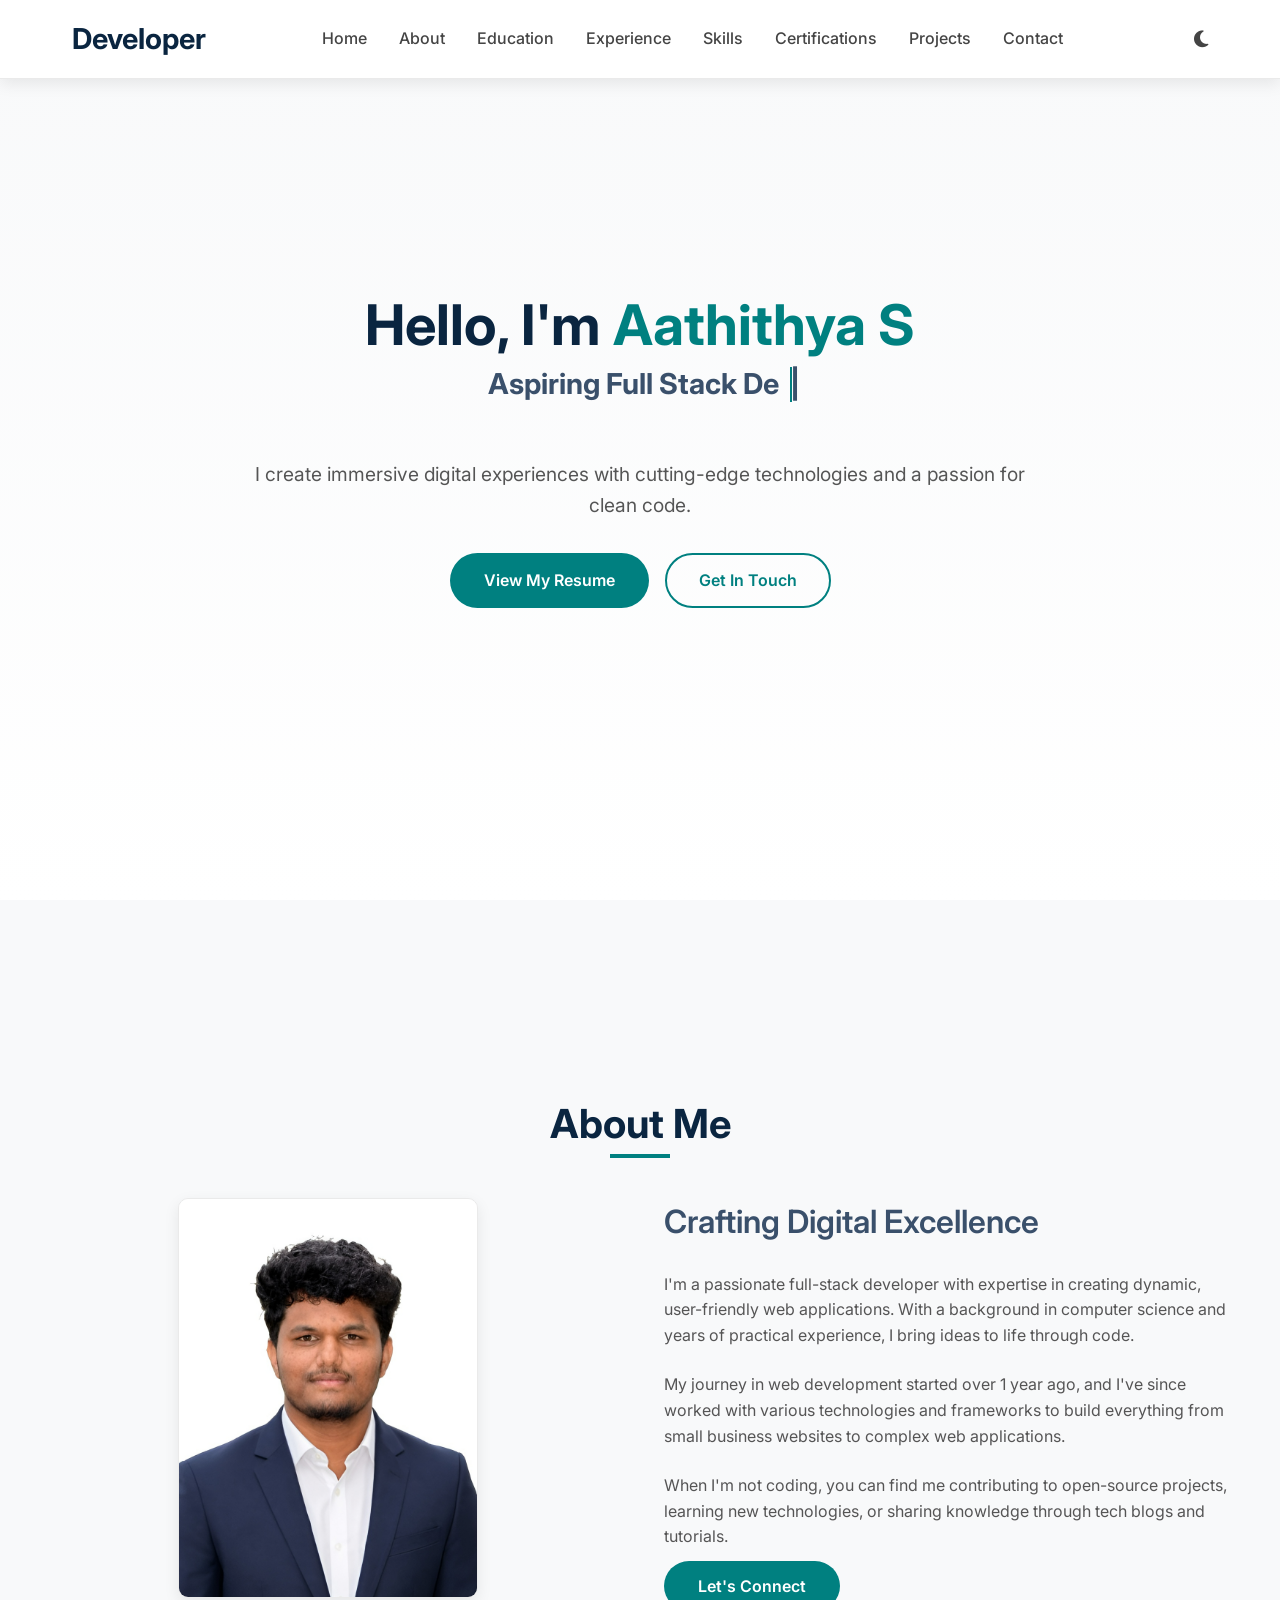
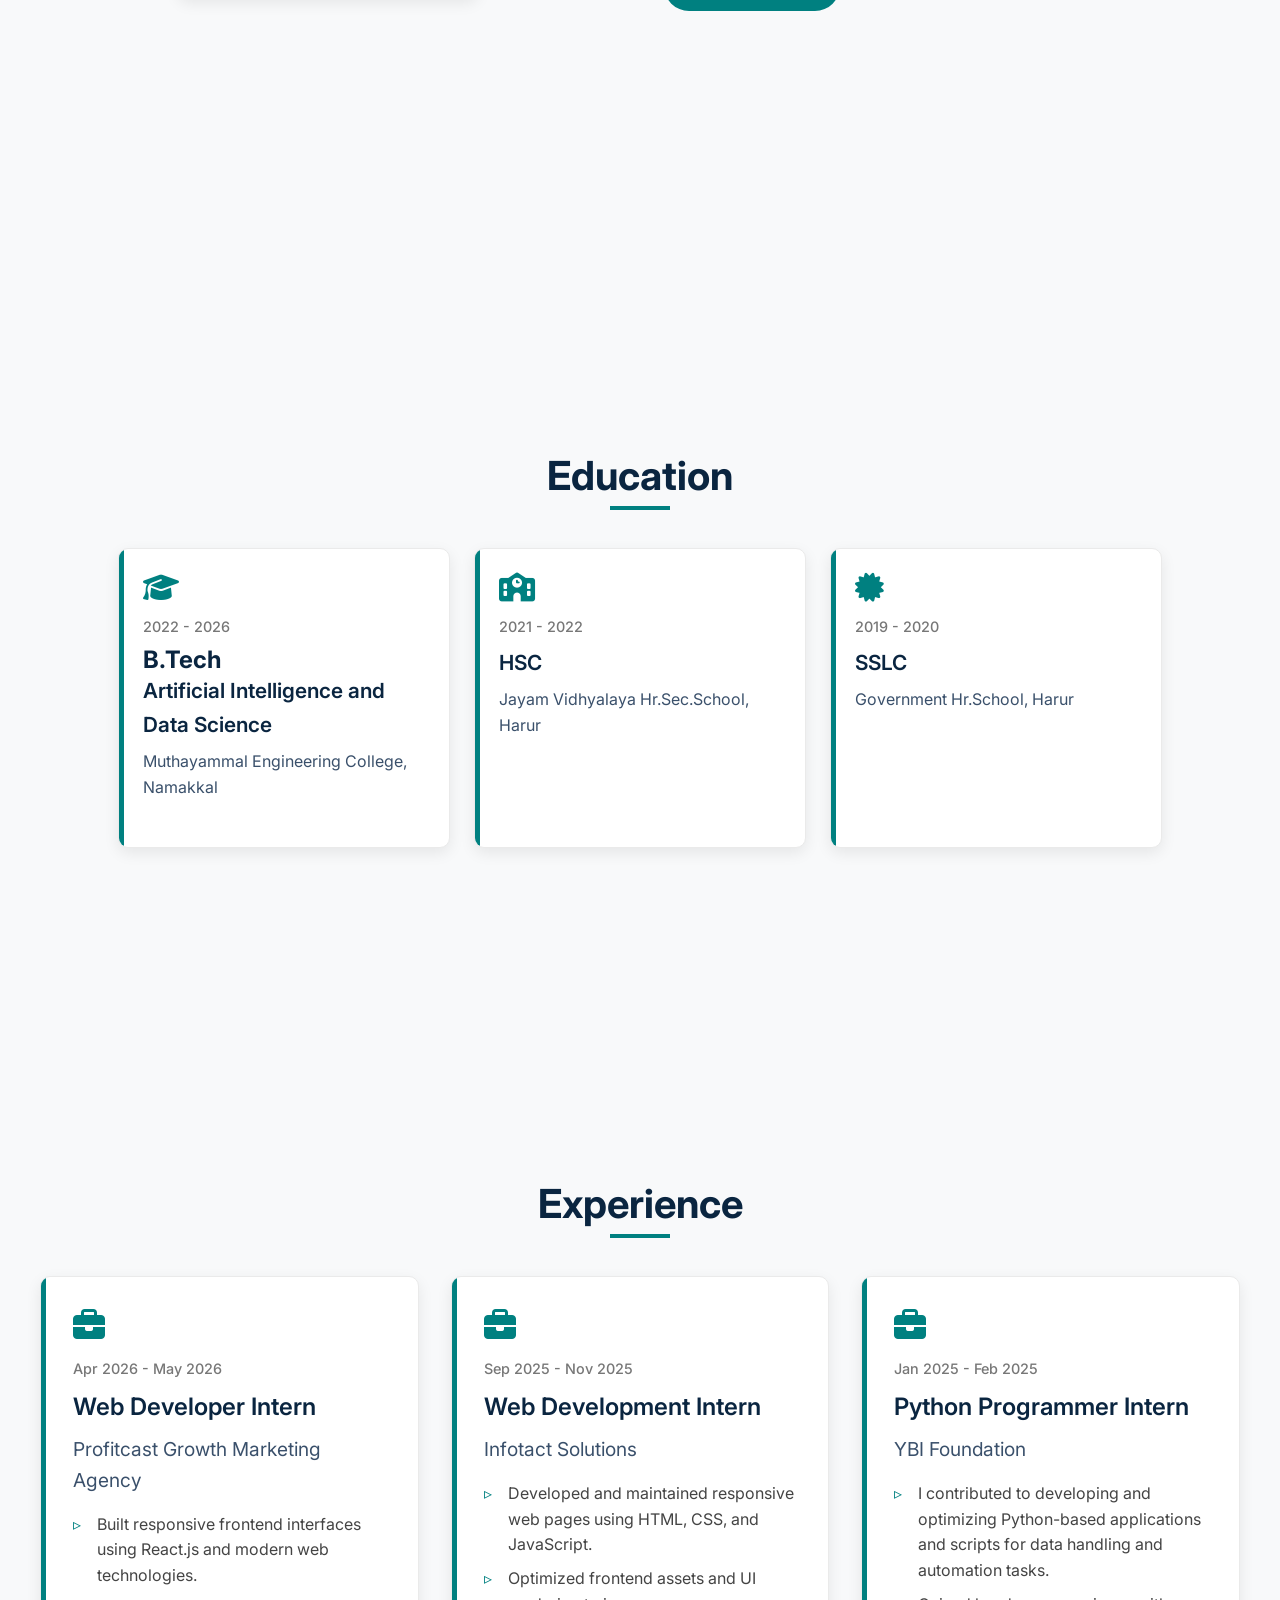
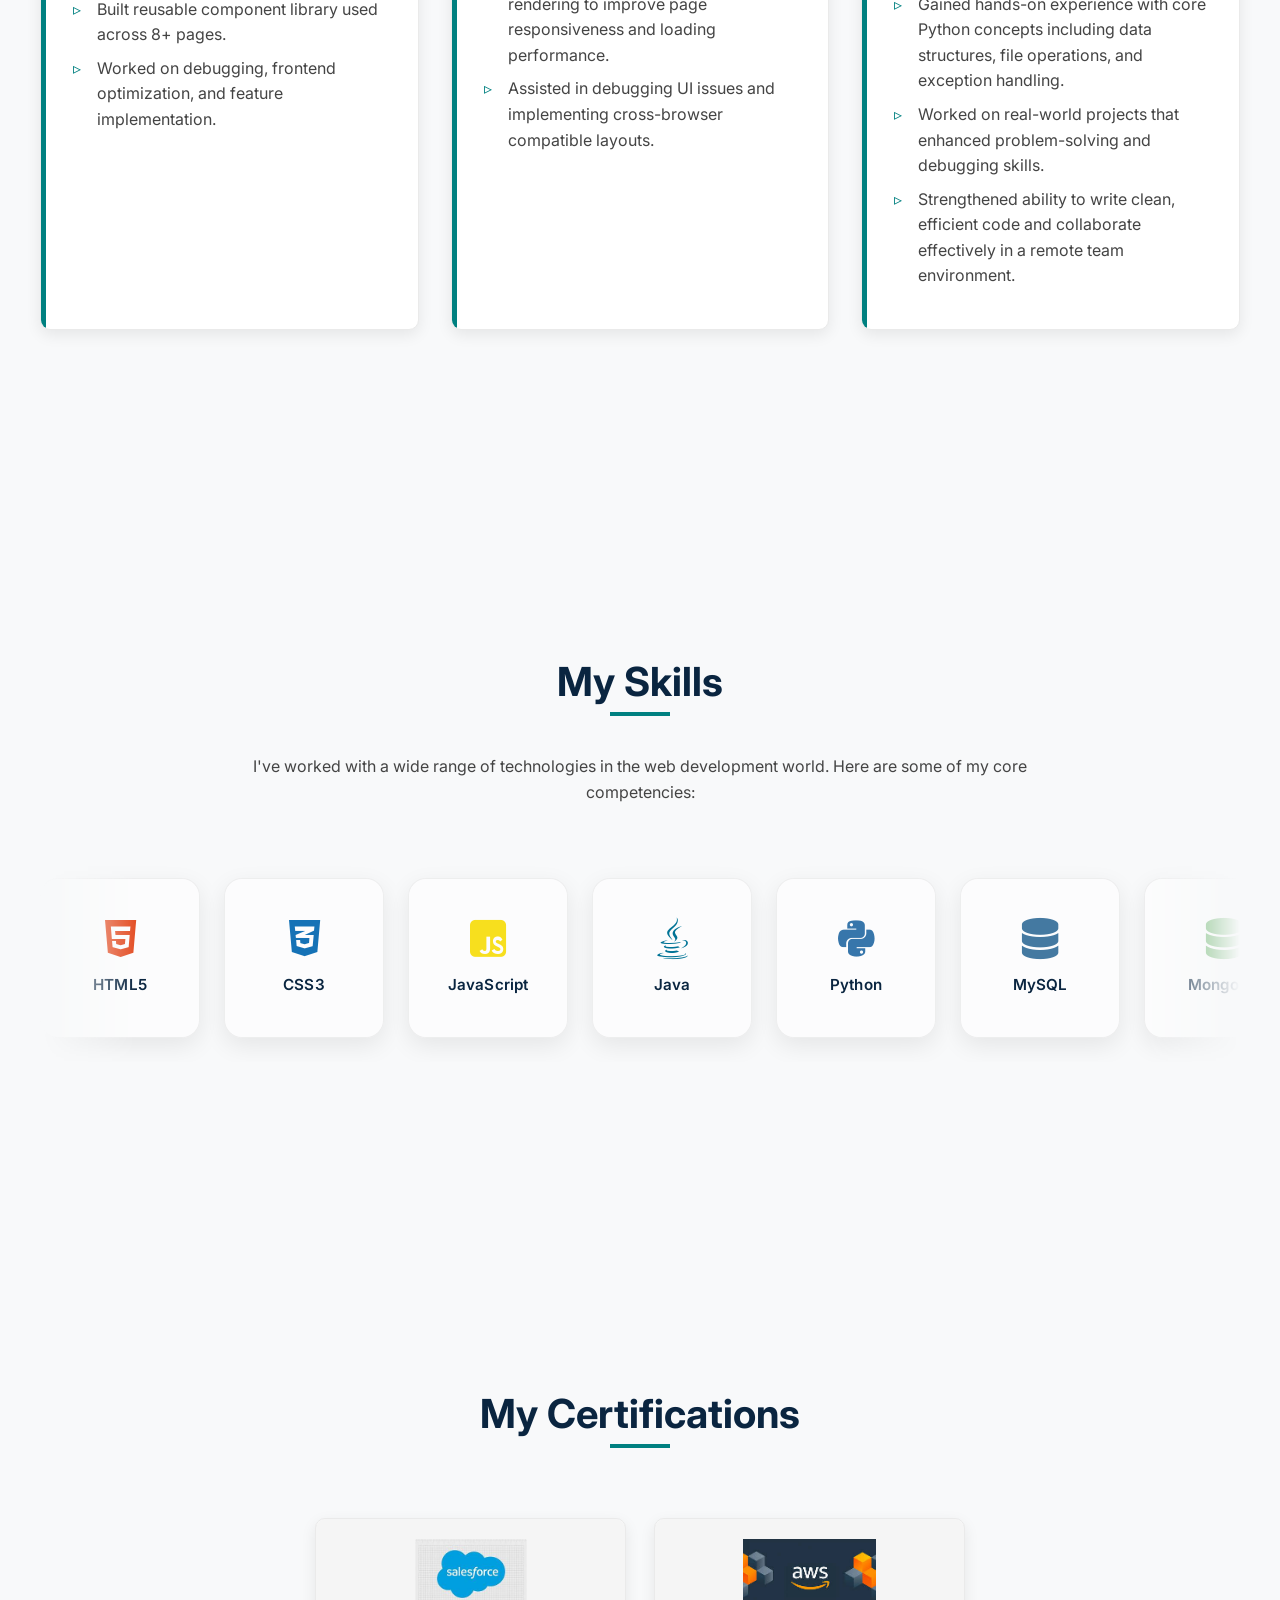
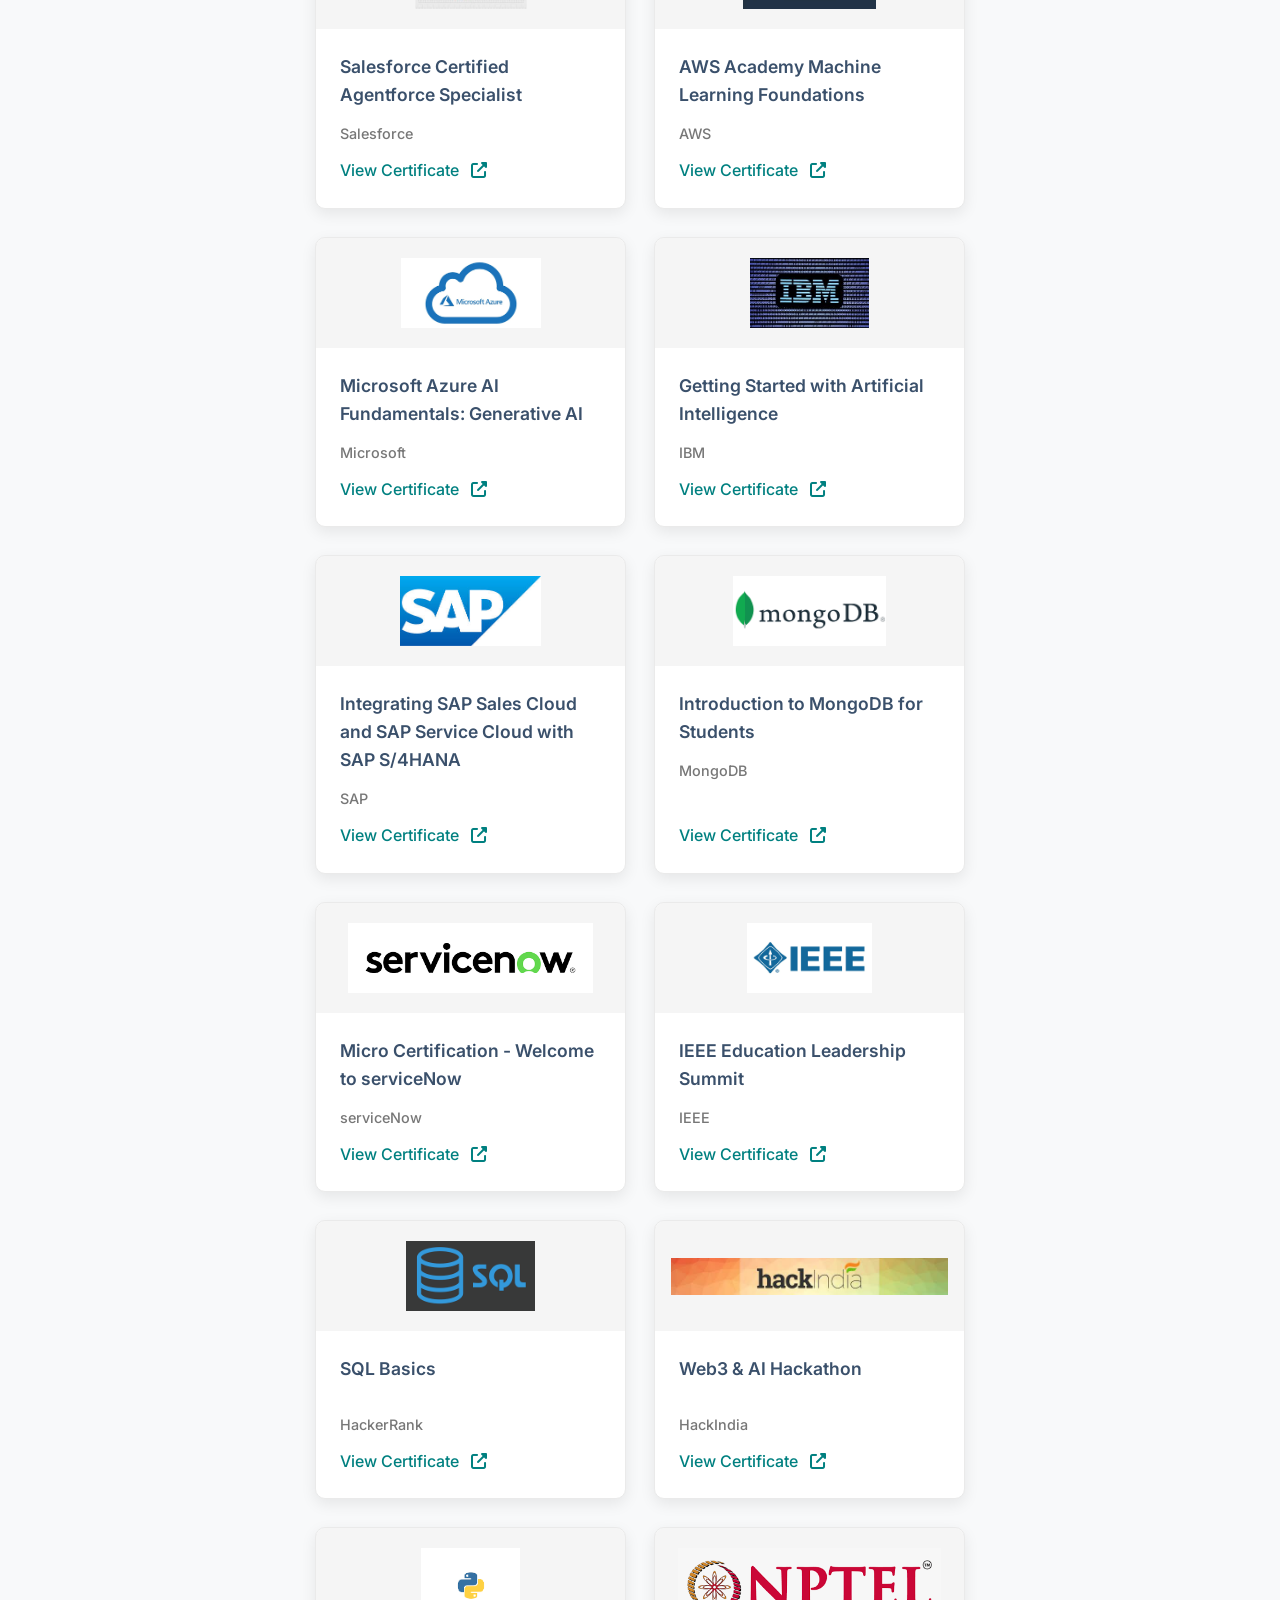
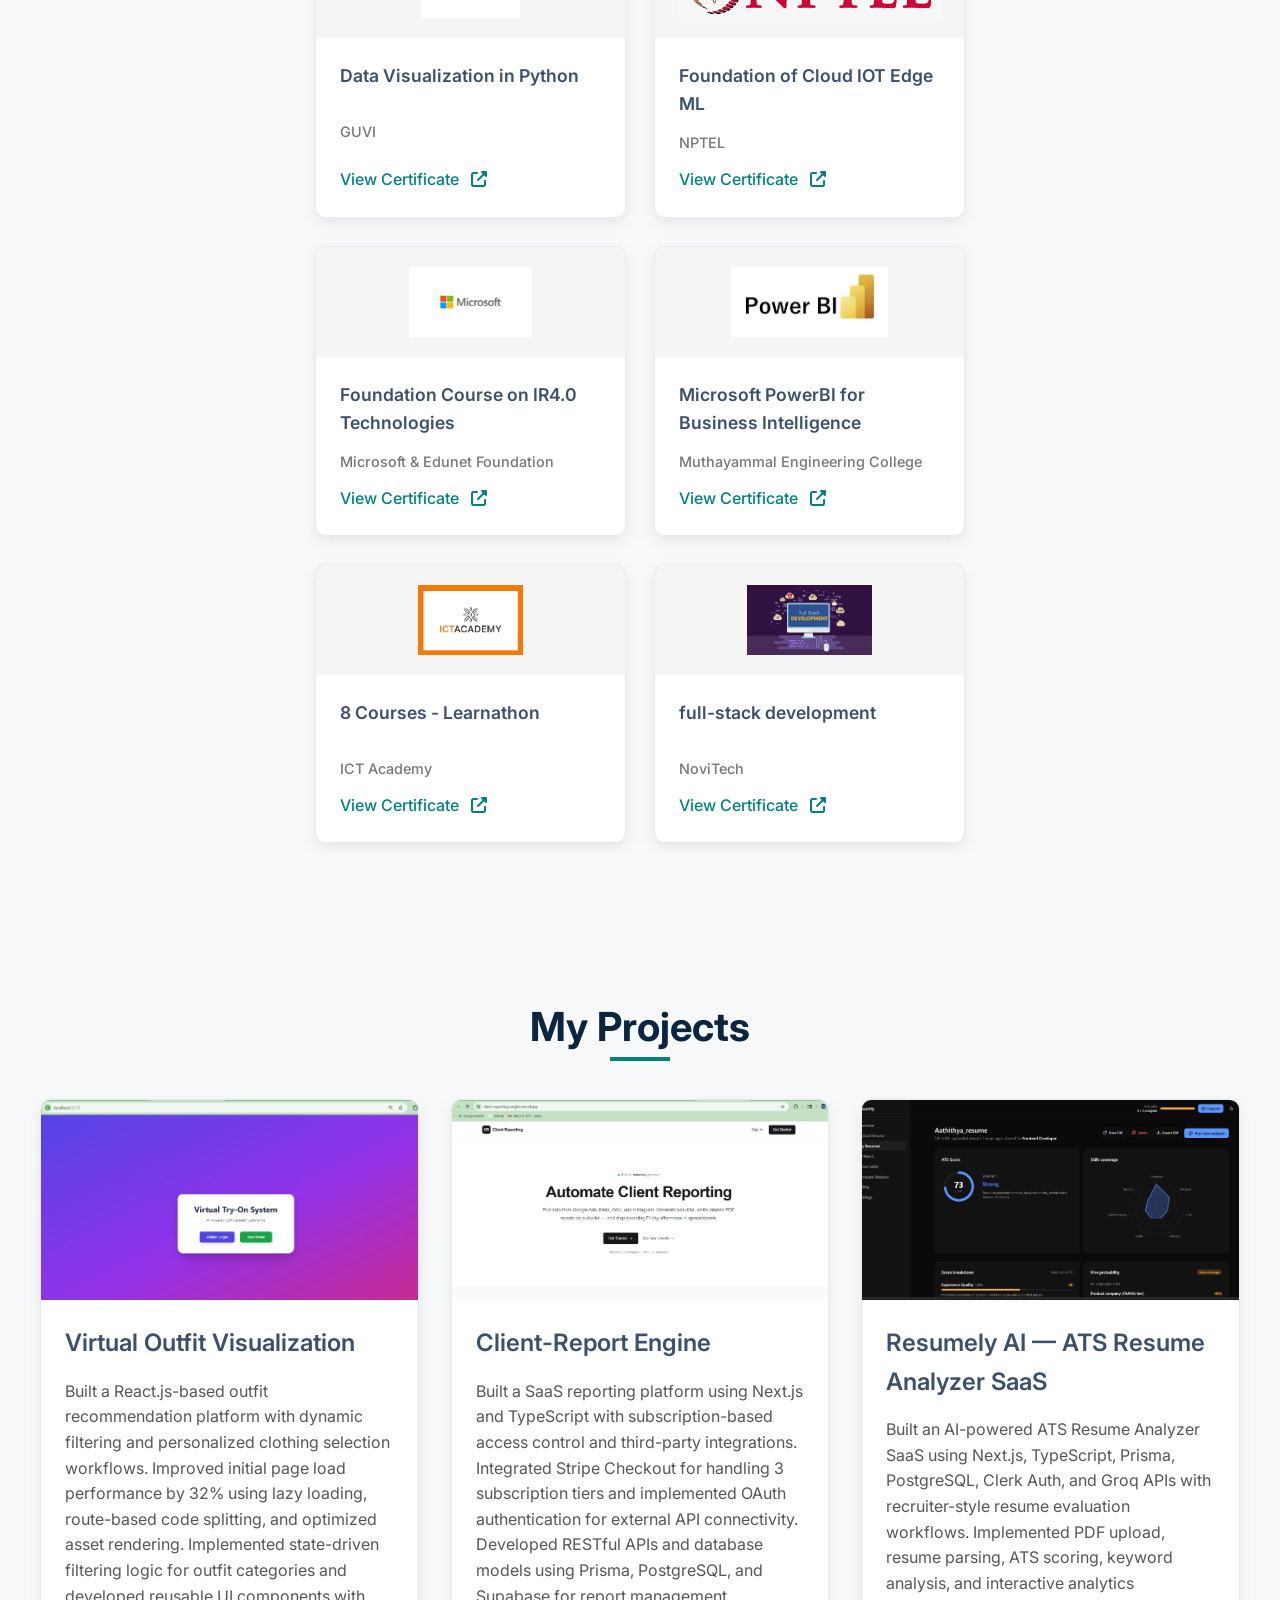
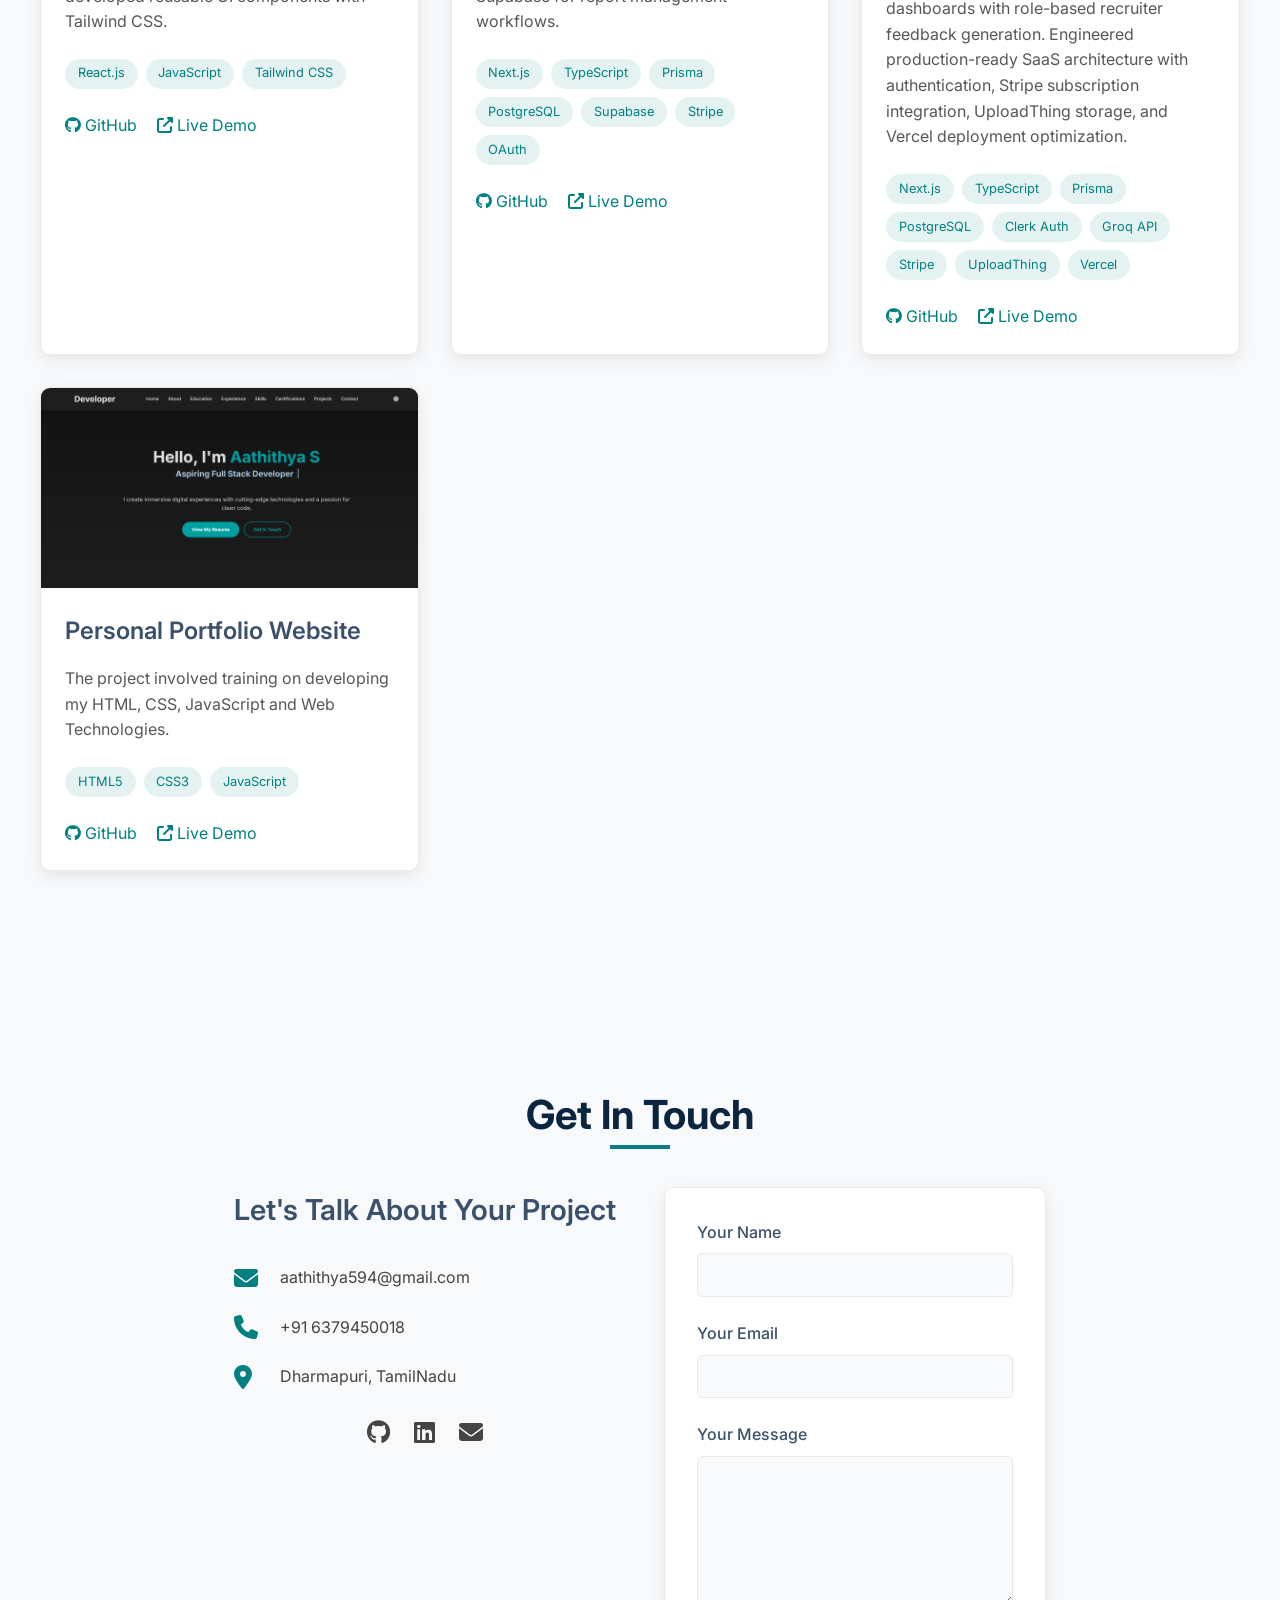
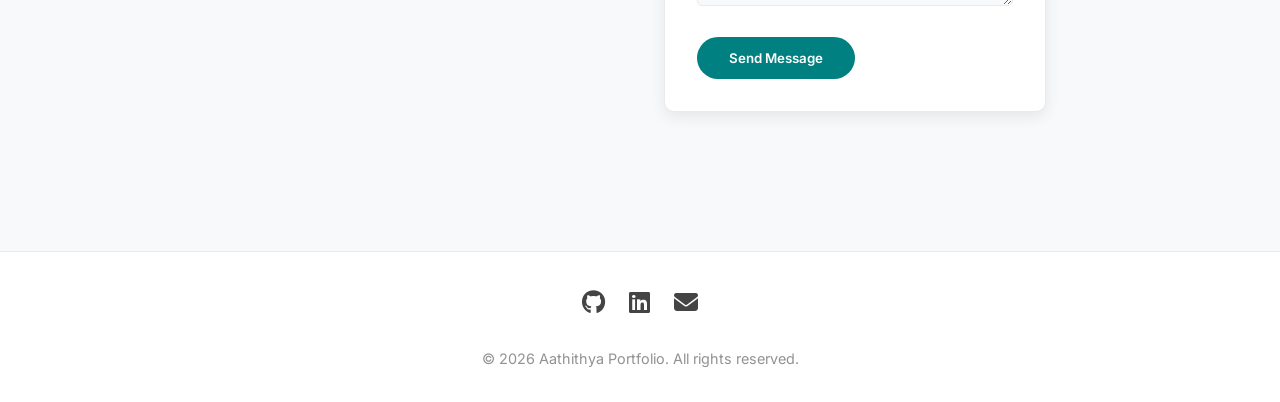
==== commit ef84f9dc: "Make portfolio fully responsive (desktop / tablet / mobile) - Add hamburger nav on tablets (<=1024px" ====
--- a/index.html
+++ b/index.html
@@ -2,11 +2,17 @@
 <html lang="en">
 <head>
     <meta charset="UTF-8">
-    <meta name="viewport" content="width=device-width, initial-scale=1.0">
+    <meta name="viewport" content="width=device-width, initial-scale=1.0, viewport-fit=cover">
+    <meta name="description" content="Aathithya S — Full Stack Developer & AI enthusiast. Portfolio of web development projects, internships, certifications and skills.">
+    <meta name="author" content="Aathithya S">
+    <meta name="theme-color" content="#008080">
+    <meta property="og:title" content="Aathithya S — Portfolio">
+    <meta property="og:description" content="Full Stack Developer & AI enthusiast. Projects, internships, certifications and skills.">
+    <meta property="og:type" content="website">
     <title>Aathithya Portfolio</title>
     <link rel="stylesheet" href="https://cdnjs.cloudflare.com/ajax/libs/font-awesome/6.4.0/css/all.min.css">
     <link href="https://fonts.googleapis.com/css2?family=Inter:wght@300;400;500;600;700&display=swap" rel="stylesheet">
-    <link rel="stylesheet" href="style.css?v=marquee1">
+    <link rel="stylesheet" href="style.css?v=responsive1">
 </head>
 <body>
     <!-- Navigation -->
@@ -26,7 +32,7 @@
             <button class="theme-toggle" id="themeToggle">
                 <i class="fas fa-moon"></i>
             </button>
-            <div class="hamburger">
+            <div class="hamburger" role="button" tabindex="0" aria-label="Toggle navigation menu" aria-expanded="false">
                 <span></span>
                 <span></span>
                 <span></span>
@@ -63,7 +69,7 @@
             <h2 class="section-title">About Me</h2>
             <div class="about-content">
                 <div class="about-image">
-                    <img src="myself.png">
+                    <img src="myself.png" alt="Photo of Aathithya S" loading="lazy" decoding="async">
                 </div>
                 <div class="about-text">
                     <h3>Crafting Digital Excellence</h3>
@@ -444,7 +450,7 @@
             <div class="projects-grid">
                 <div class="project-card">
                     <div class="project-image">
-                        <img src="virtual-outfit.png" alt="Virtual Outfit Visualization">
+                        <img src="virtual-outfit.png" alt="Virtual Outfit Visualization" loading="lazy" decoding="async">
                     </div>
                     <div class="project-info">
                         <h3>Virtual Outfit Visualization</h3>
@@ -463,7 +469,7 @@
 
                 <div class="project-card">
                     <div class="project-image">
-                        <img src="client-report.png" alt="Client-Report Engine">
+                        <img src="client-report.png" alt="Client-Report Engine" loading="lazy" decoding="async">
                     </div>
                     <div class="project-info">
                         <h3>Client-Report Engine</h3>
@@ -486,7 +492,7 @@
 
                 <div class="project-card">
                     <div class="project-image">
-                        <img src="resumely.png" alt="Resumely AI — ATS Resume Analyzer SaaS">
+                        <img src="resumely.png" alt="Resumely AI — ATS Resume Analyzer SaaS" loading="lazy" decoding="async">
                     </div>
                     <div class="project-info">
                         <h3>Resumely AI — ATS Resume Analyzer SaaS</h3>
@@ -511,7 +517,7 @@
 
                 <div class="project-card">
                     <div class="project-image">
-                        <img src="portfolio image.png">
+                        <img src="portfolio image.png" alt="Personal Portfolio Website" loading="lazy" decoding="async">
                     </div>
                     <div class="project-info">
                         <h3>Personal Portfolio Website</h3>
@@ -591,7 +597,7 @@
         </div>
     </footer>
 
-    <script src="script.js?v=marquee1"></script>
+    <script src="script.js?v=responsive1"></script>
 </body>
 </html>
 
--- a/style.css
+++ b/style.css
@@ -32,6 +32,7 @@
 
 html {
     scroll-behavior: smooth;
+    scroll-padding-top: 80px;
 }
 
 body {
@@ -41,6 +42,11 @@
     overflow-x: hidden;
     transition: var(--transition);
     font-weight: 400;
+}
+
+/* Responsive media defaults */
+img {
+    max-width: 100%;
 }
 
 /* Typography Scale */
@@ -649,8 +655,8 @@
 /* Certifications Section */
 .certifications-grid {
     display: grid;
-    grid-template-columns: repeat(3, 1fr);
-    gap: 2rem;
+    grid-template-columns: repeat(auto-fill, minmax(min(100%, 270px), 1fr));
+    gap: 1.75rem;
     margin-top: 2rem;
 }
 
@@ -672,25 +678,27 @@
 }
 
 .certification-image {
-   
-    height: 80px;
-    width: 500px;
+    height: 110px;
+    width: 100%;
     overflow: hidden;
     display: flex;
     align-items: center;
     justify-content: center;
-    background: rgba(0, 0, 0, 0.05);
-    padding: 1rem;
-    position: relative;
-    right: 65px;
-   
-}
+    background: rgba(0, 0, 0, 0.04);
+    padding: 1.25rem 1rem;
+}
+
+.dark-mode .certification-image {
+    background: rgba(255, 255, 255, 0.06);
+}
+
 .certification-image img {
-    height: 250px;;
-    width: 400px;
+    max-width: 100%;
+    max-height: 100%;
+    width: auto;
+    height: auto;
     object-fit: contain;
     transition: transform 0.5s;
-   
 }
 
 .certification-card:hover .certification-image img {
@@ -741,7 +749,7 @@
 /* Projects Section */
 .projects-grid {
     display: grid;
-    grid-template-columns: repeat(auto-fill, minmax(300px, 1fr));
+    grid-template-columns: repeat(auto-fill, minmax(min(100%, 300px), 1fr));
     gap: 2rem;
 }
 
@@ -937,33 +945,47 @@
     color: var(--muted-text);
 }
 
-/* Responsive Design */
-@media (max-width: 992px) {
+/* ======================================================================
+   Responsive Design
+   Breakpoints:  <=1024 tablet/landscape   <=768 portrait tablet/phablet
+                 <=480 phones              short/landscape screens
+   ====================================================================== */
+
+/* --- Tablets & small laptops --- */
+@media (max-width: 1024px) {
     .about-content,
     .contact-container {
         grid-template-columns: 1fr;
-    }
-    
+        gap: 2.5rem;
+    }
+
+    .about-text {
+        text-align: center;
+    }
+
     .hero-title {
         font-size: 3rem;
     }
-    
+
     .section-title {
-        font-size: 2rem;
-    }
-    
+        font-size: 2.2rem;
+    }
+
     .education-container {
         flex-direction: column;
         align-items: center;
     }
-    
+
     .education-card {
         width: 100%;
-        max-width: 500px;
-    }
-}
-
-@media (max-width: 768px) {
+        max-width: 520px;
+    }
+
+    .experience-card {
+        max-width: 560px;
+    }
+
+    /* Collapse the nav into a hamburger menu on tablets */
     .nav-links {
         display: none;
         position: absolute;
@@ -972,54 +994,100 @@
         width: 100%;
         background: var(--card-bg);
         flex-direction: column;
-        padding: 1rem 0;
+        padding: 0.5rem 0;
         text-align: center;
-        box-shadow: 0 5px 10px rgba(0, 0, 0, 0.1);
-    }
-    
+        gap: 0;
+        box-shadow: 0 8px 16px rgba(0, 0, 0, 0.12);
+        border-bottom: 1px solid var(--border-color);
+        max-height: calc(100vh - 64px);
+        overflow-y: auto;
+    }
+
     .nav-links.active {
         display: flex;
     }
-    
+
+    .nav-links a {
+        padding: 0.85rem 1rem;
+    }
+
     .hamburger {
         display: flex;
-    }
-    
+        padding: 4px;
+    }
+
     .hamburger.active span:nth-child(1) {
         transform: rotate(45deg) translate(5px, 5px);
     }
-    
+
     .hamburger.active span:nth-child(2) {
         opacity: 0;
     }
-    
+
     .hamburger.active span:nth-child(3) {
         transform: rotate(-45deg) translate(7px, -6px);
     }
-    
+}
+
+/* --- Portrait tablets / large phones --- */
+@media (max-width: 768px) {
+    section {
+        padding: 4rem 1.5rem;
+    }
+
+    .nav-container {
+        padding: 0 1.5rem;
+    }
+
     .projects-grid {
         grid-template-columns: 1fr;
     }
-    
+
     .hero-title {
         font-size: 2.5rem;
     }
-    
+
     .hero-subtitle {
         font-size: 1.5rem;
-    }
-    
+        min-height: 50px;
+    }
+
+    .hero-description {
+        font-size: 1.1rem;
+    }
+
+    .section-title {
+        font-size: 2rem;
+        margin-bottom: 2.5rem;
+    }
+
+    .about-text h3 {
+        font-size: 1.7rem;
+    }
+
     .education-card {
         height: auto;
-        min-height: 200px;
-    }
-    
+        min-height: 0;
+    }
+
     .education-details {
         display: block;
     }
-    
+
+    .education-card:hover {
+        transform: none;
+    }
+
     .about-image {
         margin: 0 auto 2rem;
+        height: 360px;
+        width: min(300px, 80vw);
+    }
+
+    .experience-card {
+        max-width: 100%;
+        min-width: 0;
+        padding: 1.5rem;
     }
 
     .skills-container {
@@ -1037,22 +1105,84 @@
     }
 }
 
+/* --- Phones --- */
 @media (max-width: 480px) {
     section {
         padding: 3rem 1rem;
-    }
-    
+        min-height: auto;
+    }
+
+    #home {
+        min-height: 100vh;
+    }
+
+    .nav-container {
+        padding: 0 1rem;
+    }
+
+    .logo {
+        font-size: 1.5rem;
+    }
+
     .hero-title {
         font-size: 2rem;
     }
-    
+
+    .hero-subtitle {
+        font-size: 1.25rem;
+        min-height: 44px;
+    }
+
+    .hero-description {
+        font-size: 1rem;
+    }
+
+    .section-title {
+        font-size: 1.7rem;
+        margin-bottom: 2rem;
+    }
+
     .cta-buttons {
         flex-direction: column;
-    }
-    
+        align-items: stretch;
+    }
+
     .btn {
         width: 100%;
         text-align: center;
+    }
+
+    .about-text h3 {
+        font-size: 1.5rem;
+    }
+
+    .about-image {
+        width: 100%;
+        max-width: 280px;
+        height: 340px;
+    }
+
+    .education-card,
+    .experience-card {
+        min-width: 0;
+        padding: 1.5rem 1.25rem;
+    }
+
+    .certification-info h3 {
+        min-height: 0;
+        font-size: 1.05rem;
+    }
+
+    .project-info h3 {
+        font-size: 1.3rem;
+    }
+
+    .contact-info h3 {
+        font-size: 1.5rem;
+    }
+
+    .contact-form {
+        padding: 1.5rem 1.25rem;
     }
 
     .skills-container {
@@ -1067,6 +1197,21 @@
 
     .skill-name {
         font-size: 0.8rem;
+    }
+}
+
+/* --- Short / landscape screens: don't force full-height sections --- */
+@media (max-height: 600px) and (orientation: landscape) {
+    section {
+        min-height: auto;
+        padding-top: 5.5rem;
+        padding-bottom: 3rem;
+    }
+
+    #home {
+        min-height: auto;
+        padding-top: 6rem;
+        padding-bottom: 3rem;
     }
 }
 
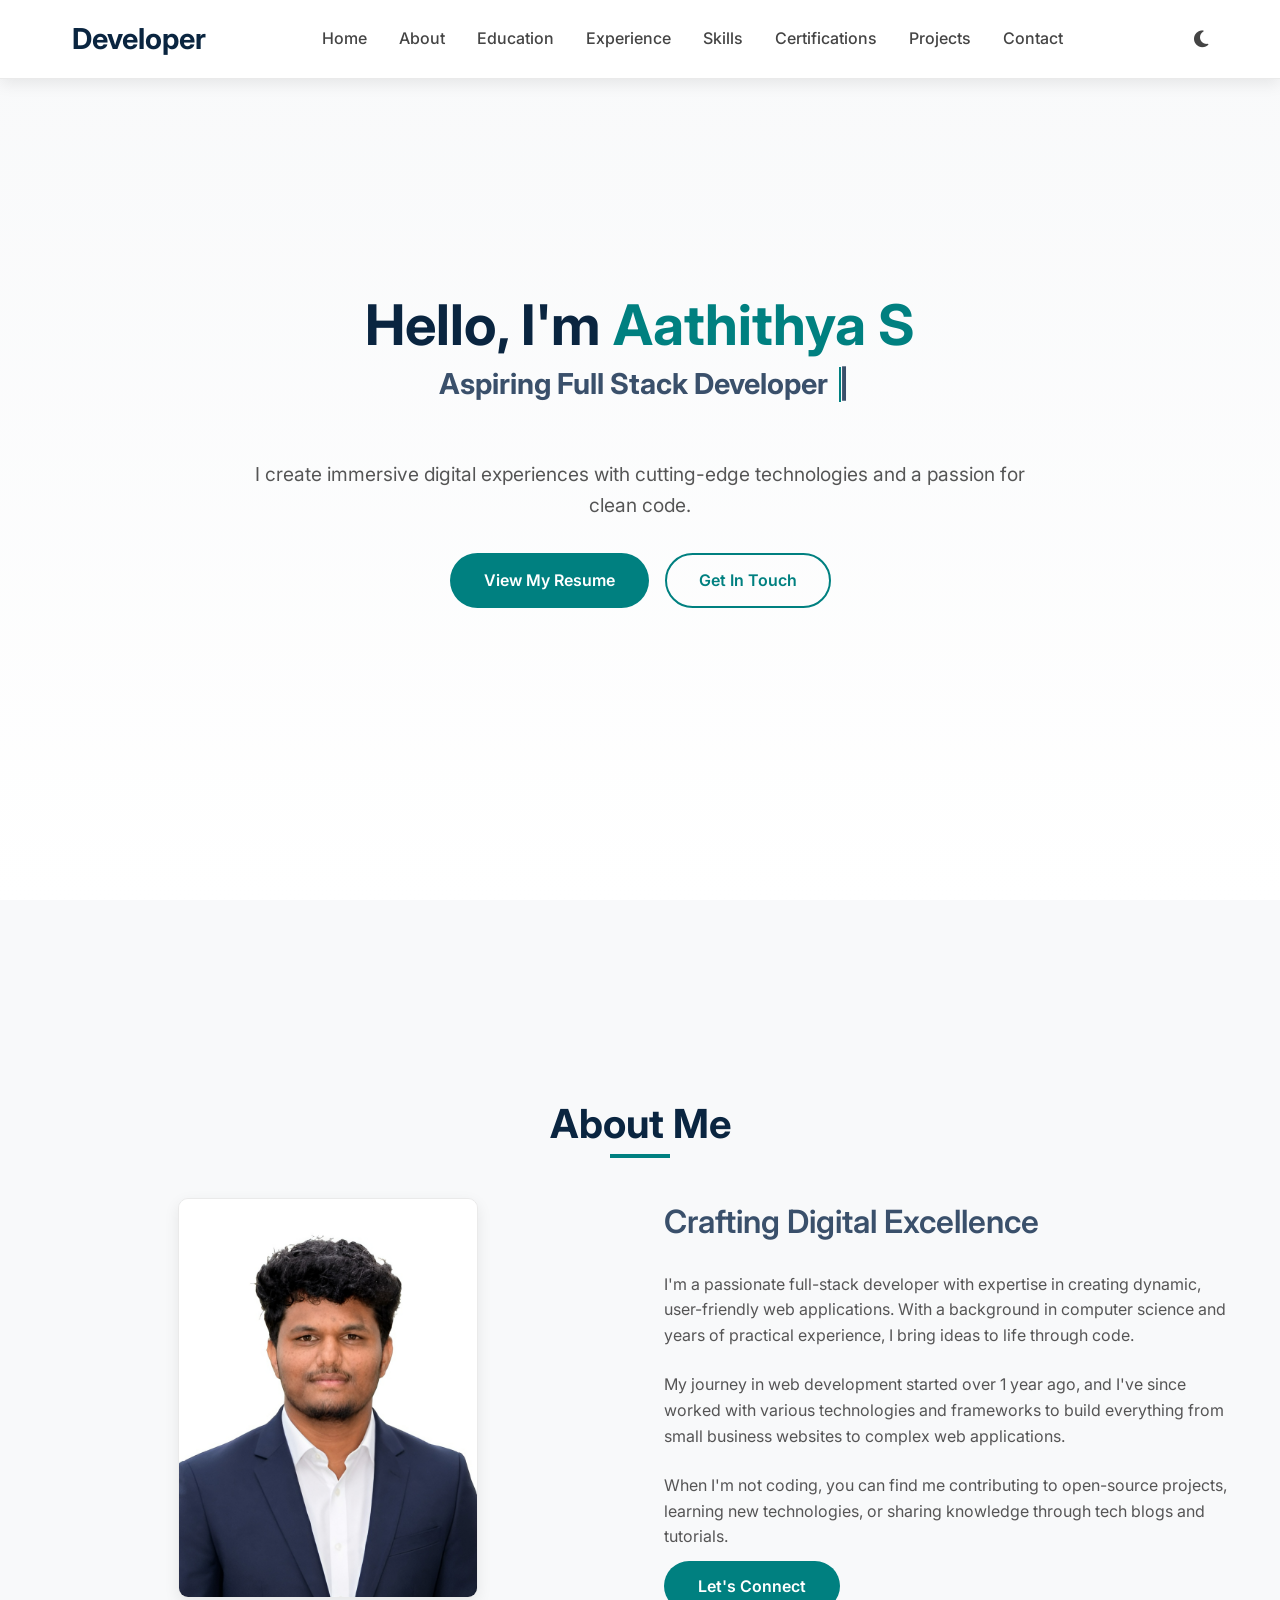
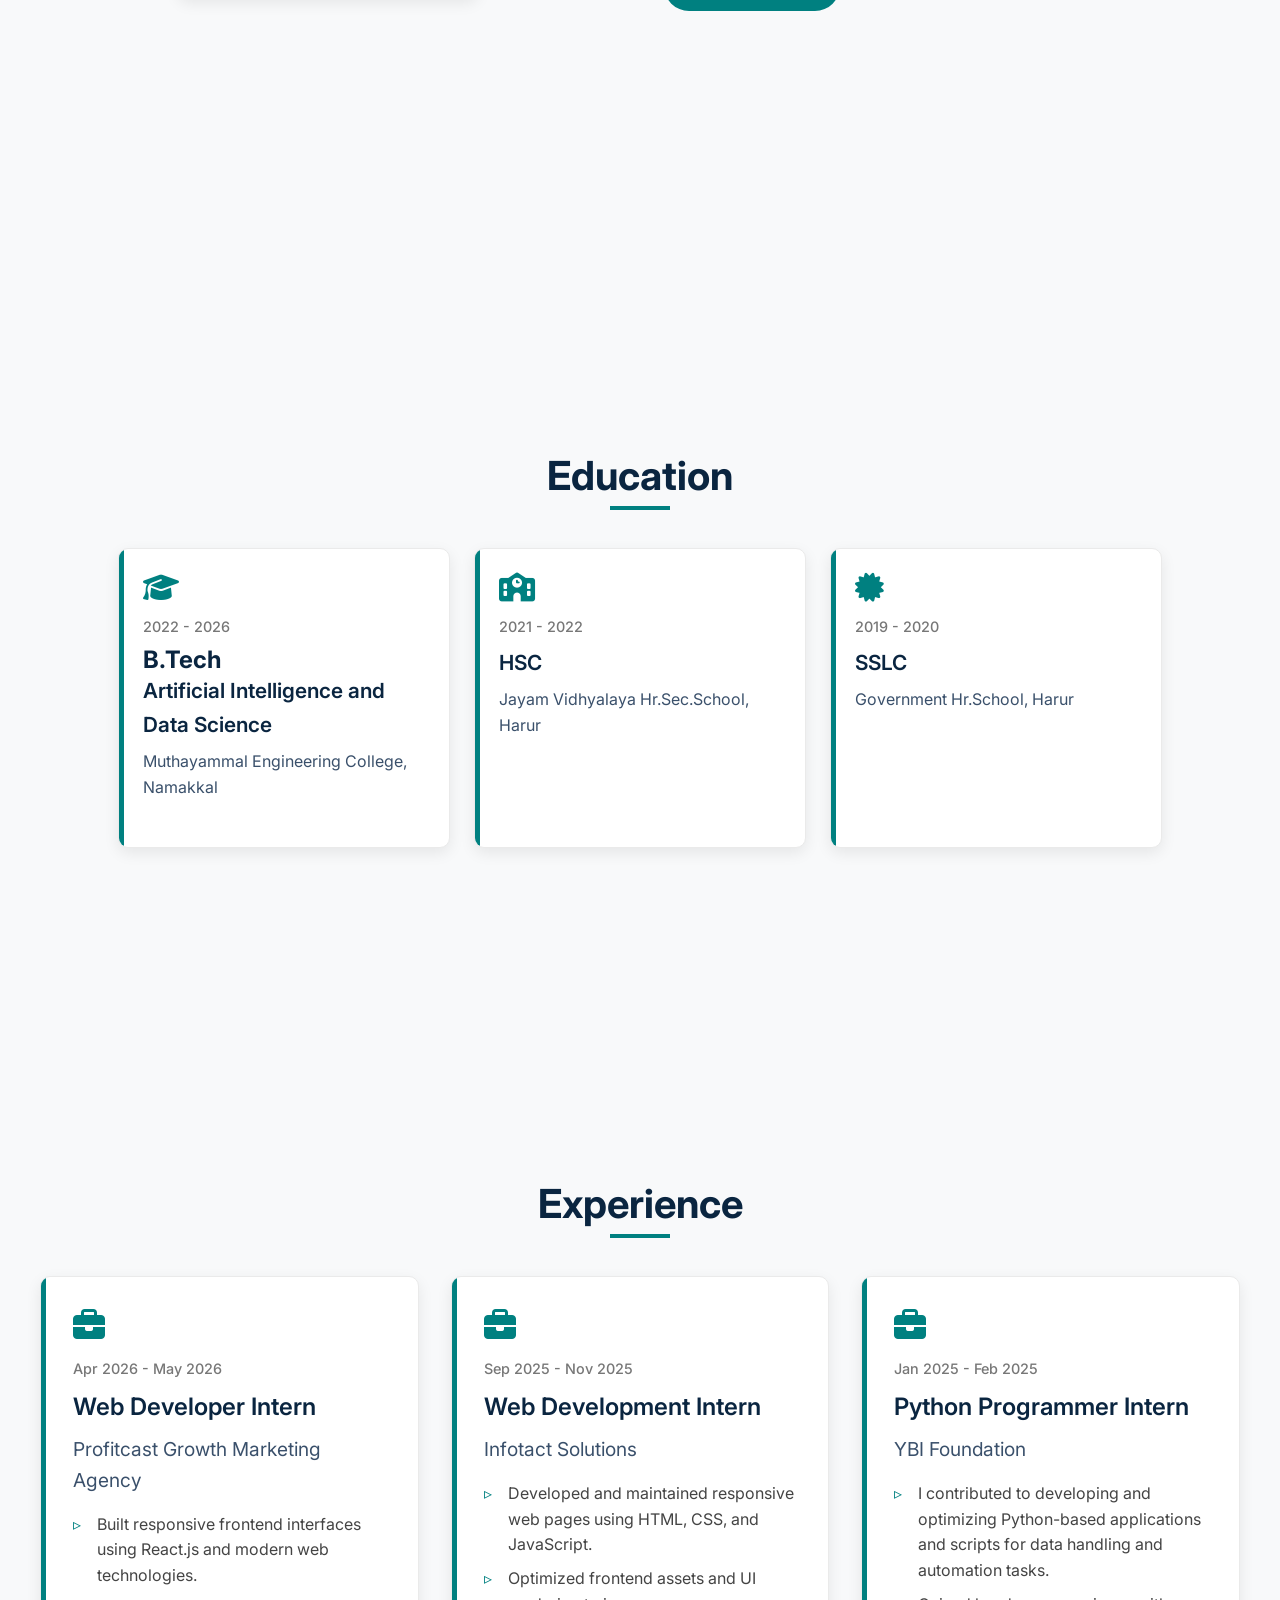
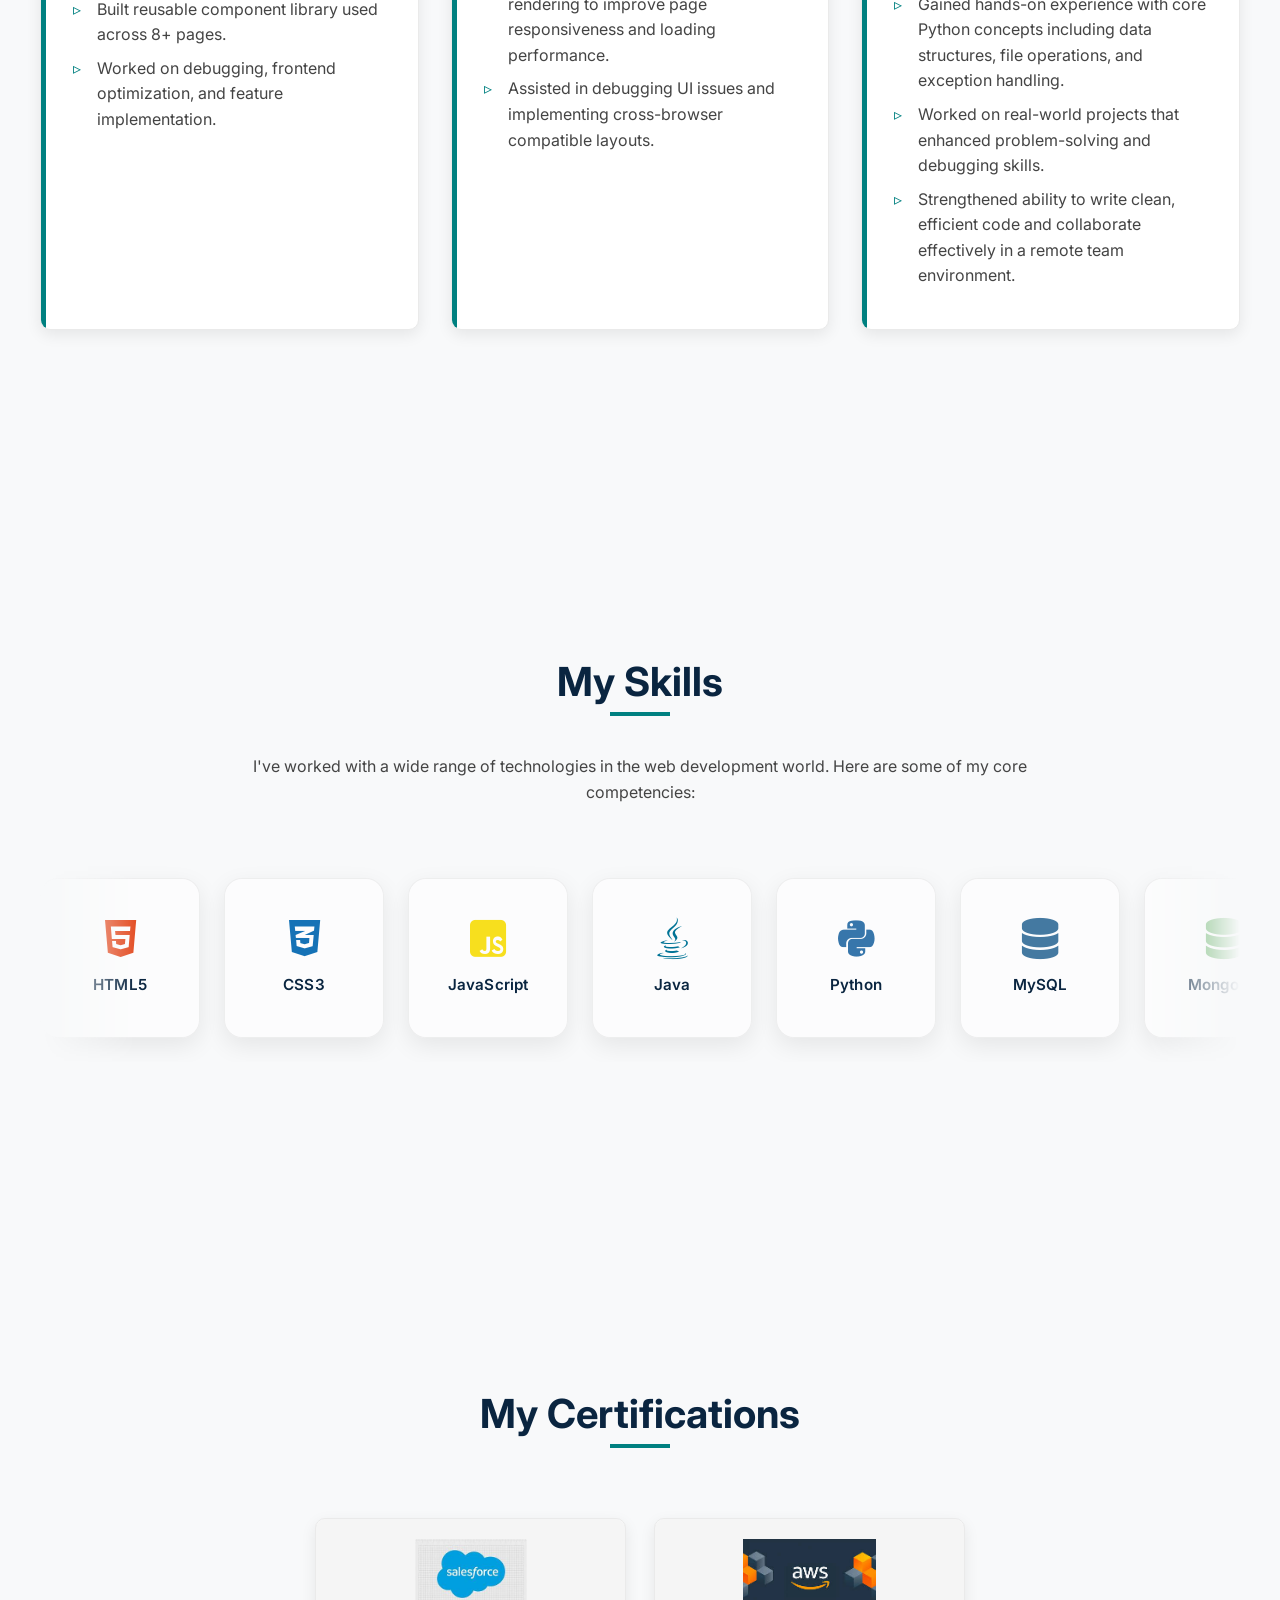
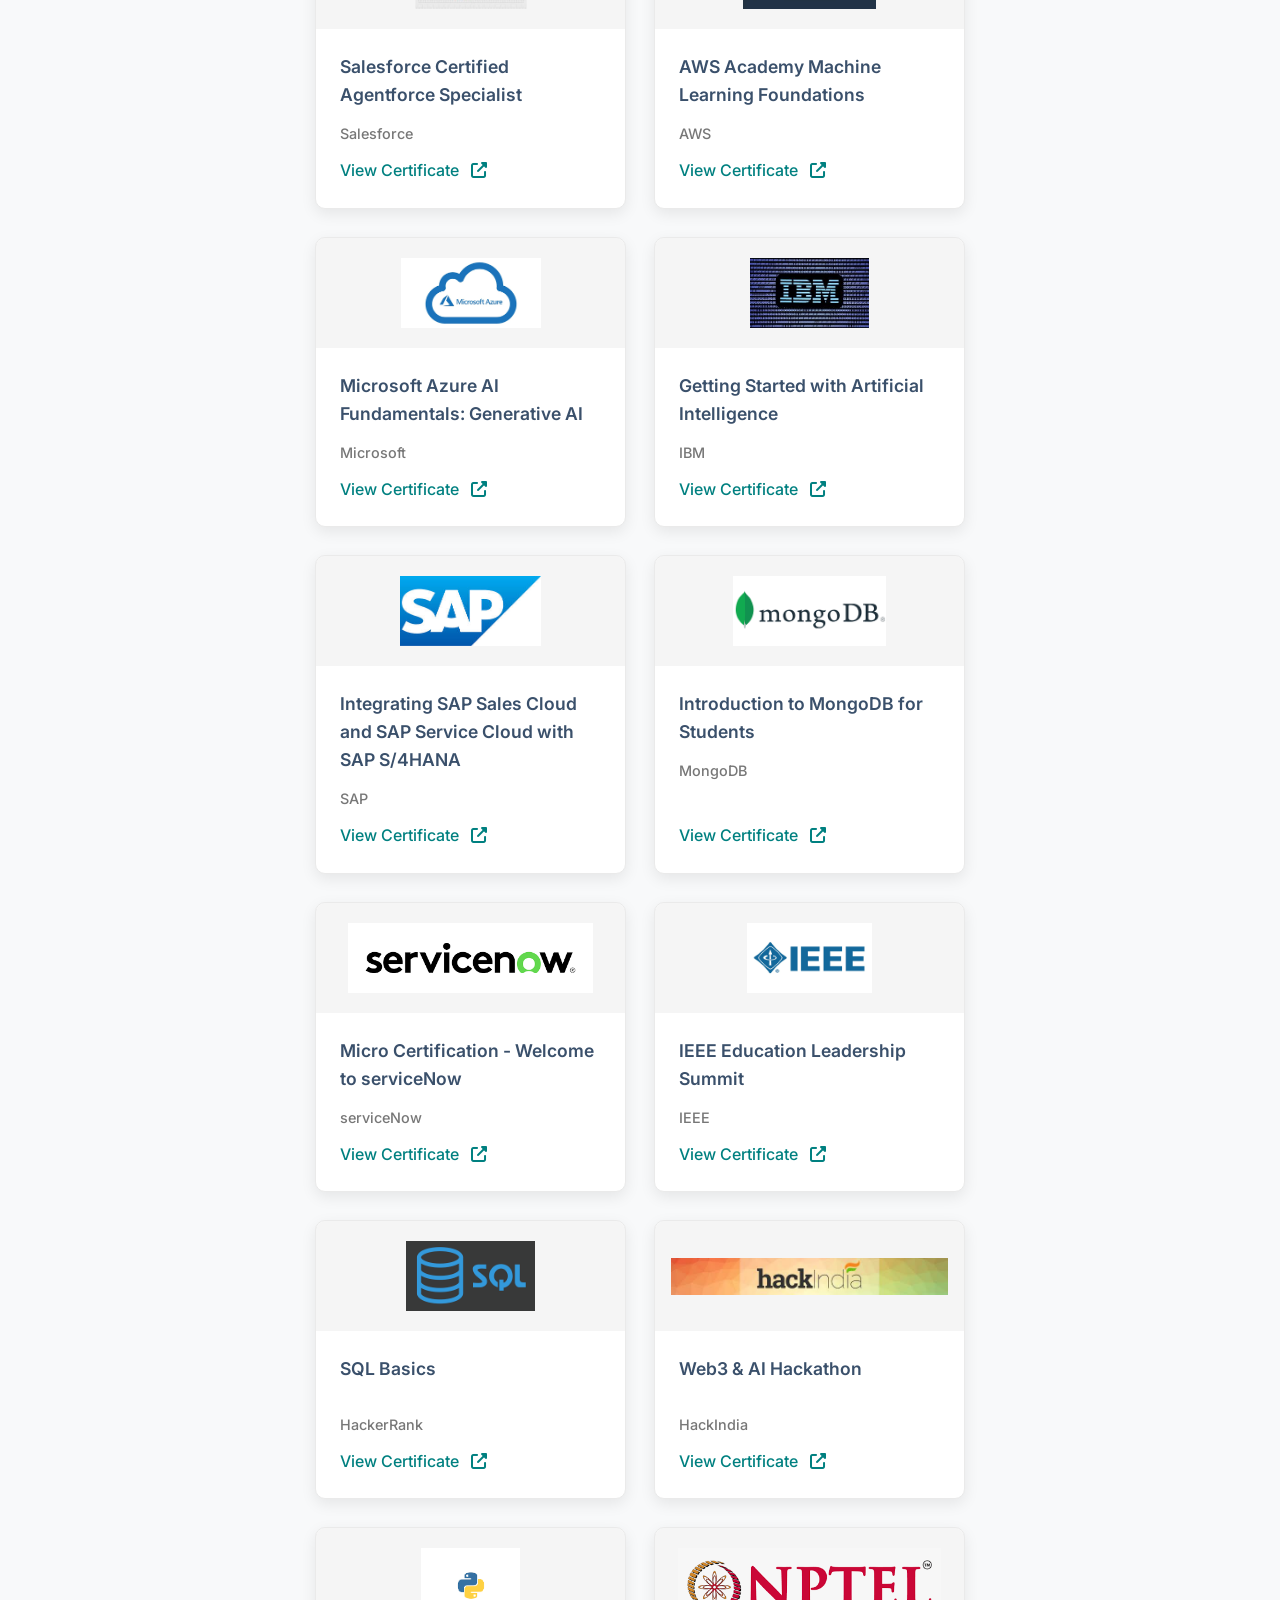
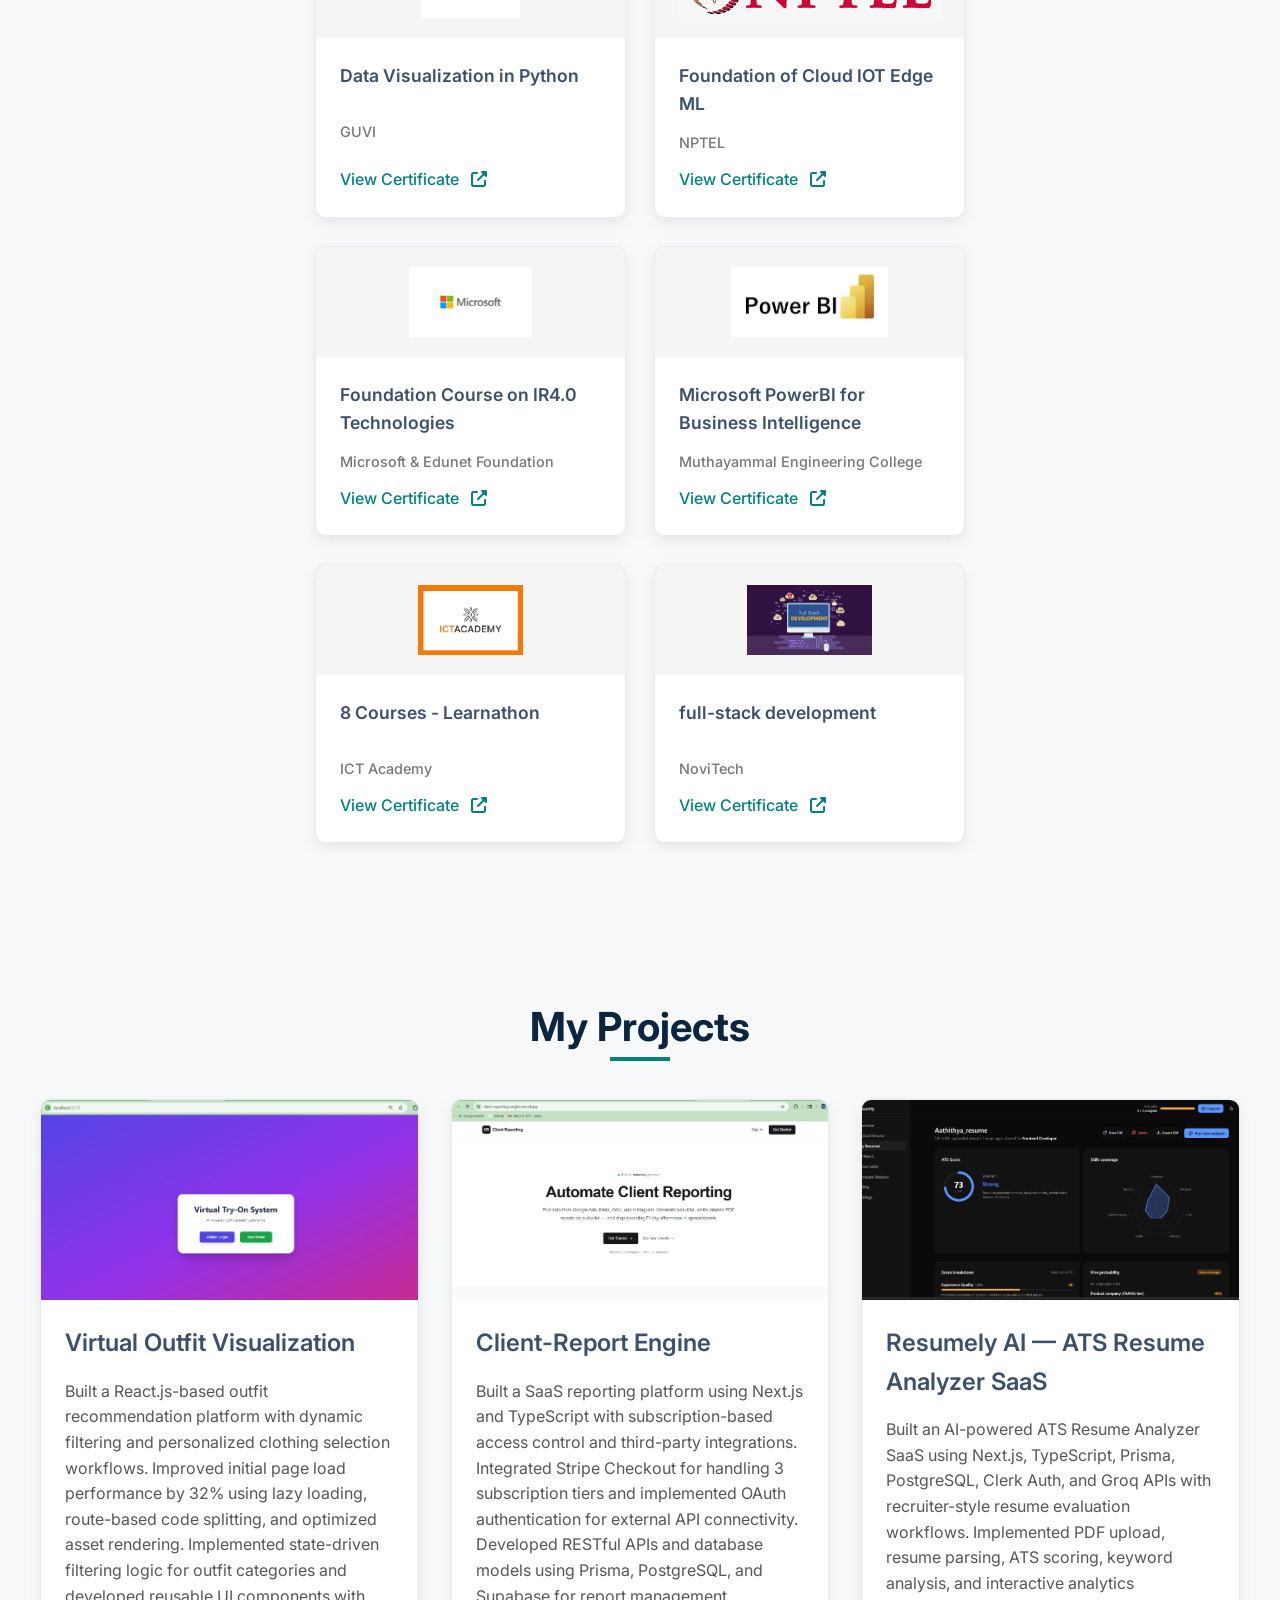
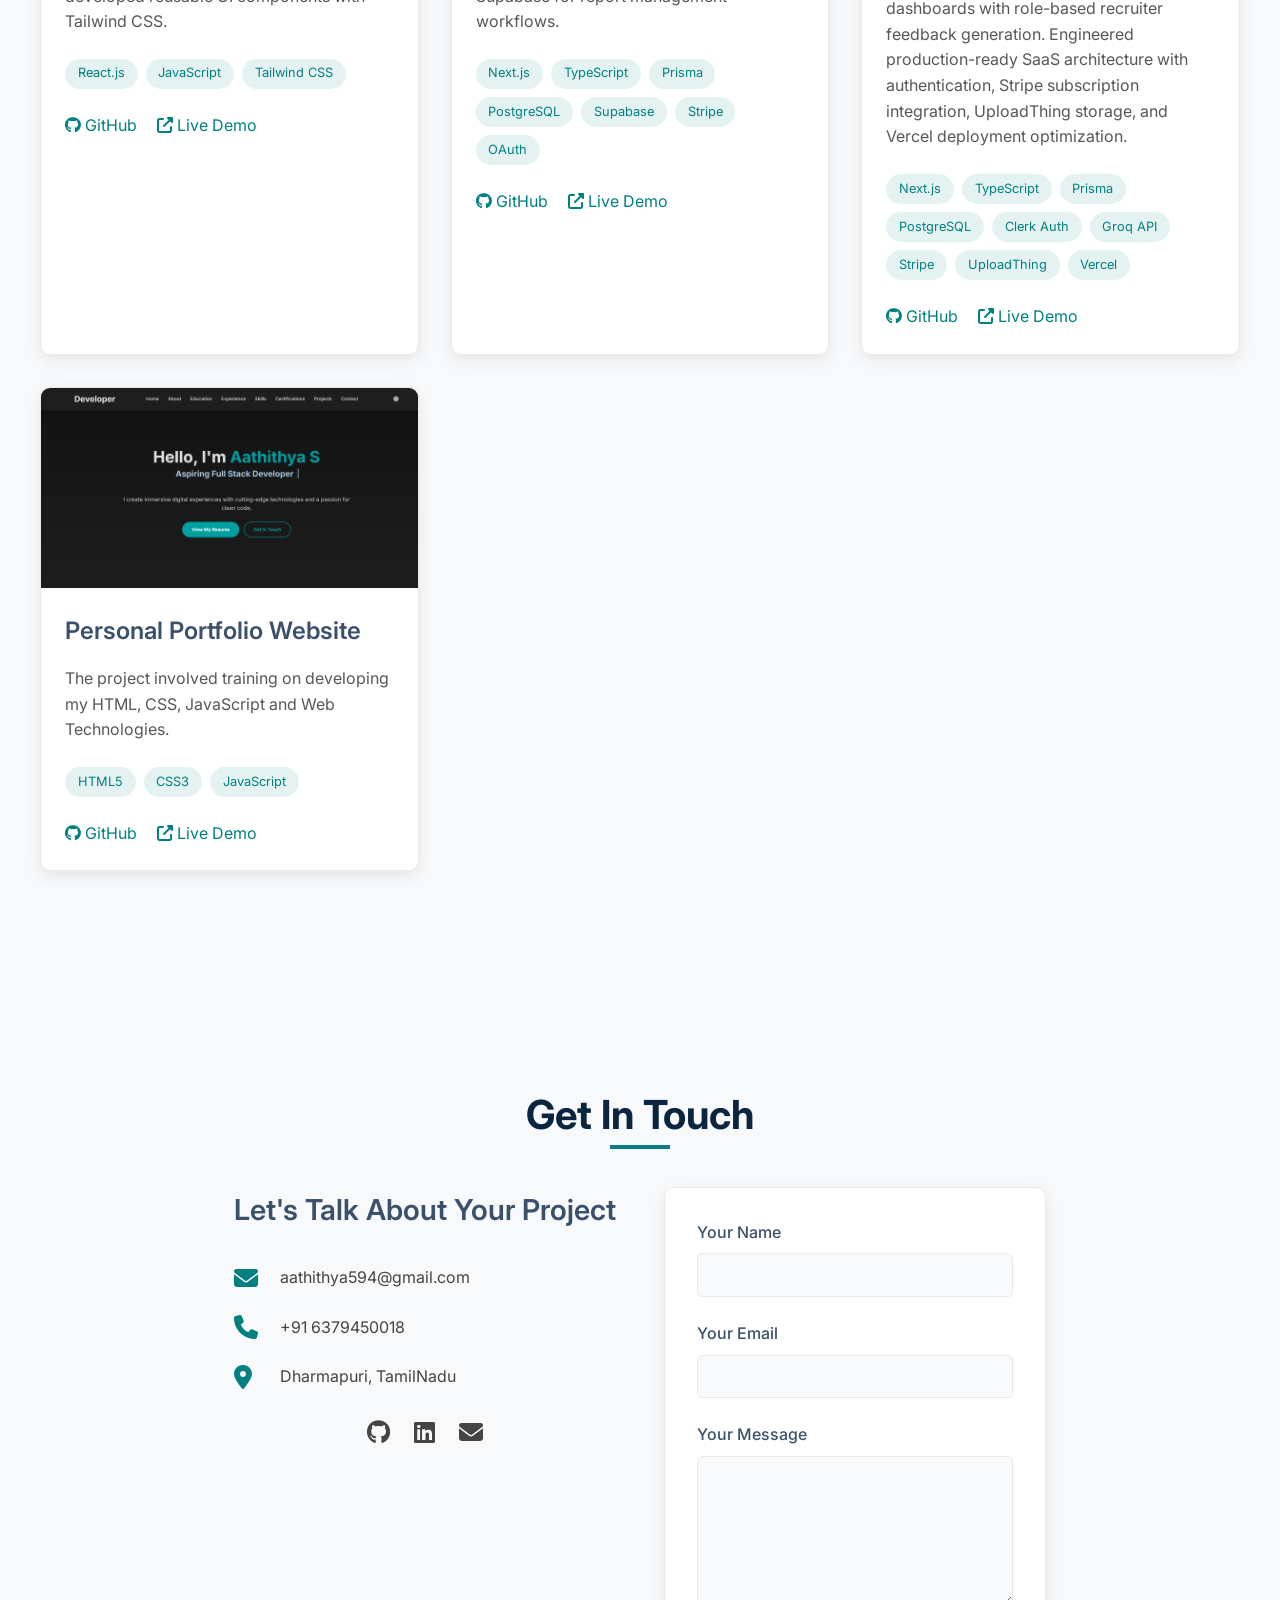
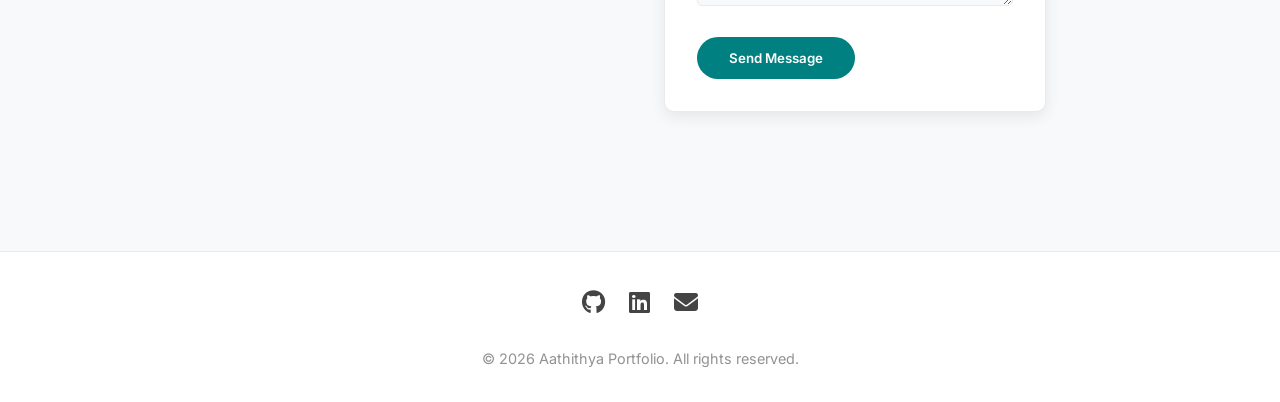
==== commit 20f454a1: "Refactor CSS to mobile-first architecture (no visual change) Base rules now target small phones; thr" ====
--- a/index.html
+++ b/index.html
@@ -12,7 +12,7 @@
     <title>Aathithya Portfolio</title>
     <link rel="stylesheet" href="https://cdnjs.cloudflare.com/ajax/libs/font-awesome/6.4.0/css/all.min.css">
     <link href="https://fonts.googleapis.com/css2?family=Inter:wght@300;400;500;600;700&display=swap" rel="stylesheet">
-    <link rel="stylesheet" href="style.css?v=responsive1">
+    <link rel="stylesheet" href="style.css?v=mobilefirst1">
 </head>
 <body>
     <!-- Navigation -->
--- a/style.css
+++ b/style.css
@@ -1,3 +1,11 @@
+/* ======================================================================
+   Mobile-first stylesheet.
+   Base rules below target small phones; `min-width` media queries near the
+   bottom progressively enhance the layout for tablets and desktops.
+   Breakpoints:  >=481px small tablets   >=769px tablets/laptops
+                 >=1025px desktops       (+ a landscape/short-screen tweak)
+   ====================================================================== */
+
 :root {
     --heading-color: #0A2540;
     --subheading-color: #3A506B;
@@ -44,7 +52,6 @@
     font-weight: 400;
 }
 
-/* Responsive media defaults */
 img {
     max-width: 100%;
 }
@@ -76,8 +83,8 @@
 
 /* Layout & Sections */
 section {
-    padding: 5rem 2rem;
-    min-height: 100vh;
+    padding: 3rem 1rem;
+    min-height: auto;
     display: flex;
     flex-direction: column;
     justify-content: center;
@@ -89,8 +96,8 @@
 }
 
 .section-title {
-    font-size: 2.5rem;
-    margin-bottom: 3rem;
+    font-size: 1.7rem;
+    margin-bottom: 2rem;
     position: relative;
     display: inline-block;
     text-align: center;
@@ -127,18 +134,35 @@
     align-items: center;
     max-width: 1200px;
     margin: 0 auto;
-    padding: 0 2rem;
+    padding: 0 1rem;
 }
 
 .logo {
-    font-size: 1.8rem;
+    font-size: 1.5rem;
     font-weight: 700;
     color: var(--heading-color);
 }
 
+/* Nav links collapse into a hamburger dropdown by default (mobile-first) */
 .nav-links {
-    display: flex;
-    gap: 2rem;
+    display: none;
+    position: absolute;
+    top: 100%;
+    left: 0;
+    width: 100%;
+    background: var(--card-bg);
+    flex-direction: column;
+    gap: 0;
+    padding: 0.5rem 0;
+    text-align: center;
+    box-shadow: 0 8px 16px rgba(0, 0, 0, 0.12);
+    border-bottom: 1px solid var(--border-color);
+    max-height: calc(100vh - 64px);
+    overflow-y: auto;
+}
+
+.nav-links.active {
+    display: flex;
 }
 
 .nav-links a {
@@ -147,6 +171,7 @@
     font-weight: 500;
     transition: var(--transition);
     position: relative;
+    padding: 0.85rem 1rem;
 }
 
 .nav-links a:hover {
@@ -182,9 +207,10 @@
 }
 
 .hamburger {
-    display: none;
+    display: flex;
     flex-direction: column;
     cursor: pointer;
+    padding: 4px;
 }
 
 .hamburger span {
@@ -195,6 +221,18 @@
     transition: 0.3s;
 }
 
+.hamburger.active span:nth-child(1) {
+    transform: rotate(45deg) translate(5px, 5px);
+}
+
+.hamburger.active span:nth-child(2) {
+    opacity: 0;
+}
+
+.hamburger.active span:nth-child(3) {
+    transform: rotate(-45deg) translate(7px, -6px);
+}
+
 /* Home Section */
 #home {
     position: relative;
@@ -202,6 +240,7 @@
     align-items: center;
     justify-content: center;
     text-align: center;
+    min-height: 100vh;
     background: linear-gradient(to bottom, var(--bg-color), var(--card-bg));
 }
 
@@ -211,7 +250,7 @@
 }
 
 .hero-title {
-    font-size: 3.5rem;
+    font-size: 2rem;
     margin-bottom: 0.5rem;
 }
 
@@ -220,20 +259,22 @@
 }
 
 .hero-subtitle {
-    font-size: 1.8rem;
+    font-size: 1.25rem;
     margin-bottom: 2rem;
-    min-height: 60px;
+    min-height: 44px;
     color: var(--subheading-color);
 }
 
 .hero-description {
-    font-size: 1.2rem;
+    font-size: 1rem;
     margin-bottom: 2rem;
     opacity: 0.9;
 }
 
 .cta-buttons {
     display: flex;
+    flex-direction: column;
+    align-items: stretch;
     gap: 1rem;
     justify-content: center;
     margin-top: 2rem;
@@ -246,6 +287,8 @@
     font-weight: 600;
     transition: var(--transition);
     border: 2px solid transparent;
+    width: 100%;
+    text-align: center;
 }
 
 .btn-primary {
@@ -291,8 +334,8 @@
 /* About Section */
 .about-content {
     display: grid;
-    grid-template-columns: 1fr 1fr;
-    gap: 3rem;
+    grid-template-columns: 1fr;
+    gap: 2.5rem;
     align-items: center;
 }
 
@@ -300,10 +343,11 @@
     position: relative;
     border-radius: 10px;
     overflow: hidden;
-    height: 400px;
-    width: 300px;
+    width: 100%;
+    max-width: 280px;
+    height: 340px;
     border: 1px solid var(--border-color);
-    margin: 0 auto;
+    margin: 0 auto 2rem;
     box-shadow: var(--shadow);
     transition: var(--transition);
 }
@@ -325,8 +369,12 @@
     transform: scale(1.05);
 }
 
+.about-text {
+    text-align: center;
+}
+
 .about-text h3 {
-    font-size: 2rem;
+    font-size: 1.5rem;
     margin-bottom: 1.5rem;
 }
 
@@ -338,6 +386,8 @@
 /* Education Section */
 .education-container {
     display: flex;
+    flex-direction: column;
+    align-items: center;
     justify-content: center;
     gap: 1.5rem;
     flex-wrap: wrap;
@@ -346,15 +396,17 @@
 .education-card {
     background: var(--card-bg);
     border-radius: 10px;
-    padding: 1.5rem;
+    padding: 1.5rem 1.25rem;
     border: 1px solid var(--border-color);
     transition: var(--transition);
     position: relative;
     overflow: hidden;
-    height: 300px;
+    height: auto;
+    min-height: 0;
     flex: 1;
-    min-width: 300px;
-    max-width: 350px;
+    min-width: 0;
+    width: 100%;
+    max-width: 520px;
     box-shadow: var(--shadow);
 }
 
@@ -369,7 +421,6 @@
 }
 
 .education-card:hover {
-    transform: translateY(-5px);
     box-shadow: 0 15px 30px rgba(0, 0, 0, 0.15);
 }
 
@@ -399,7 +450,7 @@
 
 .education-details {
     margin-top: 0.8rem;
-    display: none;
+    display: block;
 }
 
 .education-card:hover .education-details {
@@ -432,14 +483,14 @@
 .experience-card {
     background: var(--card-bg);
     border-radius: 10px;
-    padding: 2rem;
+    padding: 1.5rem 1.25rem;
     border: 1px solid var(--border-color);
     transition: var(--transition);
     position: relative;
     overflow: hidden;
     flex: 1;
-    min-width: 300px;
-    max-width: 400px;
+    min-width: 0;
+    max-width: 100%;
     box-shadow: var(--shadow);
 }
 
@@ -524,9 +575,9 @@
 }
 
 .skills-container {
-    --marquee-duration: 35s;
-    --skill-card-size: 160px;
-    --skill-gap: 1.5rem;
+    --marquee-duration: 24s;
+    --skill-card-size: 110px;
+    --skill-gap: 0.85rem;
     width: 100%;
     position: relative;
 }
@@ -618,7 +669,7 @@
 }
 
 .skill-icon {
-    font-size: 2.6rem;
+    font-size: 2rem;
     line-height: 1;
     transition: transform 0.35s ease, filter 0.35s ease;
 }
@@ -629,7 +680,7 @@
 }
 
 .skill-name {
-    font-size: 0.95rem;
+    font-size: 0.8rem;
     font-weight: 600;
     color: var(--heading-color);
     letter-spacing: 0.2px;
@@ -669,7 +720,6 @@
     display: flex;
     flex-direction: column;
     box-shadow: var(--shadow);
-    
 }
 
 .certification-card:hover {
@@ -713,9 +763,9 @@
 }
 
 .certification-info h3 {
-    font-size: 1.1rem;
+    font-size: 1.05rem;
     margin-bottom: 0.8rem;
-    min-height: 2.8rem;
+    min-height: 0;
 }
 
 .certification-issuer {
@@ -749,7 +799,7 @@
 /* Projects Section */
 .projects-grid {
     display: grid;
-    grid-template-columns: repeat(auto-fill, minmax(min(100%, 300px), 1fr));
+    grid-template-columns: 1fr;
     gap: 2rem;
 }
 
@@ -788,7 +838,7 @@
 }
 
 .project-info h3 {
-    font-size: 1.5rem;
+    font-size: 1.3rem;
     margin-bottom: 1rem;
 }
 
@@ -826,12 +876,12 @@
 /* Contact Section */
 .contact-container {
     display: grid;
-    grid-template-columns: 1fr 1fr;
-    gap: 3rem;
+    grid-template-columns: 1fr;
+    gap: 2.5rem;
 }
 
 .contact-info h3 {
-    font-size: 1.8rem;
+    font-size: 1.5rem;
     margin-bottom: 2rem;
 }
 
@@ -854,7 +904,7 @@
 
 .contact-form {
     background: var(--card-bg);
-    padding: 2rem;
+    padding: 1.5rem 1.25rem;
     border-radius: 10px;
     border: 1px solid var(--border-color);
     box-shadow: var(--shadow);
@@ -943,276 +993,6 @@
     opacity: 0.8;
     font-size: 0.9rem;
     color: var(--muted-text);
-}
-
-/* ======================================================================
-   Responsive Design
-   Breakpoints:  <=1024 tablet/landscape   <=768 portrait tablet/phablet
-                 <=480 phones              short/landscape screens
-   ====================================================================== */
-
-/* --- Tablets & small laptops --- */
-@media (max-width: 1024px) {
-    .about-content,
-    .contact-container {
-        grid-template-columns: 1fr;
-        gap: 2.5rem;
-    }
-
-    .about-text {
-        text-align: center;
-    }
-
-    .hero-title {
-        font-size: 3rem;
-    }
-
-    .section-title {
-        font-size: 2.2rem;
-    }
-
-    .education-container {
-        flex-direction: column;
-        align-items: center;
-    }
-
-    .education-card {
-        width: 100%;
-        max-width: 520px;
-    }
-
-    .experience-card {
-        max-width: 560px;
-    }
-
-    /* Collapse the nav into a hamburger menu on tablets */
-    .nav-links {
-        display: none;
-        position: absolute;
-        top: 100%;
-        left: 0;
-        width: 100%;
-        background: var(--card-bg);
-        flex-direction: column;
-        padding: 0.5rem 0;
-        text-align: center;
-        gap: 0;
-        box-shadow: 0 8px 16px rgba(0, 0, 0, 0.12);
-        border-bottom: 1px solid var(--border-color);
-        max-height: calc(100vh - 64px);
-        overflow-y: auto;
-    }
-
-    .nav-links.active {
-        display: flex;
-    }
-
-    .nav-links a {
-        padding: 0.85rem 1rem;
-    }
-
-    .hamburger {
-        display: flex;
-        padding: 4px;
-    }
-
-    .hamburger.active span:nth-child(1) {
-        transform: rotate(45deg) translate(5px, 5px);
-    }
-
-    .hamburger.active span:nth-child(2) {
-        opacity: 0;
-    }
-
-    .hamburger.active span:nth-child(3) {
-        transform: rotate(-45deg) translate(7px, -6px);
-    }
-}
-
-/* --- Portrait tablets / large phones --- */
-@media (max-width: 768px) {
-    section {
-        padding: 4rem 1.5rem;
-    }
-
-    .nav-container {
-        padding: 0 1.5rem;
-    }
-
-    .projects-grid {
-        grid-template-columns: 1fr;
-    }
-
-    .hero-title {
-        font-size: 2.5rem;
-    }
-
-    .hero-subtitle {
-        font-size: 1.5rem;
-        min-height: 50px;
-    }
-
-    .hero-description {
-        font-size: 1.1rem;
-    }
-
-    .section-title {
-        font-size: 2rem;
-        margin-bottom: 2.5rem;
-    }
-
-    .about-text h3 {
-        font-size: 1.7rem;
-    }
-
-    .education-card {
-        height: auto;
-        min-height: 0;
-    }
-
-    .education-details {
-        display: block;
-    }
-
-    .education-card:hover {
-        transform: none;
-    }
-
-    .about-image {
-        margin: 0 auto 2rem;
-        height: 360px;
-        width: min(300px, 80vw);
-    }
-
-    .experience-card {
-        max-width: 100%;
-        min-width: 0;
-        padding: 1.5rem;
-    }
-
-    .skills-container {
-        --skill-card-size: 130px;
-        --skill-gap: 1rem;
-        --marquee-duration: 28s;
-    }
-
-    .skill-icon {
-        font-size: 2.2rem;
-    }
-
-    .skill-name {
-        font-size: 0.85rem;
-    }
-}
-
-/* --- Phones --- */
-@media (max-width: 480px) {
-    section {
-        padding: 3rem 1rem;
-        min-height: auto;
-    }
-
-    #home {
-        min-height: 100vh;
-    }
-
-    .nav-container {
-        padding: 0 1rem;
-    }
-
-    .logo {
-        font-size: 1.5rem;
-    }
-
-    .hero-title {
-        font-size: 2rem;
-    }
-
-    .hero-subtitle {
-        font-size: 1.25rem;
-        min-height: 44px;
-    }
-
-    .hero-description {
-        font-size: 1rem;
-    }
-
-    .section-title {
-        font-size: 1.7rem;
-        margin-bottom: 2rem;
-    }
-
-    .cta-buttons {
-        flex-direction: column;
-        align-items: stretch;
-    }
-
-    .btn {
-        width: 100%;
-        text-align: center;
-    }
-
-    .about-text h3 {
-        font-size: 1.5rem;
-    }
-
-    .about-image {
-        width: 100%;
-        max-width: 280px;
-        height: 340px;
-    }
-
-    .education-card,
-    .experience-card {
-        min-width: 0;
-        padding: 1.5rem 1.25rem;
-    }
-
-    .certification-info h3 {
-        min-height: 0;
-        font-size: 1.05rem;
-    }
-
-    .project-info h3 {
-        font-size: 1.3rem;
-    }
-
-    .contact-info h3 {
-        font-size: 1.5rem;
-    }
-
-    .contact-form {
-        padding: 1.5rem 1.25rem;
-    }
-
-    .skills-container {
-        --skill-card-size: 110px;
-        --skill-gap: 0.85rem;
-        --marquee-duration: 24s;
-    }
-
-    .skill-icon {
-        font-size: 2rem;
-    }
-
-    .skill-name {
-        font-size: 0.8rem;
-    }
-}
-
-/* --- Short / landscape screens: don't force full-height sections --- */
-@media (max-height: 600px) and (orientation: landscape) {
-    section {
-        min-height: auto;
-        padding-top: 5.5rem;
-        padding-bottom: 3rem;
-    }
-
-    #home {
-        min-height: auto;
-        padding-top: 6rem;
-        padding-bottom: 3rem;
-    }
 }
 
 /* Scroll to top button */
@@ -1254,3 +1034,250 @@
     margin-top: 0.5rem;
 }
 
+/* ======================================================================
+   >= 481px — small tablets / large phones in landscape
+   ====================================================================== */
+@media (min-width: 481px) {
+    section {
+        padding: 4rem 1.5rem;
+        min-height: 100vh;
+    }
+
+    .nav-container {
+        padding: 0 1.5rem;
+    }
+
+    .logo {
+        font-size: 1.8rem;
+    }
+
+    .section-title {
+        font-size: 2rem;
+        margin-bottom: 2.5rem;
+    }
+
+    .hero-title {
+        font-size: 2.5rem;
+    }
+
+    .hero-subtitle {
+        font-size: 1.5rem;
+        min-height: 50px;
+    }
+
+    .hero-description {
+        font-size: 1.1rem;
+    }
+
+    .cta-buttons {
+        flex-direction: row;
+    }
+
+    .btn {
+        width: auto;
+    }
+
+    .about-text h3 {
+        font-size: 1.7rem;
+    }
+
+    .about-image {
+        width: min(300px, 80vw);
+        max-width: none;
+        height: 360px;
+    }
+
+    .education-card {
+        min-width: 300px;
+        padding: 1.5rem;
+    }
+
+    .experience-card {
+        padding: 1.5rem;
+    }
+
+    .certification-info h3 {
+        font-size: 1.1rem;
+        min-height: 2.8rem;
+    }
+
+    .project-info h3 {
+        font-size: 1.5rem;
+    }
+
+    .contact-info h3 {
+        font-size: 1.8rem;
+    }
+
+    .contact-form {
+        padding: 2rem;
+    }
+
+    .skills-container {
+        --skill-card-size: 130px;
+        --skill-gap: 1rem;
+        --marquee-duration: 28s;
+    }
+
+    .skill-icon {
+        font-size: 2.2rem;
+    }
+
+    .skill-name {
+        font-size: 0.85rem;
+    }
+}
+
+/* ======================================================================
+   >= 769px — tablets / small laptops
+   ====================================================================== */
+@media (min-width: 769px) {
+    section {
+        padding: 5rem 2rem;
+    }
+
+    .nav-container {
+        padding: 0 2rem;
+    }
+
+    .section-title {
+        font-size: 2.2rem;
+        margin-bottom: 3rem;
+    }
+
+    .hero-title {
+        font-size: 3rem;
+    }
+
+    .hero-subtitle {
+        font-size: 1.8rem;
+        min-height: 60px;
+    }
+
+    .hero-description {
+        font-size: 1.2rem;
+    }
+
+    .about-text h3 {
+        font-size: 2rem;
+    }
+
+    .about-image {
+        width: 300px;
+        height: 400px;
+        margin: 0 auto;
+    }
+
+    .education-card {
+        height: 300px;
+    }
+
+    .education-details {
+        display: none;
+    }
+
+    .education-card:hover {
+        transform: translateY(-5px);
+    }
+
+    .experience-card {
+        min-width: 300px;
+        max-width: 560px;
+        padding: 2rem;
+    }
+
+    .projects-grid {
+        grid-template-columns: repeat(auto-fill, minmax(min(100%, 300px), 1fr));
+    }
+
+    .skills-container {
+        --skill-card-size: 160px;
+        --skill-gap: 1.5rem;
+        --marquee-duration: 35s;
+    }
+
+    .skill-icon {
+        font-size: 2.6rem;
+    }
+
+    .skill-name {
+        font-size: 0.95rem;
+    }
+}
+
+/* ======================================================================
+   >= 1025px — desktops: restore the horizontal nav & two-column layouts
+   ====================================================================== */
+@media (min-width: 1025px) {
+    .nav-links {
+        display: flex;
+        position: static;
+        width: auto;
+        flex-direction: row;
+        gap: 2rem;
+        padding: 0;
+        background: transparent;
+        box-shadow: none;
+        border-bottom: none;
+        max-height: none;
+        overflow: visible;
+    }
+
+    .nav-links a {
+        padding: 0;
+    }
+
+    .hamburger {
+        display: none;
+    }
+
+    .section-title {
+        font-size: 2.5rem;
+    }
+
+    .hero-title {
+        font-size: 3.5rem;
+    }
+
+    .about-content,
+    .contact-container {
+        grid-template-columns: 1fr 1fr;
+        gap: 3rem;
+    }
+
+    .about-text {
+        text-align: left;
+    }
+
+    .education-container {
+        flex-direction: row;
+        align-items: stretch;
+    }
+
+    .education-card {
+        width: auto;
+        max-width: 350px;
+    }
+
+    .experience-card {
+        max-width: 400px;
+    }
+}
+
+/* ======================================================================
+   Short / landscape screens — don't force full-height sections
+   (placed last so it overrides the min-width blocks when both apply)
+   ====================================================================== */
+@media (max-height: 600px) and (orientation: landscape) {
+    section {
+        min-height: auto;
+        padding-top: 5.5rem;
+        padding-bottom: 3rem;
+    }
+
+    #home {
+        min-height: auto;
+        padding-top: 6rem;
+        padding-bottom: 3rem;
+    }
+}
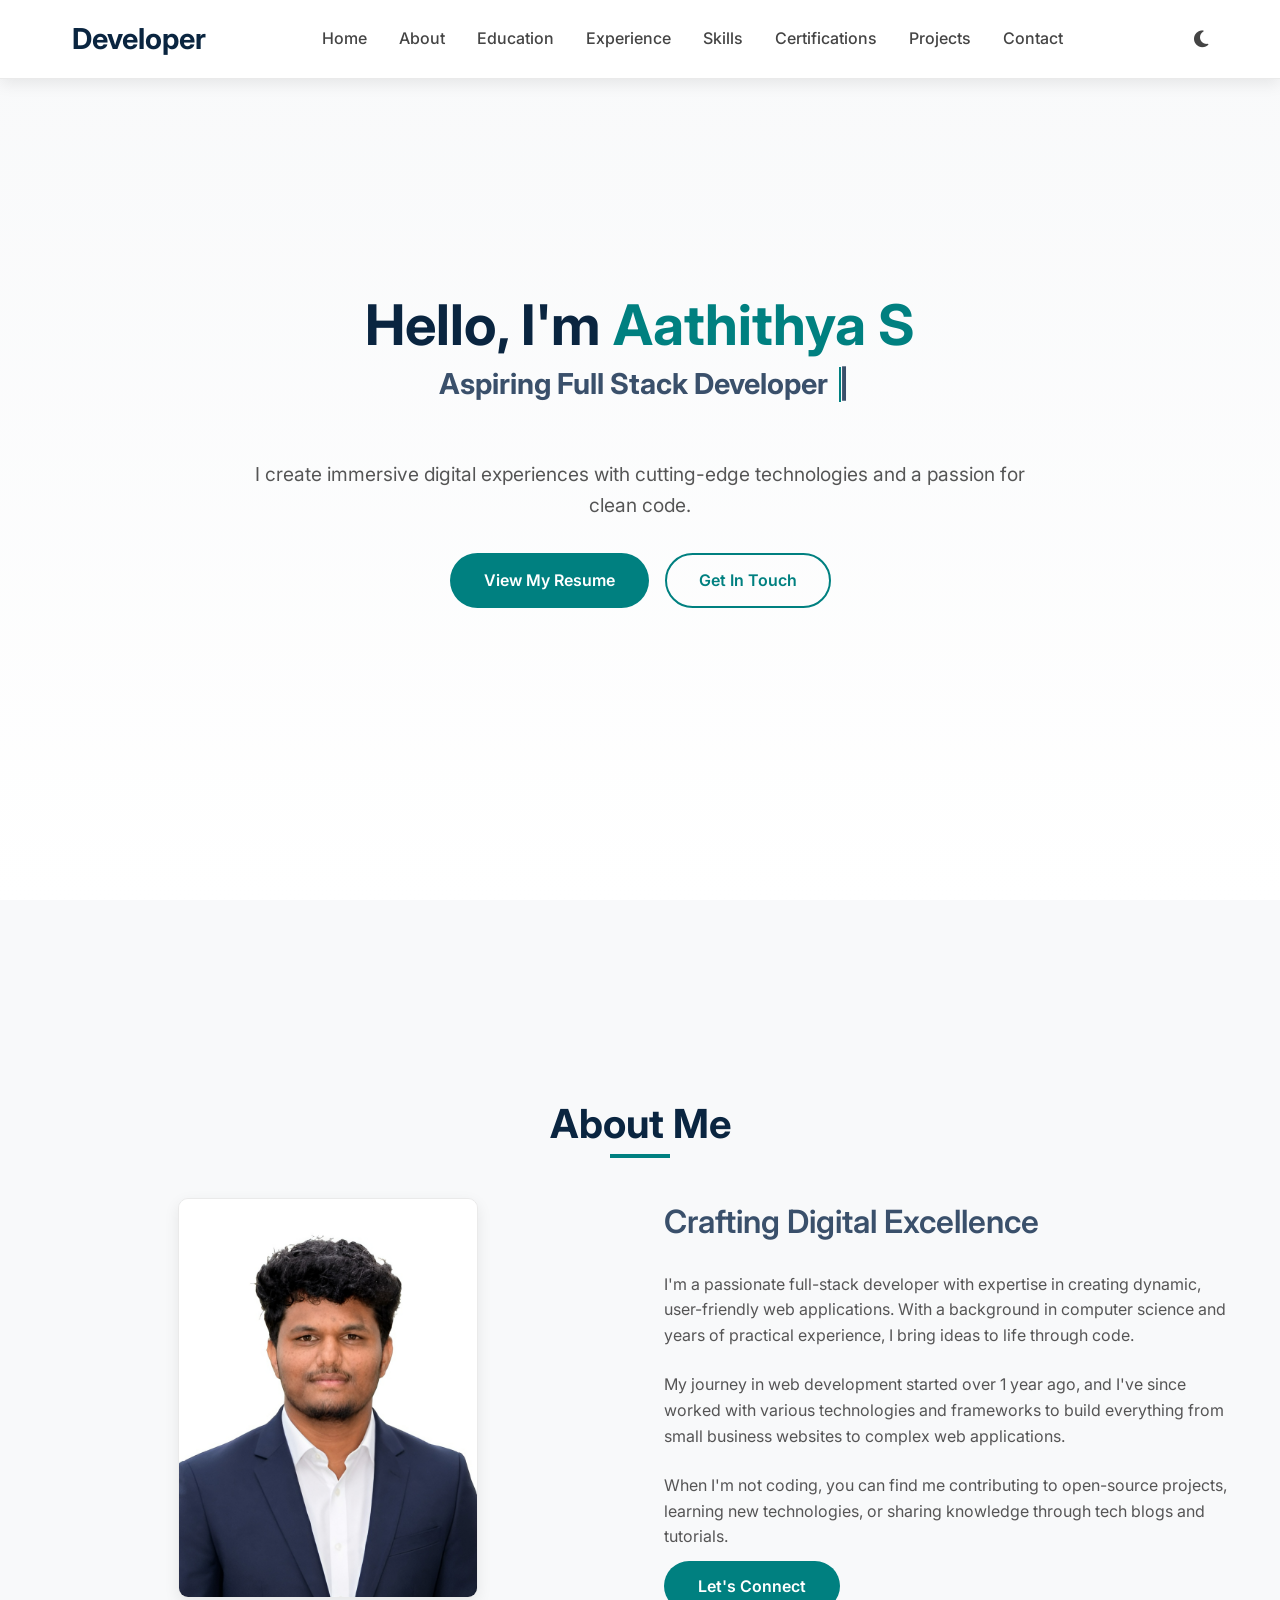
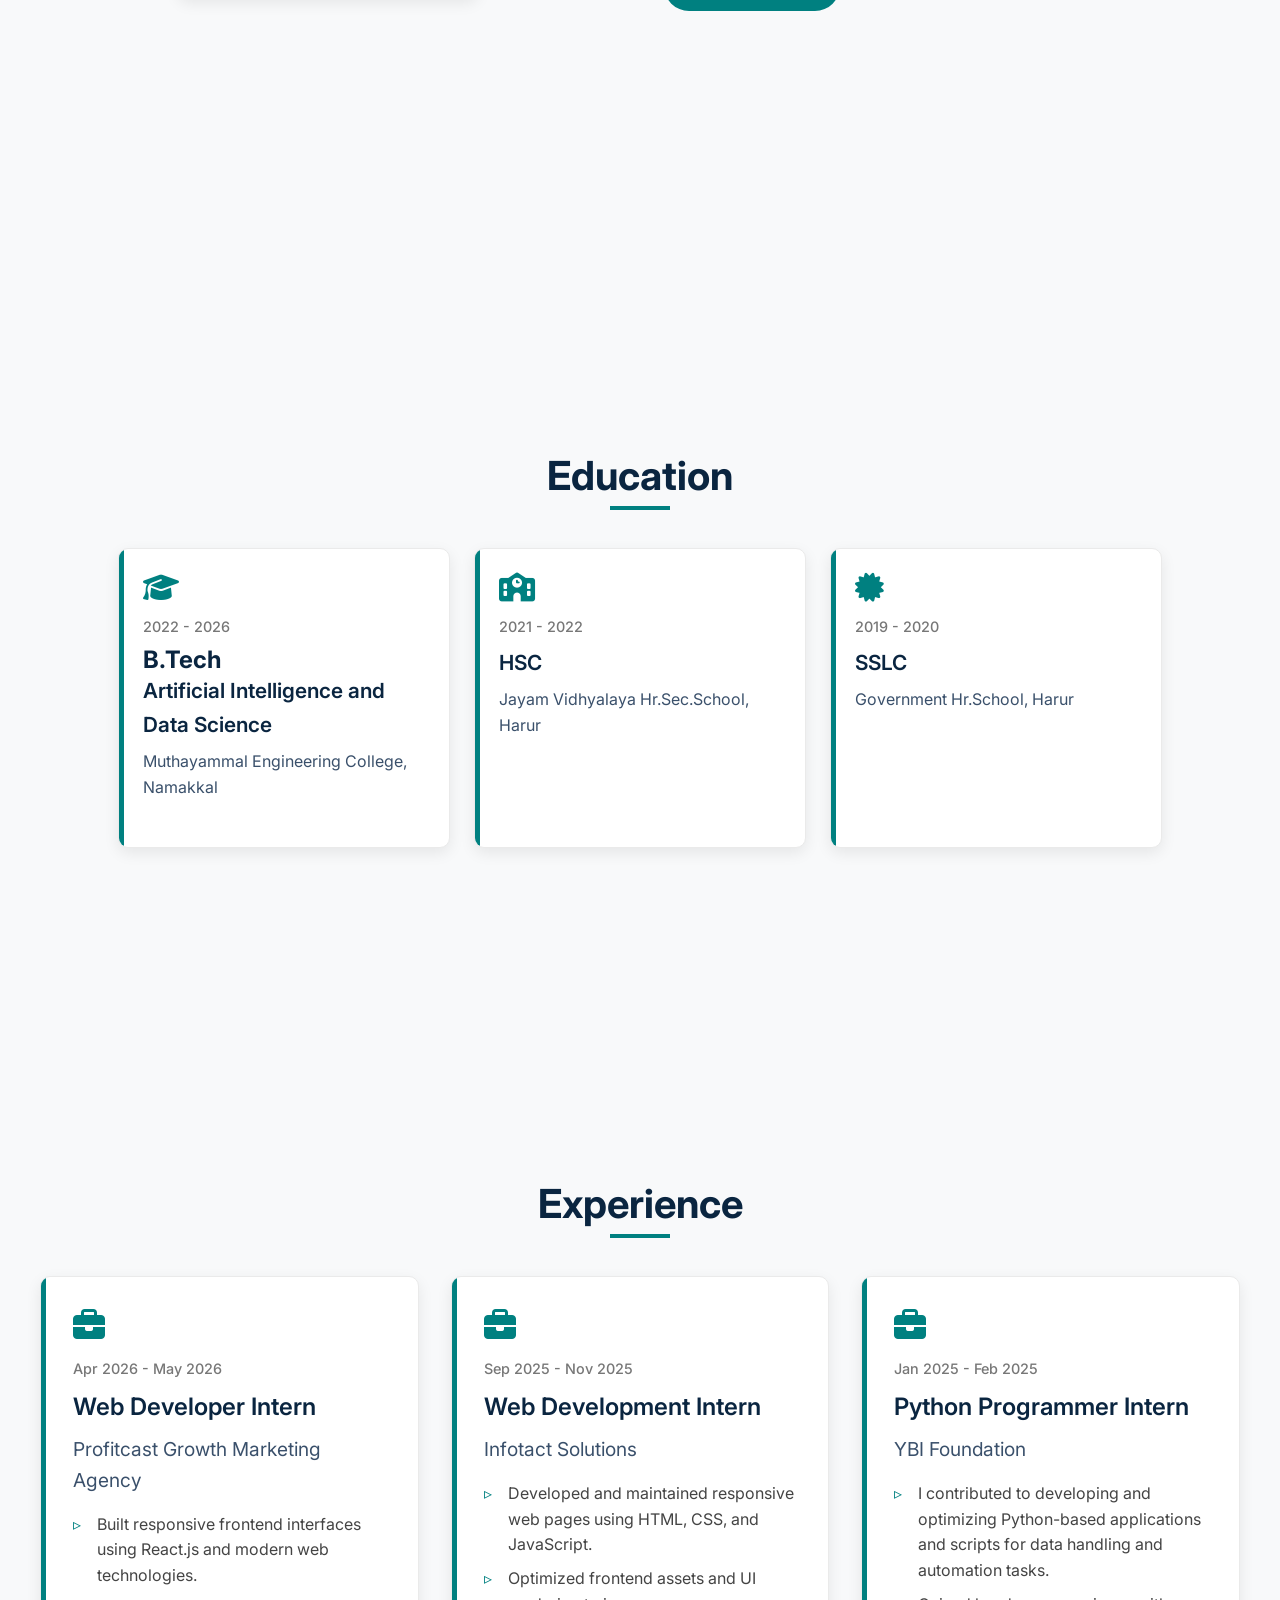
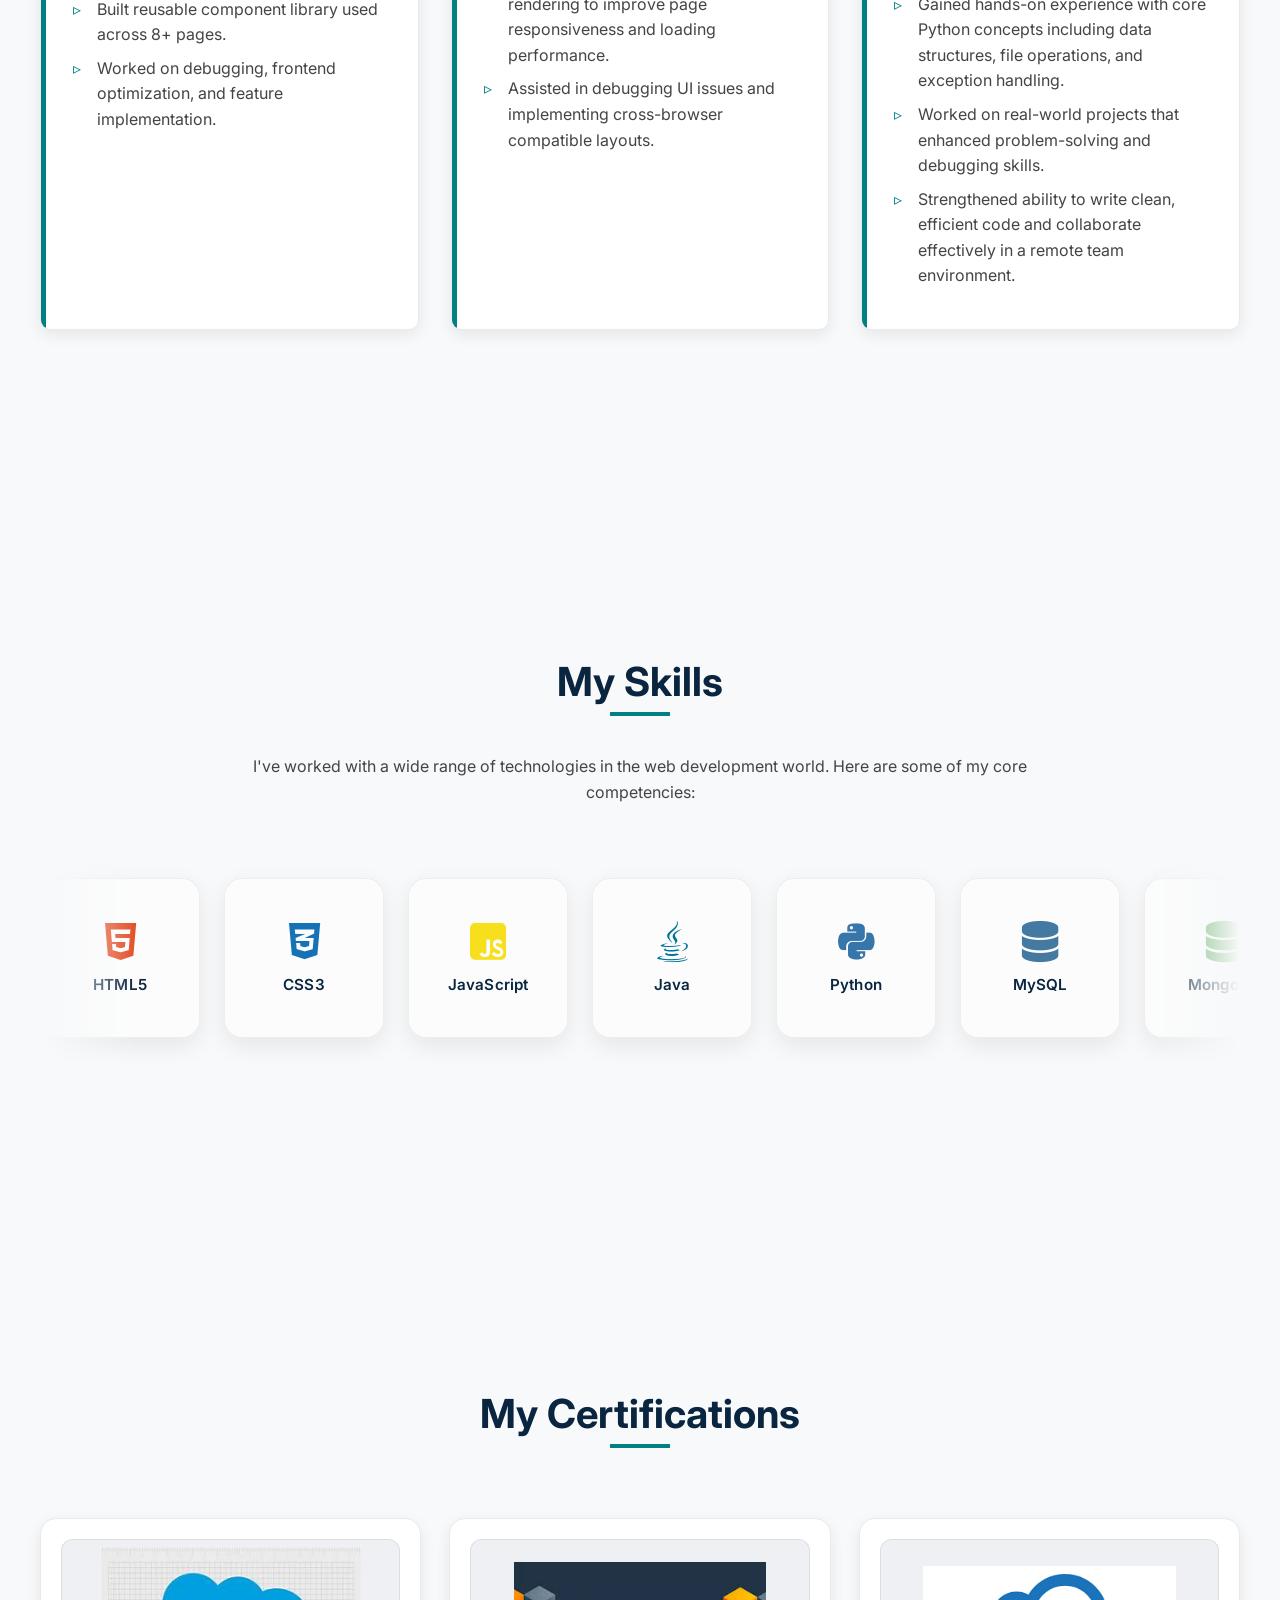
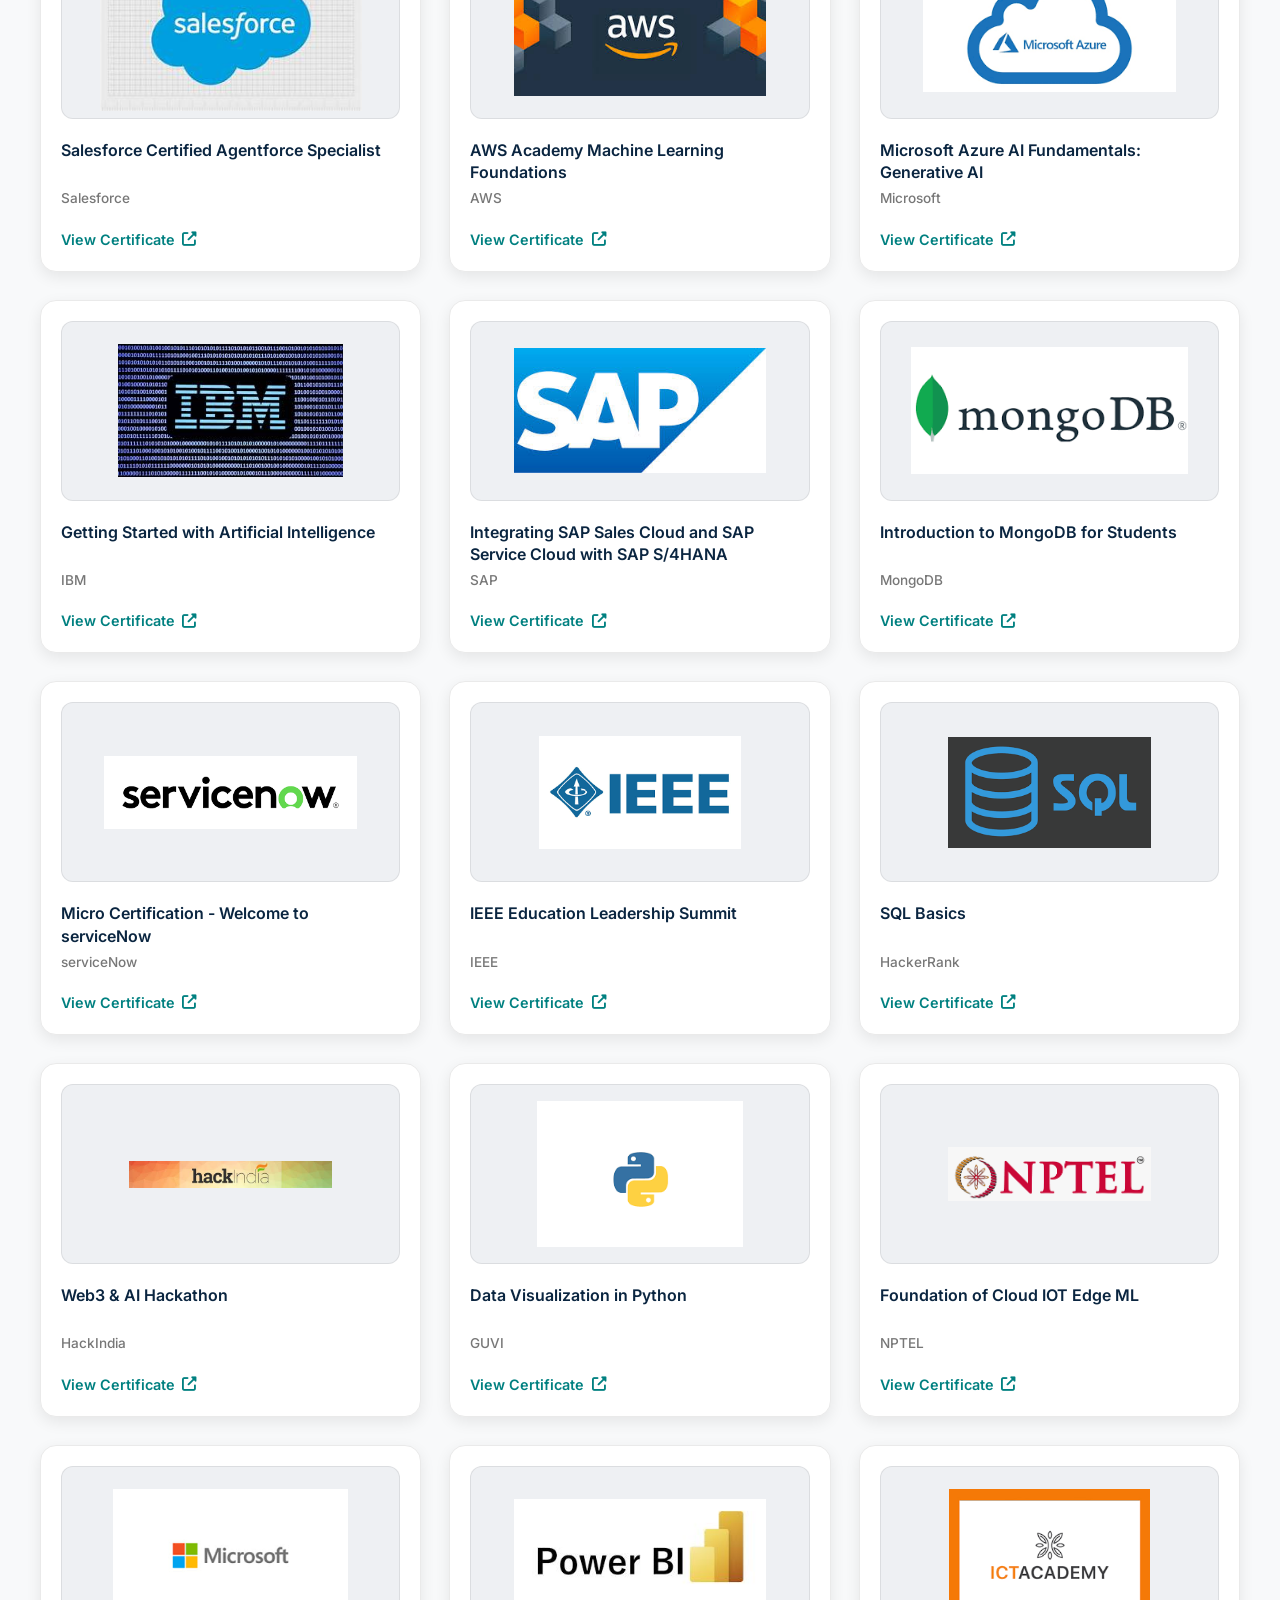
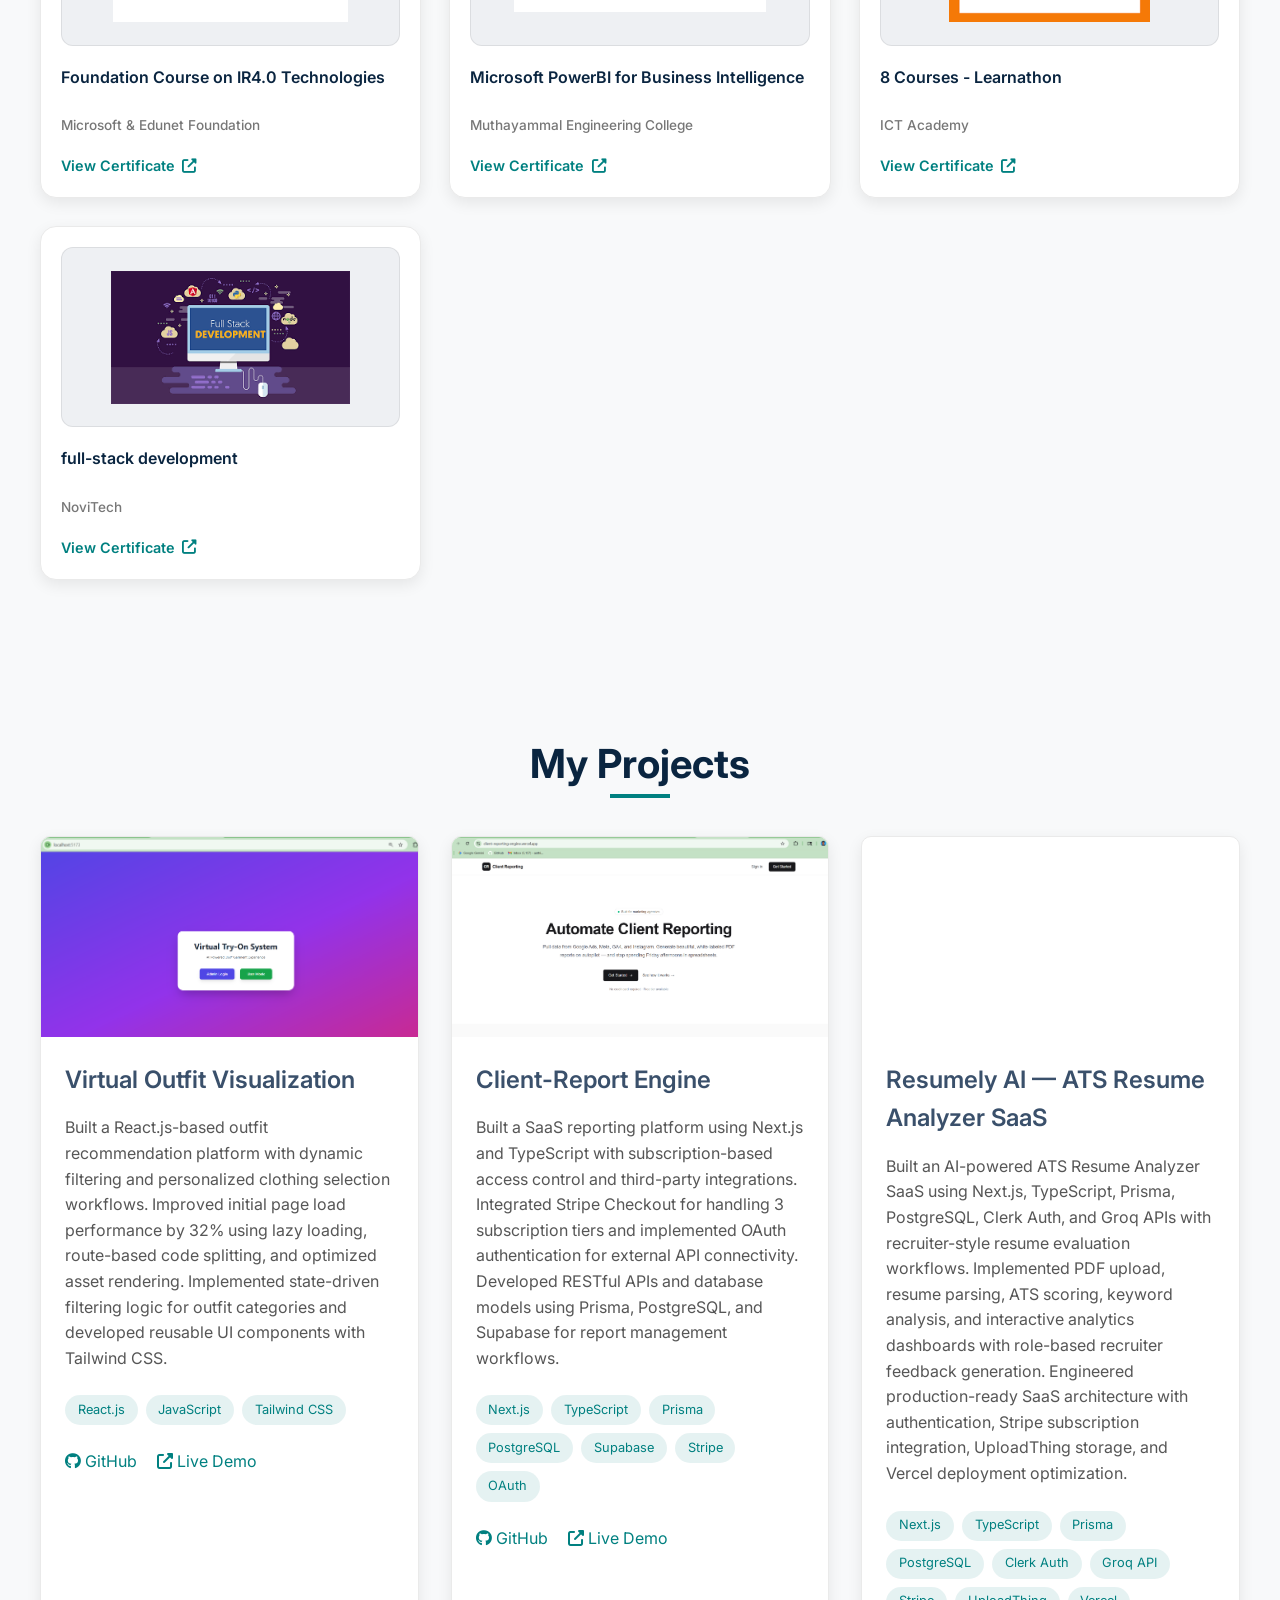
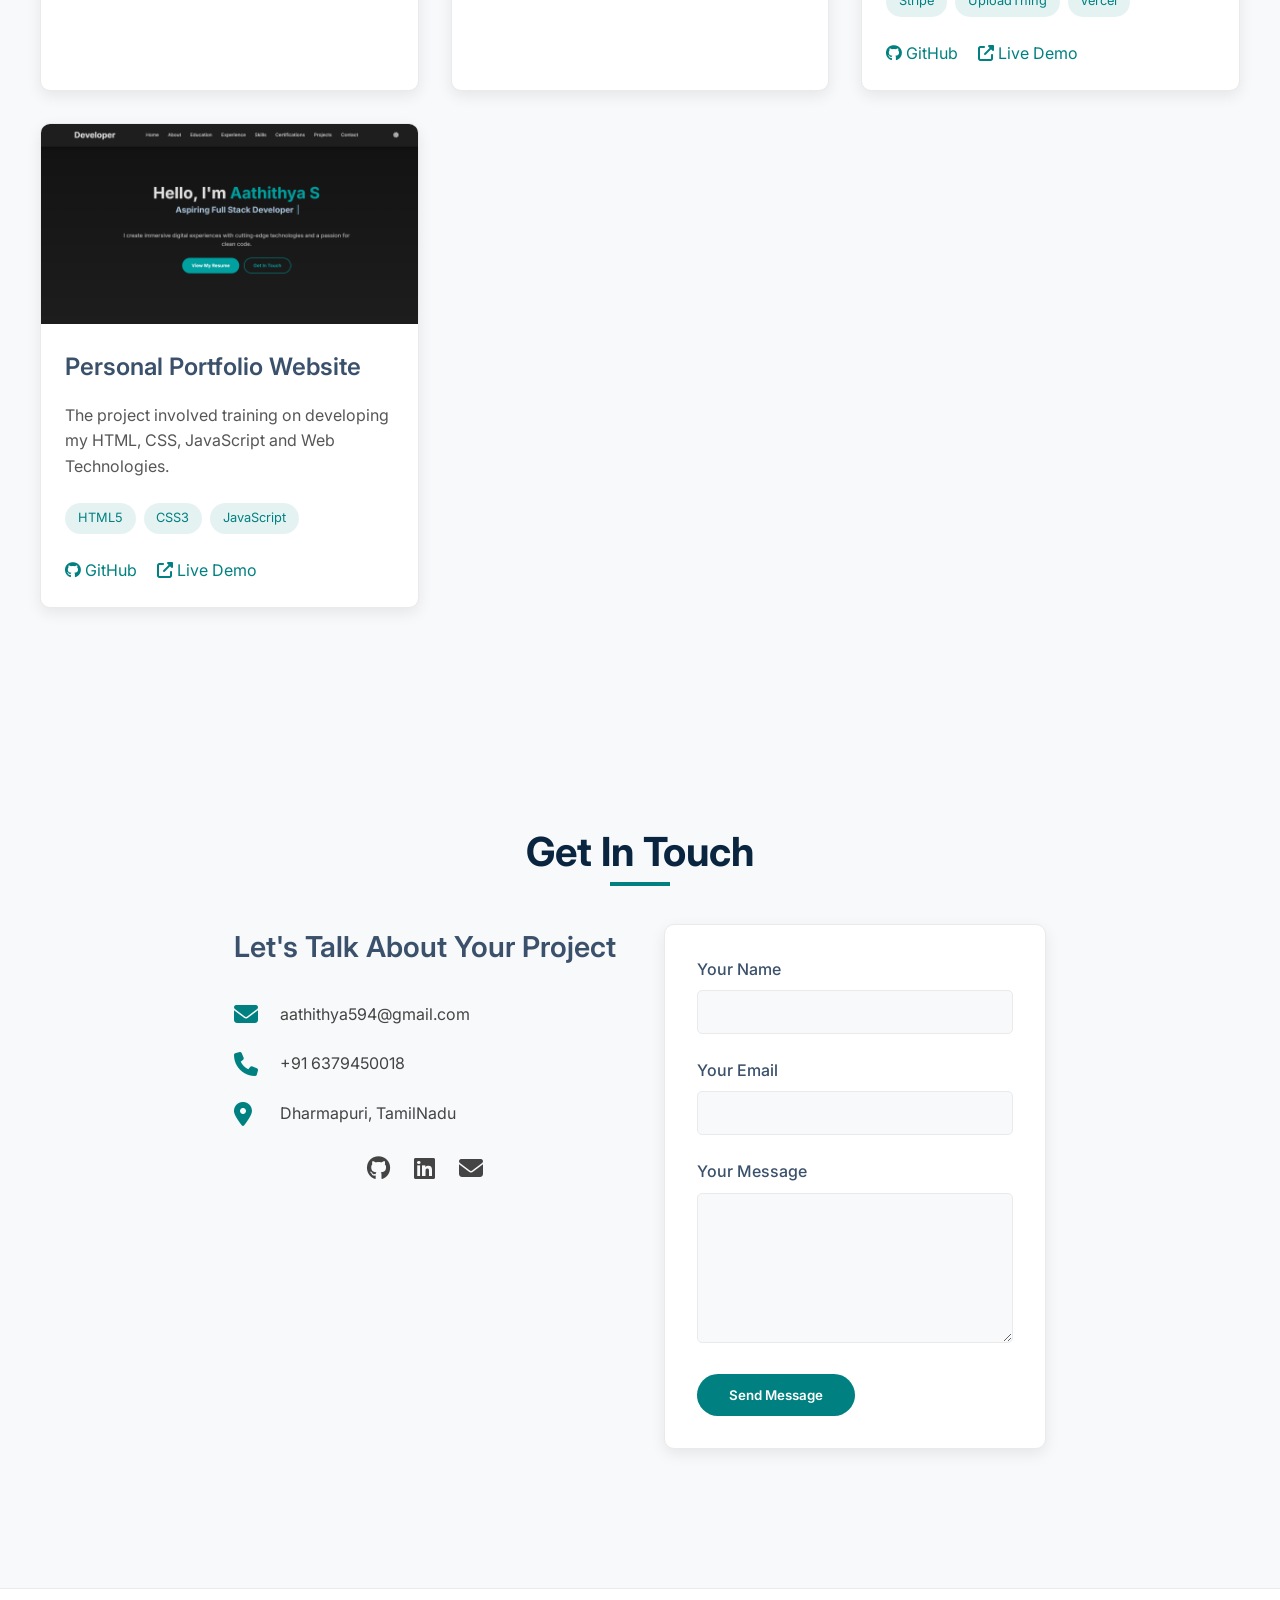
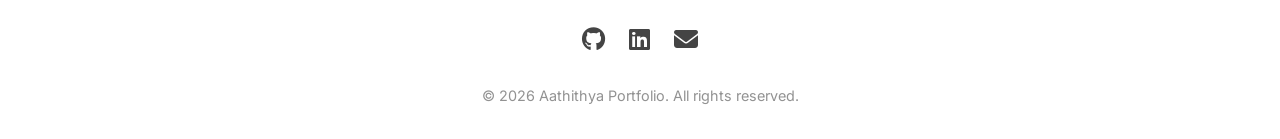
==== commit 2fdf1de6: "Fix mobile responsiveness: Skills grid + Certifications thumbnail normalization Skills section: - Ph" ====
--- a/index.html
+++ b/index.html
@@ -12,7 +12,7 @@
     <title>Aathithya Portfolio</title>
     <link rel="stylesheet" href="https://cdnjs.cloudflare.com/ajax/libs/font-awesome/6.4.0/css/all.min.css">
     <link href="https://fonts.googleapis.com/css2?family=Inter:wght@300;400;500;600;700&display=swap" rel="stylesheet">
-    <link rel="stylesheet" href="style.css?v=mobilefirst1">
+    <link rel="stylesheet" href="style.css?v=mobilefirst10">
 </head>
 <body>
     <!-- Navigation -->
@@ -597,7 +597,7 @@
         </div>
     </footer>
 
-    <script src="script.js?v=responsive1"></script>
+    <script src="script.js?v=responsive2"></script>
 </body>
 </html>
 
--- a/style.css
+++ b/style.css
@@ -41,6 +41,10 @@
 html {
     scroll-behavior: smooth;
     scroll-padding-top: 80px;
+    /* Guard against any horizontal page scroll (e.g. iOS Safari, where
+       `overflow-x: hidden` on <body> alone isn't always enough). `clip`
+       doesn't create a scroll container, so it won't affect scroll-padding. */
+    overflow-x: clip;
 }
 
 body {
@@ -472,11 +476,13 @@
     left: 0;
 }
 
-/* Experience Section */
+/* Experience Section — mobile: cards stacked one per row, full width */
 .experience-container {
     display: flex;
+    flex-direction: column;
+    align-items: center;
     justify-content: center;
-    gap: 2rem;
+    gap: 1.5rem;
     flex-wrap: wrap;
 }
 
@@ -490,7 +496,8 @@
     overflow: hidden;
     flex: 1;
     min-width: 0;
-    max-width: 100%;
+    width: 100%;
+    max-width: 560px;
     box-shadow: var(--shadow);
 }
 
@@ -567,7 +574,13 @@
     margin-left: 0.5rem;
 }
 
-/* Skills Section — Infinite Marquee */
+/* ======================================================================
+   Skills Section
+   Mobile (default): cards wrap into a responsive grid — fits the viewport,
+   nothing overflows sideways, no clipped/faded edges.
+   >= 769px (tablets / laptops / desktops): the original infinite marquee
+   is restored unchanged (see the min-width media queries below).
+   ====================================================================== */
 .skills-intro {
     text-align: center;
     max-width: 800px;
@@ -575,46 +588,37 @@
 }
 
 .skills-container {
-    --marquee-duration: 24s;
-    --skill-card-size: 110px;
+    /* marquee tunables — only take effect once the marquee is restored (>=769px) */
+    --marquee-duration: 28s;
+    --skill-card-size: 160px;
     --skill-gap: 0.85rem;
-    width: 100%;
+    --marquee-fade: 6%;
+    width: 100%;
+    max-width: 100%;
     position: relative;
 }
 
 .skills-marquee {
     width: 100%;
-    overflow: hidden;
+    max-width: 100%;
+    overflow: hidden;          /* clips the marquee track at >=769px */
     position: relative;
-    padding: 1.5rem 0;
-    /* Edge fade — masks both ends so cards melt into the background */
-    -webkit-mask-image: linear-gradient(
-        to right,
-        transparent 0%,
-        #000 8%,
-        #000 92%,
-        transparent 100%
-    );
-    mask-image: linear-gradient(
-        to right,
-        transparent 0%,
-        #000 8%,
-        #000 92%,
-        transparent 100%
-    );
-}
-
+    padding: 1rem 0;
+}
+
+/* Mobile: skill cards stack/wrap into a centred grid (3 across on phones) */
 .skills-track {
-    display: flex;
-    width: max-content;
-    animation: skills-scroll var(--marquee-duration) linear infinite;
-    will-change: transform;
-}
-
-/* Pause on desktop hover OR when JS adds .is-paused (touch devices) */
-.skills-marquee:hover .skills-track,
-.skills-marquee.is-paused .skills-track {
-    animation-play-state: paused;
+    display: grid;
+    grid-template-columns: repeat(3, minmax(0, 1fr));
+    gap: var(--skill-gap);
+    width: 100%;
+    max-width: 100%;
+}
+
+/* The duplicated cards exist only to make the marquee loop seamless —
+   in grid mode they'd just be visible repeats, so hide them. */
+.skill-box[aria-hidden="true"] {
+    display: none;
 }
 
 @keyframes skills-scroll {
@@ -623,17 +627,16 @@
 }
 
 .skill-box {
-    flex: 0 0 auto;
-    width: var(--skill-card-size);
-    height: var(--skill-card-size);
-    margin-right: var(--skill-gap);
-    border-radius: 18px;
-    padding: 1.25rem 1rem;
+    width: 100%;
+    aspect-ratio: 1 / 1;
+    margin-right: 0;
+    border-radius: 16px;
+    padding: 0.75rem 0.5rem;
     display: flex;
     flex-direction: column;
     align-items: center;
     justify-content: center;
-    gap: 0.85rem;
+    gap: 0.5rem;
     cursor: pointer;
     /* Glassmorphism */
     background: rgba(255, 255, 255, 0.55);
@@ -684,6 +687,10 @@
     font-weight: 600;
     color: var(--heading-color);
     letter-spacing: 0.2px;
+    text-align: center;
+    line-height: 1.2;
+    max-width: 100%;
+    overflow-wrap: anywhere;
 }
 
 /* Color coding for different technologies */
@@ -703,23 +710,52 @@
     }
 }
 
-/* Certifications Section */
+/* ======================================================================
+   Certifications Section — image-rendering normalisation + alignment
+   Mobile-first. Grid track `minmax(min(100%, 270px), 1fr)` never forces
+   horizontal overflow; >=2 columns appear once there's room (3-up on desktop).
+
+   THUMBNAIL NORMALISATION — every card gets an identical fixed-height frame
+   (130 / 150 / 180 px) and the logo inside is forced into the SAME bounded
+   target box (`width/height: 75%` + `object-fit: contain`), so a tiny logo
+   scales up and an oversized one scales down to the same optical size,
+   centred, never touching the edges, never stretched, never cropped.
+   A handful of source logos have an extreme aspect ratio or heavy baked-in
+   whitespace — those get a per-logo `[src*=...]` tweak below so they end up
+   visually weighted like the rest.
+
+   IMPORTANT: the frame uses a LIGHT neutral surface, not black. Several of
+   these source files are JPEGs with a white background baked in (e.g.
+   `salesforce logo.jpeg`, `aws logo.jpg`, `hackindia logo.jpg`, `sap logo.jpg`)
+   and several PNGs have near-black artwork — on `bg-black` those look like
+   mismatched white rectangles / disappear entirely. A light tile is what
+   these particular logos are designed to sit on. (Swap in transparent / mono
+   logo variants if you want a dark tile.)
+
+   The text body keeps its fixed 2-line title `min-height` (line-clamped) and a
+   bottom-pinned CTA, so issuer + CTA line up across every card in a row.
+   ====================================================================== */
 .certifications-grid {
     display: grid;
     grid-template-columns: repeat(auto-fill, minmax(min(100%, 270px), 1fr));
-    gap: 1.75rem;
+    gap: 1.5rem;
     margin-top: 2rem;
+    width: 100%;
+    max-width: 100%;
 }
 
 .certification-card {
+    display: flex;
+    flex-direction: column;
+    gap: 1rem;                    /* the single step between thumbnail and body */
+    padding: 1rem;                /* uniform frame around the whole card */
     background: var(--card-bg);
-    border-radius: 10px;
-    overflow: hidden;
     border: 1px solid var(--border-color);
-    transition: var(--transition);
-    display: flex;
-    flex-direction: column;
+    border-radius: 16px;
     box-shadow: var(--shadow);
+    transition: var(--transition);
+    min-width: 0;                 /* let the grid item shrink — prevents blow-out */
+    max-width: 100%;
 }
 
 .certification-card:hover {
@@ -727,65 +763,111 @@
     box-shadow: 0 15px 30px rgba(0, 0, 0, 0.15);
 }
 
+/* Fixed thumbnail frame — identical on every card (h-[130px] mobile) */
 .certification-image {
-    height: 110px;
-    width: 100%;
+    height: 130px;
+    width: 100%;
+    max-width: 100%;
+    min-width: 0;
+    flex: 0 0 auto;               /* never grows/shrinks with the card's text */
+    display: flex;
+    align-items: center;
+    justify-content: center;      /* logo perfectly centred on every card */
     overflow: hidden;
-    display: flex;
-    align-items: center;
-    justify-content: center;
-    background: rgba(0, 0, 0, 0.04);
-    padding: 1.25rem 1rem;
+    border: 1px solid rgba(0, 0, 0, 0.08);
+    border-radius: 12px;          /* rounded-xl */
+    background: #eef0f3;          /* light neutral stage — see note above */
 }
 
 .dark-mode .certification-image {
-    background: rgba(255, 255, 255, 0.06);
-}
-
+    background: #f1f2f4;          /* keep the light stage in dark mode too, so the
+                                     white-bg / dark-art logos still read correctly */
+}
+
+/* Logo is normalised to the same target box on every card */
 .certification-image img {
-    max-width: 100%;
-    max-height: 100%;
-    width: auto;
-    height: auto;
-    object-fit: contain;
-    transition: transform 0.5s;
-}
-
-.certification-card:hover .certification-image img {
+    display: block;
+    width: 75%;                   /* == max-w-[75%] / max-h-[75%] with up-scaling, */
+    height: 75%;                  /*    so small logos aren't left "zoomed out"     */
+    object-fit: contain;          /* aspect ratio kept — never stretched / cropped  */
+    transition: transform 0.3s ease;   /* duration-300 */
+}
+
+/* subtle hover zoom — image only */
+.certification-card:hover .certification-image img,
+.certification-image:hover img {
     transform: scale(1.05);
 }
 
+/* ---- per-logo optical balancing (image layer only — no markup changes) ----
+   wide wordmark logos shouldn't span the full target box → smaller width */
+.certification-image img[src*="ieee"],
+.certification-image img[src*="nptel"],
+.certification-image img[src*="hackindia"],
+.certification-image img[src*="sql"] {
+    width: 60%;
+}
+/* well-balanced square-ish marks can fill a little more */
+.certification-image img[src*="python"],
+.certification-image img[src*="mongodb"] {
+    width: 82%;
+    height: 82%;
+}
+/* this JPEG has a graph-paper border + heavy internal padding baked in →
+   scale the artwork up so it carries the same visual weight as the others */
+.certification-image img[src*="salesforce"] {
+    width: 92%;
+    height: 92%;
+}
+
+/* 3 / 4 — text body: flex column, CTA bottom-pinned so it lines up across rows */
 .certification-info {
-    padding: 1.5rem;
-    flex-grow: 1;
+    flex: 1 1 auto;
     display: flex;
     flex-direction: column;
+    gap: 0.35rem;                 /* rhythm between title and issuer */
+    min-width: 0;
 }
 
 .certification-info h3 {
-    font-size: 1.05rem;
-    margin-bottom: 0.8rem;
-    min-height: 0;
+    margin: 0;
+    color: var(--heading-color);  /* strongest element in the card's hierarchy */
+    font-size: 1rem;
+    line-height: 1.4;
+    min-height: 2.8rem;           /* reserve 2 lines so issuer/CTA align everywhere */
+    display: -webkit-box;
+    -webkit-box-orient: vertical;
+    -webkit-line-clamp: 2;        /* keep every title to 2 lines max */
+    overflow: hidden;
+    overflow-wrap: anywhere;
 }
 
 .certification-issuer {
+    margin: 0;
     font-weight: 500;
-    margin-bottom: 0.8rem;
-    font-size: 0.9rem;
-}
-
-.certification-info p {
+    font-size: 0.85rem;
+    line-height: 1.4;
+    overflow-wrap: anywhere;
+}
+
+.certification-info p {            /* (no cert card uses one — kept harmless) */
     margin-bottom: 1.5rem;
     opacity: 0.9;
     flex-grow: 1;
 }
 
 .certification-link {
-    margin-top: auto;
-    display: inline-block;
+    margin-top: auto;             /* pins the CTA to the card's bottom edge */
+    padding-top: 0.85rem;         /* min breathing space above it on short cards */
+    display: inline-flex;
+    align-items: center;
+    gap: 0.45rem;
+    max-width: 100%;
+    font-weight: 600;
+    font-size: 0.9rem;
     text-decoration: none;
-    font-weight: 500;
-    transition: var(--transition);
+    transition: var(--transition);
+    overflow-wrap: anywhere;
 }
 
 .certification-link:hover {
@@ -793,7 +875,7 @@
 }
 
 .certification-link i {
-    margin-left: 0.5rem;
+    margin-left: 0;               /* spacing handled by the flex `gap` above */
 }
 
 /* Projects Section */
@@ -1096,9 +1178,16 @@
         padding: 1.5rem;
     }
 
-    .certification-info h3 {
-        font-size: 1.1rem;
-        min-height: 2.8rem;
+    /* slightly roomier card frame + a taller thumbnail once there's space
+       (h-[150px] tablet); the title keeps its fixed 2-line min-height from the
+       base rules, so card-to-card alignment is identical at every breakpoint */
+    .certification-card {
+        gap: 1.15rem;
+        padding: 1.15rem;
+    }
+
+    .certification-image {
+        height: 150px;
     }
 
     .project-info h3 {
@@ -1113,10 +1202,18 @@
         padding: 2rem;
     }
 
+    /* still grid mode here — give cards a touch more room / let them flow */
     .skills-container {
-        --skill-card-size: 130px;
         --skill-gap: 1rem;
-        --marquee-duration: 28s;
+    }
+
+    .skills-track {
+        grid-template-columns: repeat(auto-fit, minmax(120px, 1fr));
+    }
+
+    .skill-box {
+        padding: 1rem 0.75rem;
+        gap: 0.7rem;
     }
 
     .skill-icon {
@@ -1180,7 +1277,15 @@
         transform: translateY(-5px);
     }
 
+    /* restore the original side-by-side experience layout on tablets/desktop */
+    .experience-container {
+        flex-direction: row;
+        align-items: stretch;
+        gap: 2rem;
+    }
+
     .experience-card {
+        width: auto;
         min-width: 300px;
         max-width: 560px;
         padding: 2rem;
@@ -1194,6 +1299,58 @@
         --skill-card-size: 160px;
         --skill-gap: 1.5rem;
         --marquee-duration: 35s;
+        --marquee-fade: 8%;
+    }
+
+    /* Restore the original infinite marquee (unchanged desktop/tablet design) */
+    .skills-marquee {
+        padding: 1.5rem 0;
+        -webkit-mask-image: linear-gradient(
+            to right,
+            transparent 0%,
+            #000 var(--marquee-fade),
+            #000 calc(100% - var(--marquee-fade)),
+            transparent 100%
+        );
+        mask-image: linear-gradient(
+            to right,
+            transparent 0%,
+            #000 var(--marquee-fade),
+            #000 calc(100% - var(--marquee-fade)),
+            transparent 100%
+        );
+    }
+
+    .skills-track {
+        display: flex;
+        gap: 0;
+        width: max-content;
+        max-width: none;
+        animation: skills-scroll var(--marquee-duration) linear infinite;
+        will-change: transform;
+    }
+
+    /* the duplicated set is needed again for the seamless loop */
+    .skill-box[aria-hidden="true"] {
+        display: flex;
+    }
+
+    .skill-box {
+        flex: 0 0 auto;
+        width: var(--skill-card-size);
+        height: var(--skill-card-size);
+        aspect-ratio: auto;
+        margin-right: var(--skill-gap);
+        border-radius: 18px;
+        padding: 1.25rem 1rem;
+        gap: 0.85rem;
+    }
+
+    /* Pause on hover for pointer devices only — touch screens keep scrolling */
+    @media (hover: hover) {
+        .skills-marquee:hover .skills-track {
+            animation-play-state: paused;
+        }
     }
 
     .skill-icon {
@@ -1262,6 +1419,22 @@
     .experience-card {
         max-width: 400px;
     }
+
+    /* desktop: certifications laid out as a clean 3-up grid (equal widths;
+       equal heights per row, with the "View Certificate" link bottom-aligned) */
+    .certifications-grid {
+        grid-template-columns: repeat(3, minmax(0, 1fr));
+        gap: 1.75rem;
+    }
+
+    .certification-card {
+        gap: 1.25rem;
+        padding: 1.25rem;
+    }
+
+    .certification-image {
+        height: 180px;        /* h-[180px] desktop */
+    }
 }
 
 /* ======================================================================
